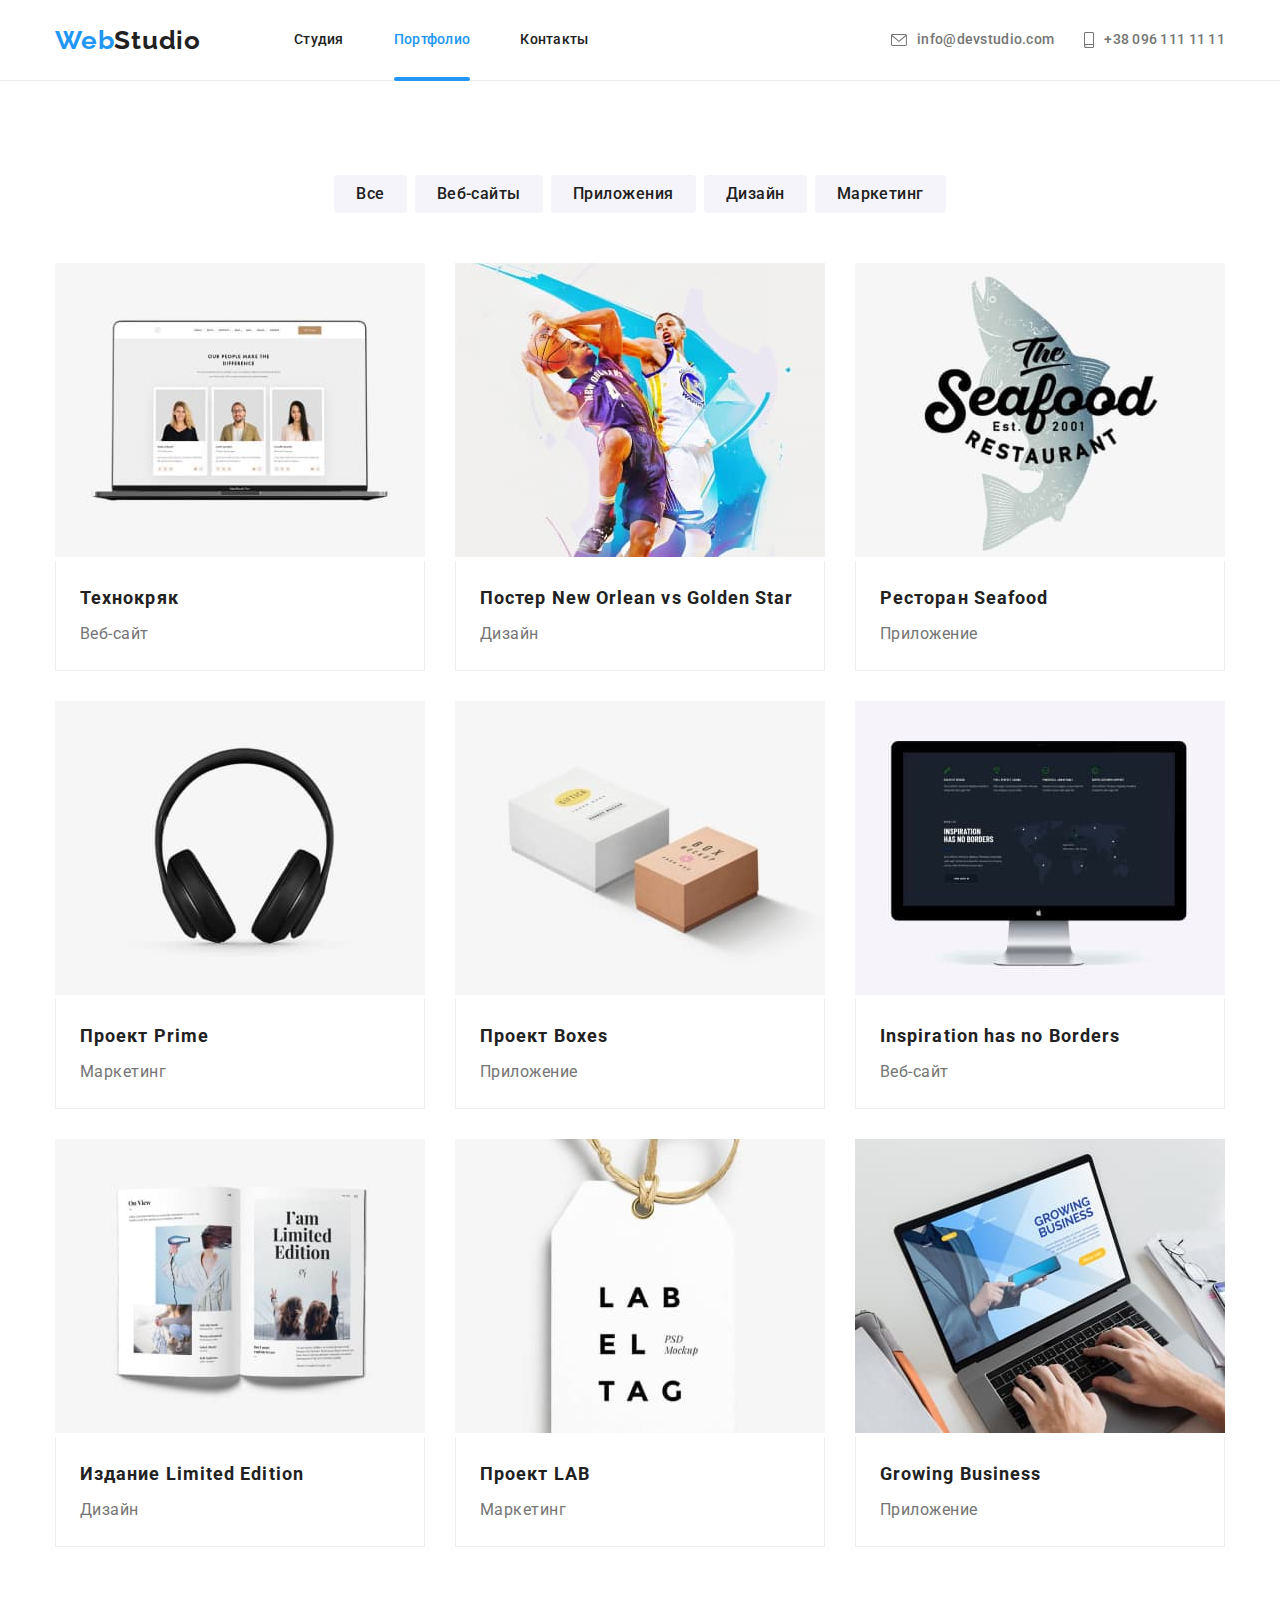
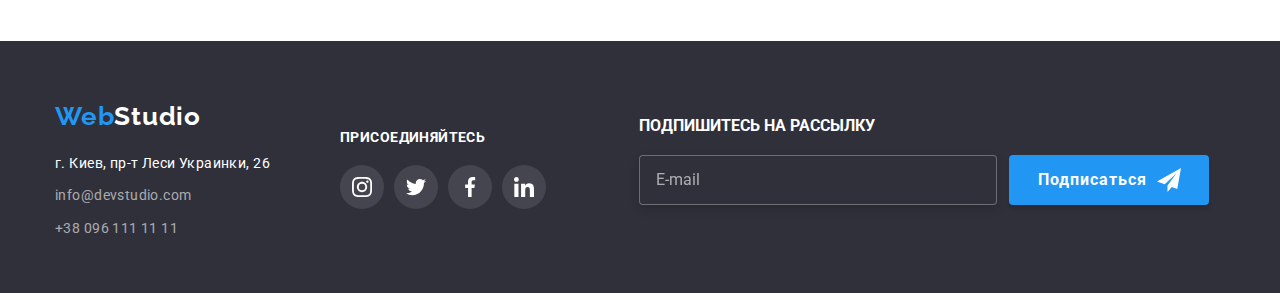
==== portfolio.html @ 185f6398 "Initial commit" ====
<!DOCTYPE html>
<html lang="ru">
<head>
    <meta charset="UTF-8">
    <meta http-equiv="X-UA-Compatible" content="IE=edge">
    <meta name="viewport" content="width=device-width, initial-scale=1.0">
    <title>Web studio_portfolio</title>
    <link href="https://fonts.googleapis.com/css2?family=Raleway:wght@700&family=Roboto:wght@400;500;700;900&display=swap"
        rel="stylesheet">
    <link rel="stylesheet" href="https://cdnjs.cloudflare.com/ajax/libs/modern-normalize/1.1.0/modern-normalize.min.css" />
    <link rel="stylesheet" href="./css/modern-nomalize.css" />
    <link rel="stylesheet" href="./css/styles.css">
</head>
<body class="body">
<header class="header">
    <div class="container header-main">
        <nav class="container-nav">
            <a href="./index.html" class="logo-header box"><span class="blue">Web</span>Studio</a>
            <ul class="list">
                <li><a href="./index.html" class="studio box">Студия</a></li>
                <li><a href="./portfolio.html" class="portfolio is-active current box">Портфолио</a></li>
                <li><a href="" class="contacts box">Контакты</a></li>
            </ul>
        </nav>
        <div class="container-div">
            <ul class="list-adress">
                <li class="adressli">
                    <a href="mailto:info@devstudio.com" class="mail box">
                        <svg class="icon-mail" width="16px" height="12px">
                            <use href="./imeges/hw/icons.svg#envelope1"></use>
                        </svg>
                        info@devstudio.com</a>
                </li>
                <li class="adressli">
                    <a href="tel:+380961111111" class="tel box">
                        <svg class="icon-tel" width="10px" height="16px">
                            <use href="./imeges/hw/icons.svg#smartphone2"></use>
                        </svg>
                        +38 096 111 11 11</a>
                </li>
            </ul>
        </div>
    </div>
</header>
 <main>
    <section class="options">
        <div class="container">
            <ul class="buttons-portfolio">
                <li class="item"><button class="button-all box" type="button">Все</button></li>
                <li class="item"><button class="button-web box" type="button">Веб-сайты</button></li>
                <li class="item"><button class="button-applications box" type="button">Приложения</button></li>
                <li class="item"><button class="button-design box" type="button">Дизайн</button></li>
                <li class="item"><button class="button-marketing box" type="button">Маркетинг</button></li>
            </ul>
            <ul class="icon">
                <li class="element box">
                    <a class="a-сard" href="">
                        <div class="surfacing">
                            <img src="./imeges/Список_з_картинками/img1.jpg" alt="img1.jpg" width="370" height="294">
                            <div class="surfacing-text">
                            <p class="surfacing-text-icon">Ресурс предлагает комплексные предложения с разным уровнем функционала и сервисов.
                                Все это позволит посетителю получить
                                исчерпывающие сведения о компании или частном лице.</p>
                            </div> 
                        </div>
                        <div class="text-icon">
                            <h3 class="techno-title">Технокряк</h3>
                            <p class="techno-text">Веб-сайт</p>
                        </div>
                    </a>
                </li>
                <li class="element box">
                    <a class="a-сard" href="">
                    <div class="surfacing">
                      <img src="./imeges/Список_з_картинками/img2.jpg" alt="img2.jpg" width="370" height="294">
                      <div class="surfacing-text">
                        <p class="surfacing-text-icon">Ресурс предлагает комплексные предложения с разным уровнем функционала и сервисов.
                            Все это позволит посетителю получить
                            исчерпывающие сведения о компании или частном лице.</p>
                      </div>
                    </div>
                    <div class="text-icon">
                        <h3 class="poster-title">Постер New Orlean vs Golden Star</h3>
                        <p class="poster-text">Дизайн</p>
                    </div>
                    </a>
                </li>
                <li class="element box">
                    <a class="a-сard" href="">
                    <div class="surfacing">
                       <img src="./imeges/Список_з_картинками/img3.jpg" alt="img3.jpg" width="370" height="294">
                       <div class="surfacing-text">
                         <p class="surfacing-text-icon">Ресурс предлагает комплексные предложения с разным уровнем функционала и сервисов.
                            Все это позволит посетителю получить
                            исчерпывающие сведения о компании или частном лице.</p>
                       </div>
                    </div>
                       <div class="text-icon">
                        <h3 class="seafood-title">Ресторан Seafood</h3>
                        <p class="seafood-text">Приложение</p>
                    </div>
                    </a>
                </li>
                <li class="element box">
                    <a class="a-сard" href="">
                    <div class="surfacing">
                       <img src="./imeges/Список_з_картинками/img4.jpg" alt="img4.jpg" width="370" height="294">
                       <div class="surfacing-text">
                          <p class="surfacing-text-icon">Ресурс предлагает комплексные предложения с разным уровнем функционала и сервисов.
                            Все это позволит посетителю получить
                            исчерпывающие сведения о компании или частном лице.</p>
                       </div>
                    </div>
                    <div class="text-icon">
                        <h3 class="prime-title">Проект Prime</h3>
                        <p class="prime-text">Маркетинг</p>
                    </div>
                    </a>
                </li>
                <li class="element box">
                    <a class="a-сard" href="">
                    <div class="surfacing">
                       <img src="./imeges/Список_з_картинками/img5.jpg" alt="img5.jpg" width="370" height="294">
                       <div class="surfacing-text">
                          <p class="surfacing-text-icon">Ресурс предлагает комплексные предложения с разным уровнем функционала и сервисов.
                            Все это позволит посетителю получить
                            исчерпывающие сведения о компании или частном лице.</p>
                       </div>
                    </div>
                    <div class="text-icon">
                        <h3 class="boxes-title">Проект Boxes</h3>
                        <p class="boxes-text">Приложение</p>
                    </div>
                    </a>
                </li>
                <li class="element box">
                    <a class="a-сard" href="">
                    <div class="surfacing">
                      <img src="./imeges/Список_з_картинками/img6.jpg" alt="img6.jpg" width="370" height="294">
                      <div class="surfacing-text">
                        <p class="surfacing-text-icon">Ресурс предлагает комплексные предложения с разным уровнем функционала и сервисов.
                            Все это позволит посетителю получить
                            исчерпывающие сведения о компании или частном лице.</p>
                      </div>
                    </div>
                    <div class="text-icon">
                        <h3 class="inspiration-title">Inspiration has no Borders</h3>
                        <p class="inspiration-text">Веб-сайт</p>
                    </div>
                    </a>
                </li>
                <li class="element box">
                    <a class="a-сard" href="">
                    <div class="surfacing">
                       <img src="./imeges/Список_з_картинками/img7.jpg" alt="img7.jpg" width="370" height="294">
                       <div class="surfacing-text">
                          <p class="surfacing-text-icon">Ресурс предлагает комплексные предложения с разным уровнем функционала и сервисов.
                            Все это позволит посетителю получить
                            исчерпывающие сведения о компании или частном лице.</p>
                       </div>
                    </div>
                    <div class="text-icon">
                        <h3 class="edition-title">Издание Limited Edition</h3>
                        <p class="edition-text">Дизайн</p>
                    </div>
                    </a>
                </li>
                <li class="element box">
                    <a class="a-сard" href="">
                    <div class="surfacing">
                       <img src="./imeges/Список_з_картинками/img8.jpg" alt="img8.jpg" width="370" height="294">
                       <div class="surfacing-text">
                        <p class="surfacing-text-icon">Ресурс предлагает комплексные предложения с разным уровнем функционала и сервисов.
                            Все это позволит посетителю получить
                            исчерпывающие сведения о компании или частном лице.</p>
                       </div>
                    </div>
                    <div class="text-icon">
                        <h3 class="lab-title">Проект LAB</h3>
                        <p class="lab-text">Маркетинг</p>
                    </div>
                    </a>
                </li>
                <li class="element box">
                    <a class="a-сard" href="">
                    <div class="surfacing">
                       <img src="./imeges/Список_з_картинками/img9.jpg" alt="img9.jpg" width="370" height="294">
                       <div class="surfacing-text">
                          <p class="surfacing-text-icon">Ресурс предлагает комплексные предложения с разным уровнем функционала и сервисов.
                            Все это позволит посетителю получить
                            исчерпывающие сведения о компании или частном лице.</p>
                       </div>
                    </div>
                    <div class="text-icon">
                        <h3 class="business-title">Growing Business</h3>
                        <p class="business-text">Приложение</p>
                    </div>
                    </a>
                </li>
            </ul>
        </div>
    </section>
 </main>
<footer class="footer">
    <div class="container end">
        <div class="fist-footer-div">
            <a href="./index.html" class="logo-footer box"><span class="blue">Web</span><span
                    class="white">Studio</span></a>
            <address class="address">
                <ul class="lists-d">
                    <li class="item"><a href="https://goo.gl/maps/WVhNWYt22gfoeqNc8" target="_blank"
                            rel="noopener nofollow noreferrer" class="liaddress box">г. Киев, пр-т Леси Украинки, 26</a>
                    </li>
                    <li class="item"><a href="mailto:info@devstudio.com" class="limail box">info@devstudio.com</a></li>
                    <li class="item"><a href="tel:+380961111111" class="litel box">+38 096 111 11 11</a></li>
                </ul>
            </address>
        </div>
    
        <div class="second-footer-div box" width="206px" height="80px">
            <h3 class="footer-title">ПРИСОЕДИНЯЙТЕСЬ</h3>
            <ul class="lists-f">
                <li class="fsocial-list">
                    <a class="fsocial-link" href="">
                        <svg class="instagram-white" width="20px" height="20px">
                            <use href="./imeges/hw/icons.svg#instagram-white"></use>
                        </svg>
                    </a>
                </li>
                <li class="fsocial-list">
                    <a class="fsocial-link" href="">
                        <svg class="twitter-white" width="20px" height="20px">
                            <use href="./imeges/hw/icons.svg#twitter-white"></use>
                        </svg>
                    </a>
                </li>
                <li class="fsocial-list">
                    <a class="fsocial-link" href="">
                        <svg class="facebook-white" width="20px" height="20px">
                            <use href="./imeges/hw/icons.svg#facebook-white"></use>
                        </svg>
                    </a>
                </li>
                <li class="fsocial-list">
                    <a class="fsocial-link" href="">
                        <svg class="linkedin-white" width="20px" height="20px">
                            <use href="./imeges/hw/icons.svg#linkedin-white"></use>
                        </svg>
                    </a>
                </li>
            </ul>
        </div>
        <!-- Підпишіться -->
        <form class="footer-form">
            <div>
                <p class="title-subscribe">Подпишитесь на рассылку</p>
                <div class="footer-form-fild">
                    <label for="footer-subscribe" class="footer-form-lable"></label>
                    <input id="footer-subscribe" type="email" name="email" class="footer-subscribe" placeholder="E-mail">
                    <button type="submit" class=" button button-footer">
                        <svg class="button-footer-icon" width="24px" height="24px">
                            <use href="./imeges/hw/icons.svg#icon-send"></use>
                        </svg>Подписаться</button>
                </div>
            </div>
        </form>
    </div>
</footer>
</body>
</html>
---- css/modern-nomalize.css ----
/*! modern-normalize v1.1.0 | MIT License | https://github.com/sindresorhus/modern-normalize */

/*
Document
========
*/

/**
Use a better box model (opinionated).
*/

*,
::before,
::after {
    box-sizing: border-box;
}

/**
1. Correct the line height in all browsers.
2. Prevent adjustments of font size after orientation changes in iOS.
3. Use a more readable tab size (opinionated).
*/

html {
    line-height: 1.15;
    /* 1 */
    -webkit-text-size-adjust: 100%;
    /* 2 */
    -moz-tab-size: 4;
    /* 3 */
    tab-size: 4;
    /* 3 */
}

/*
Sections
========
*/

/**
1. Remove the margin in all browsers.
2. Improve consistency of default fonts in all browsers. (https://github.com/sindresorhus/modern-normalize/issues/3)
*/

body {
    margin: 0;
    /* 1 */
    font-family:
        system-ui,
        -apple-system,
        /* Firefox supports this but not yet `system-ui` */
        'Segoe UI',
        Roboto,
        Helvetica,
        Arial,
        sans-serif,
        'Apple Color Emoji',
        'Segoe UI Emoji';
    /* 2 */
}

/*
Grouping content
================
*/

/**
1. Add the correct height in Firefox.
2. Correct the inheritance of border color in Firefox. (https://bugzilla.mozilla.org/show_bug.cgi?id=190655)
*/

hr {
    height: 0;
    /* 1 */
    color: inherit;
    /* 2 */
}

/*
Text-level semantics
====================
*/

/**
Add the correct text decoration in Chrome, Edge, and Safari.
*/

abbr[title] {
    text-decoration: underline dotted;
}

/**
Add the correct font weight in Edge and Safari.
*/

b,
strong {
    font-weight: bolder;
}

/**
1. Improve consistency of default fonts in all browsers. (https://github.com/sindresorhus/modern-normalize/issues/3)
2. Correct the odd 'em' font sizing in all browsers.
*/

code,
kbd,
samp,
pre {
    font-family:
        ui-monospace,
        SFMono-Regular,
        Consolas,
        'Liberation Mono',
        Menlo,
        monospace;
    /* 1 */
    font-size: 1em;
    /* 2 */
}

/**
Add the correct font size in all browsers.
*/

small {
    font-size: 80%;
}

/**
Prevent 'sub' and 'sup' elements from affecting the line height in all browsers.
*/

sub,
sup {
    font-size: 75%;
    line-height: 0;
    position: relative;
    vertical-align: baseline;
}

sub {
    bottom: -0.25em;
}

sup {
    top: -0.5em;
}

/*
Tabular data
============
*/

/**
1. Remove text indentation from table contents in Chrome and Safari. (https://bugs.chromium.org/p/chromium/issues/detail?id=999088, https://bugs.webkit.org/show_bug.cgi?id=201297)
2. Correct table border color inheritance in all Chrome and Safari. (https://bugs.chromium.org/p/chromium/issues/detail?id=935729, https://bugs.webkit.org/show_bug.cgi?id=195016)
*/

table {
    text-indent: 0;
    /* 1 */
    border-color: inherit;
    /* 2 */
}

/*
Forms
=====
*/

/**
1. Change the font styles in all browsers.
2. Remove the margin in Firefox and Safari.
*/

button,
input,
optgroup,
select,
textarea {
    font-family: inherit;
    /* 1 */
    font-size: 100%;
    /* 1 */
    line-height: 1.15;
    /* 1 */
    margin: 0;
    /* 2 */
}

/**
Remove the inheritance of text transform in Edge and Firefox.
*/

button,
select {
    text-transform: none;
}

/**
Correct the inability to style clickable types in iOS and Safari.
*/

button,
[type='button'],
[type='reset'],
[type='submit'] {
    -webkit-appearance: button;
}

/**
Remove the inner border and padding in Firefox.
*/

::-moz-focus-inner {
    border-style: none;
    padding: 0;
}

/**
Restore the focus styles unset by the previous rule.
*/

:-moz-focusring {
    outline: 1px dotted ButtonText;
}

/**
Remove the additional ':invalid' styles in Firefox.
See: https://github.com/mozilla/gecko-dev/blob/2f9eacd9d3d995c937b4251a5557d95d494c9be1/layout/style/res/forms.css#L728-L737
*/

:-moz-ui-invalid {
    box-shadow: none;
}

/**
Remove the padding so developers are not caught out when they zero out 'fieldset' elements in all browsers.
*/

legend {
    padding: 0;
}

/**
Add the correct vertical alignment in Chrome and Firefox.
*/

progress {
    vertical-align: baseline;
}

/**
Correct the cursor style of increment and decrement buttons in Safari.
*/

::-webkit-inner-spin-button,
::-webkit-outer-spin-button {
    height: auto;
}

/**
1. Correct the odd appearance in Chrome and Safari.
2. Correct the outline style in Safari.
*/

[type='search'] {
    -webkit-appearance: textfield;
    /* 1 */
    outline-offset: -2px;
    /* 2 */
}

/**
Remove the inner padding in Chrome and Safari on macOS.
*/

::-webkit-search-decoration {
    -webkit-appearance: none;
}

/**
1. Correct the inability to style clickable types in iOS and Safari.
2. Change font properties to 'inherit' in Safari.
*/

::-webkit-file-upload-button {
    -webkit-appearance: button;
    /* 1 */
    font: inherit;
    /* 2 */
}

/*
Interactive
===========
*/

/*
Add the correct display in Chrome and Safari.
*/

summary {
    display: list-item;
}
---- css/styles.css ----
/* html{
    box-sizing: border-box;
}
*,
*::before,
*::after{
    box-sizing: inherit;
} */
:root {
    --primary-text-color: #757575;
    --title-text-color: #212121;
    --accent-color1: #2196F3;
    --accent-color2: #FFFFFF;
    --background-color: #FFFFFF;
    --other-background-color: #F5F4FA;
    --background: #2F303A;
    --blue-background: #2196F3;
    --items: 3;/* кількість карток в рядку */
    --indent: 30px;/* відступи між картками */
    --color-icon: #AFB1B8;
    --primary-bg-color: #E5E5E5;
    --transform-1: 250ms cubic-bezier(0.4, 0, 0.2, 1);
}
/*основний колір фону #FFFFFF*/
/*другорядний колір фону #F5F4FA*/
/*1 колір тексту #757575*/
/*2 колір тексту #212121*/
/*3 колір тексту #2196F3*/
/*4 колір тексту #FFFFFF*/

/* WebStudio */

body{
    margin: 0px;
    background-color: #FFFFFF;
    font-family: 'Roboto', sans-serif;
    color: #757575;
}

.container{
    width: 1200px;
    margin-left: auto;
    margin-right: auto;
    padding-left: 15px;
    padding-right: 15px;
    /* outline: 2px solid cyan; */
}
.visually-hidden {
    position: absolute;
    width: 1px;
    height: 1px;
    margin: -1px;
    border: 0;
    padding: 0;

    white-space: nowrap;
    clip-path: inset(100%);
    clip: rect(0 0 0 0);
    overflow: hidden;
}
 
/* Логотип хедера */
.logo-header{
    font-weight: 700;
    font-size: 26px;
    line-height: 1.19;
    letter-spacing: 0.03em;
    color: var(--title-text-color);
    text-decoration: none;
    font-family: 'Raleway', sans-serif;
}

/* Посилання */


/* Сіра лінія в хедері */
.header{
    border-bottom: 1px solid #ECECEC
}


/* Прибирає крапки в списках */
.list,
.lists-a,
.lists-b,
.lists-c,
.lists-d,
.lists-e,
.lists-f{
    list-style: none;
    padding-left: 0;
    display: block;
    margin: 0;
}

.list-item:not(:last-child) {
    margin-bottom: 12px;
}
.list-item:not(:last-child) {
    margin-bottom: 12px;
}
.lists-a,
.lists-b,
.lists-c,
.lists-e{
    justify-content: center;
    align-items: center;
    justify-content: space-between;
    display: flex;
}

.list-adress{
    list-style: none;
    padding: 0px;
    margin: 0px;
}

.list,
.list-adress{
    display: flex;
}
ul.list{
    margin: 0px 0px 0px 93px;
    padding: 0;
}
.container-div{
    margin-left: auto;
}

.header-main,
.container-nav{
    display: flex;
    align-items: center;
}

.list li:not(:last-child){
    margin-right: 50px;
}

.list-adress li:not(:last-child){
    margin-right: 30px;
}
.container-nav .studio,
.container-nav .portfolio,
.container-nav .contacts,
.container-div .mail,
.container-div .tel{
    display: block;
    padding-top: 32px;
    padding-bottom: 32px;
}


/*посилання*/
.studio,
.portfolio,
.contacts{
    font-weight: 500;
    font-size: 14px;
    line-height: 1.1;
    letter-spacing: 0.02em;
    color: var(--title-text-color);
    text-decoration: none;
    display: inline-block;

    transition: color var(--transform-1);
}
.list .studio.current,
.list .portfolio.current{
    color: var(--accent-color1);
    
}

.blue,
.studio:focus,
.portfolio:focus,
.contacts:focus,
.mail:focus,
.tel:focus,
.studio:hover,
.portfolio:hover,
.contacts:hover{
    color: var(--accent-color1);
    
}

/* Підкреслення під поточною сторінкою */
.studio,
.portfolio{
    position: relative;
}
.studio.is-active,
.portfolio.is-active {
    color: var(--blue-background);
}

.studio.is-active::after,
.portfolio.is-active::after{
    position: absolute;
    content: "";
    bottom: -1px;
    left: 0;
    border-radius: 2px;
    width: 100%;
    height: 4px;
    background-color: var(--blue-background);
}

/*  */
.adressli{
    position:relative;
}

.adressli .mail,
.adressli .tel{
    display: flex;
    align-items: center;
    font-weight: 500;
    font-size: 14px;
    line-height: 1.1;
    letter-spacing: 0.02em;
    text-decoration: none;
    color: var(--primary-text-color);
    
    transition: color var(--transform-1);
}

.icon-mail,
.icon-tel{
    vertical-align:middle;
    fill: currentColor;
    margin-right: 10px;

    transition: color var(--transform-1);
}


.mail:hover,
.tel:hover{
    color: #2196F3;
    
}

.mail:hover .icon-mail,
.tel:hover .icon-tel{
    fill: var(--blue-background);
    
}
.mail:focus,
.tel:focus {
    color: #2196F3;
    
}

.mail:focus .icon-mail,
.tel:focus .icon-tel {
    fill: var(--blue-background);
    
}


.list-adress{
    align-items: center;
}

/*main*/
.background-hero {
    max-width: 1600px;
    height: 600px;
    margin-left: auto;
    margin-right: auto;
    background-image: linear-gradient(rgba(47, 48, 58, 0.4), rgba(47, 48, 58, 0.4)), 
    url(../imeges/hw/Img\ \(1\)\ \(2\).jpg), url(../imeges/hw/Img\ \(1\)\ \(2\).jpg);
    background-position: center;
}

.hero{
    text-align: center;
    padding-top: 200px;
    padding-bottom: 200px;
    background-image: linear-gradient();
}
.title{
    font-weight: 900;
    font-size: 44px;
    line-height: 1.4;
    letter-spacing: 0.06em;
    text-transform: uppercase;
    color: var(--accent-color2);
    display: inline-block;
    
    margin-top: 0px;
    margin-bottom: 30px;
    display: flex;
    width: 696px;
    margin-left: auto;
    margin-right: auto;
}
/*  */
.button{
    color: var(--title-text-color);
    background-color: var(--background-color);
    box-shadow: 0px 4px 4px rgba(0, 0, 0, 0.15);

    border-radius: 4px;
    border: none;
    font-weight: 700;
    font-size: 16px;
    line-height: 1.9;
    cursor: pointer;
    display: flex;
}


.button.service{
    background: var(--blue-background);
    color: var(--accent-color2);
    border-color: transparent;
    display: inline-block;
    text-transform: none;
    padding: 10px 32px;
    text-decoration: none;
    border-radius: 4px;

    transition-property: color, background-color, box-shadow;
    transition-duration: 250ms;
    transition-timing-function: cubic-bezier(0.4, 0, 0.2, 1);
}
    
.button.service:hover,
.button.service:focus {
    color: var(--accent-color2);
    background-color: var(--blue-background);
    outline: none;
    
    box-shadow: 0px 3px 1px rgba(0, 0, 0, 0.1),
                0px 1px 2px rgba(0, 0, 0, 0.08),
                0px 2px 2px rgba(0, 0, 0, 0.12);
}
    
.hero .button.service:hover,
.hero .button.service:focus {
    background-color: #188ce8;
    outline: none;
}
/*  */

.box.plate::before {
    content: '';
    display: block;
    height: 120px;
    border-radius: 4px;
    background-repeat: no-repeat;
    background-position: center;
    background-color: var(--other-background-color);
    background-image: url(../imeges/hw/original.svg/plate1.svg);
}
.box.clock::before {
    content: '';
    display: block;
    height: 120px;
    border-radius: 4px;
    background-repeat: no-repeat;
    background-position: center;
    background-color: var(--other-background-color);
    background-image: url(../imeges/hw/original.svg/clock2.svg);
}
.box.diagram::before {
    content: '';
    display: block;
    height: 120px;
    border-radius: 4px;
    background-repeat: no-repeat;
    background-position: center;
    background-color: var(--other-background-color);
    background-image: url(../imeges/hw/original.svg/diagram3.svg);
}
.box.astronaut::before{
    content: '';
    display: block;
    height: 120px;
    border-radius: 4px;
    background-repeat: no-repeat;
    background-position: center;
    background-color: var(--other-background-color);
    background-image: url(../imeges/hw/original.svg/astronaut4.svg);
}


.img1.box,
.img2.box,
.img3.box{
    display: block;
}
.div-doing{
    position: relative;
    
}
.div-doing::before{
    
    position: absolute;
    content: "";
    height: 70px;
    width: 100%;
    left: 0;
    bottom: 0;
    background: rgba(47, 48, 58, 0.8);
}

.doing .title-doing-icon{
    position: absolute;
    bottom: 0;
    left: 0;
    right: 0;
    margin: 0;
    padding-top: 27px;
    padding-bottom: 27px;
    font-weight: 700;
    font-size: 14px;
    line-height: 1.143;
    text-align: center;
    text-transform: uppercase;
    color: var(--accent-color2);
}

.description {
    padding-top: 94px;
    align-items: center;
    display: flex;
}

.title-attention,
.title-punctuality,
.title-planning,
.title-modern{
    font-weight: 700;
    font-size: 14px;
    line-height: 1.7;
    letter-spacing: 0.03em;
    text-transform: uppercase;
    color: var(--title-text-color);
    margin-bottom: 10px;
    margin-top: 30px;
    width: 270px;
}
.paragraph-ideological,
.paragraph-a-task,
.paragraph-equal,
.paragraph-significance {
    font-weight: 400;
    font-size: 14px;
    line-height: 1.7;
    letter-spacing: 0.03em;
    color: var(--primary-text-color);
    margin-top: 0px;
    margin-bottom: 0px;
    width: 270px;
}
.doing{
    padding-top: 94px;
    padding-bottom: 94px;
}

.title-doing{
    font-weight: 700;
    font-size: 36px;
    line-height: 1.2;
    text-align: center;
    letter-spacing: 0.03em;
    color: var(--title-text-color);
    margin-bottom: 50px;
    margin-top: 0;
}
/* 
.box{
    outline: 2px solid tomato;
} */

.ourteam{
    background: var(--other-background-color);
    padding-top: 94px;
    padding-bottom: 94px;
   
}

.title-team{
    font-weight: 700;
    font-size: 36px;
    line-height: 1.2;
    text-align: center;
    letter-spacing: 0.03em;
    color: var(--title-text-color);
    margin-top: 0px;
    margin-bottom: 50px;
}

.igor,
.olga,
.nicholas,
.michael{
    background: var(--background-color);
    box-shadow: 0px 1px 3px rgba(0, 0, 0, 0.12), 0px 1px 1px rgba(0, 0, 0, 0.14), 0px 2px 1px rgba(0, 0, 0, 0.2);
    border-radius: 0px 0px 4px 4px;
}
.name,
.position{
    
    font-size: 16px;
    line-height: 1.18;
    text-align: center;
    letter-spacing: 0.03em;
}
.name{
    margin-top: 0px;
    margin-bottom: 10px;
    font-weight: 500;
    
}
.position{
    margin-top: 0px;
    margin-bottom: 0px;
    font-weight: 400;
}
.employee-and-position{
    padding-top: 30px;
    padding-bottom: 30px; 
}


.igor.box,
.olga.box,
.nicholas.box,
.michael.box{
    width: 270px;
}

.igor .name,
.olga .name,
.nicholas .name,
.michael .name{
    color: var(--title-text-color);
}
.lists-c{
    margin-top: 0px;
}

.network{
    display: flex;
    padding: 0;
    margin: 0;
    list-style: none;
    align-items: center;
    justify-content: center;
    margin-top: 16px;
    
}

.network-employee{
    display: flex;  
}
.network-employee:not(:last-child) {
    margin-right: 10px;
}


.instagram,
.twitter,
.facebook,
.linkedin{
    display: inline-block;
    padding: 0;
    border: none;
    cursor: pointer;
    border-radius: 50%;
    width: 44px;
    height: 44px;
    display: flex;
    justify-content: center;
    align-items: center;

    transition: fill, background-color var(--transform-1);
}

.svg-instagram,
.svg-twitter,
.svg-facebook,
.svg-linkedin{
    fill: currentColor;
    fill: #AFB1B8;  
}

.instagram:hover,
.twitter:hover,
.facebook:hover,
.linkedin:hover{
    background-color: var(--blue-background);
    
}
.instagram:focus,
.twitter:focus,
.facebook:focus,
.linkedin:focus {
    background-color: var(--blue-background);
    
}

.instagram:hover .svg-instagram,
.twitter:hover .svg-twitter,
.facebook:hover .svg-facebook,
.linkedin:hover .svg-linkedin {
    fill: #FFFFFF;
    
}
.instagram:focus .svg-instagram,
.twitter:focus .svg-twitter,
.facebook:focus .svg-facebook,
.linkedin:focus .svg-linkedin {
    fill: #FFFFFF;
    
}

/* //////////////////////Клієнти//////////////////////////// */
.customers{
    padding-top: 94px;
    padding-bottom: 94px;
}
.title-customers{
    font-weight: 700;
    font-size: 36px;
    line-height: 1.2;
    text-align: center;
    letter-spacing: 0.03em;
    color: var(--title-text-color);
    margin-top: 0px;
    margin-bottom: 50px;
}
.group1,
.group2,
.group3,
.group4,
.group5,
.group6{
    width: 170px;
    height: 92px;
    border: 1px solid #AFB1B8;
    border-radius: 4px;
    display: flex;
    justify-content: center;
    align-items: center;
    cursor: pointer;
    padding: 0;
    fill: var(--color-icon);

    transition: fill var(--transform-1);
}

.group1:hover .svg-group1,
.group2:hover .svg-group2,
.group3:hover .svg-group3,
.group4:hover .svg-group4,
.group5:hover .svg-group5,
.group6:hover .svg-group6,
.group1:focus .svg-group1,
.group2:focus .svg-group2,
.group3:focus .svg-group3,
.group4:focus .svg-group4,
.group5:focus .svg-group5,
.group6:focus .svg-group6 {
    fill: var(--blue-background);   
}


.group1:hover,
.group2:hover,
.group3:hover,
.group4:hover,
.group5:hover,
.group6:hover,
.group1:focus,
.group2:focus,
.group3:focus,
.group4:focus,
.group5:focus,
.group6:focus {
    border: 1px solid var(--blue-background);
    
}


.lists-b{
    margin-top: 0px;
    margin-bottom: 0;
}

.footer{
    max-height: 252px;
    background: var(--background);
    margin-left: auto;
    margin-right: auto;
    padding-top: 60px;
    padding-bottom: 60px;
}

.logo-footer{
    font-weight: 700;
    font-size: 26px;
    line-height: 1.2;
    letter-spacing: 0.03em;
    text-decoration: none;
    font-family: 'Raleway', sans-serif;
    margin-bottom: 20px;
    display: flex;
    display: inline-block;
}

.lists-d{
    margin-top: 0;
    margin-bottom: 0;
    display: flex;
    flex-direction: column; 
}
.lists-d .item:not(:last-child) {
    margin-bottom: 9px;
}

.white{
    color: var(--accent-color2);
}
.liaddress{
    font-weight: 400;
    font-size: 14px;
    line-height: 1.7;
    letter-spacing: 0.03em;
    text-decoration: none;
    color: var(--accent-color2);

    transition: color var(--transform-1);
}

.liaddress:hover,
.liaddress:focus,
.limail:hover,
.limail:focus,
.litel:hover,
.litel:focus{
    color: var(--accent-color1);
    
}

.limail{
    font-weight: 400;
    font-size: 14px;
    line-height: 1.7;
    letter-spacing: 0.03em;
    text-decoration: none;
    color: rgba(255, 255, 255, 0.6);

    transition: color var(--transform-1);
}

.litel{
    font-weight: 400;
    font-size: 14px;
    line-height: 1.7;
    text-decoration: none;
    letter-spacing: 0.03em;
    color: rgba(255, 255, 255, 0.6);

    transition: color var(--transform-1);
}

.address{
    font-style: normal
}
.join{
    tab-size: 4;
    line-height: 1.15;
    margin-left: 70px;
    padding-top: 15px;
}
.lists-f{
    margin-top: 0;
    margin-bottom: 0;
    display: flex;
    flex-direction:row;
}
.fsocial-link{
    width: 44px;
    height: 44px;
}
.fsocial-list{
    transition: color var(--transform-1);
}

.fsocial-list:hover{
    fill: var(--blue-background);
    
}

.second-footer-div{
    margin-left: 70px;
    margin-right: 93px;
    padding-top: 15px;
    line-height: 18.4px;
    tab-size: 4;
    text-size-adjust: 100%
}
.container.end{
   display: flex; 
}
.footer-title{
    font-family: 'Roboto', sans-serif;
    font-weight: 700;
    font-size: 14px;
    line-height: 1.14;
    letter-spacing: 0.03em;
    text-transform: uppercase;
    color: var(--accent-color2);
    margin-bottom: 20px;
}

.fsocial-link{
    display: flex;
    justify-content: center;
    align-items: center;
    width: 44px;
    height: 44px;
    border-radius: 50%;
    background: rgba(255, 255, 255, 0.1);

    transition: background-color var(--transform-1);
}

.instagram-white,
.twitter-white,
.facebook-white,
.linkedin-white{
    fill: var(--accent-color2);
}

.fsocial-list:not(:last-child) {
    margin-right: 10px;
}

.fsocial-link:hover{
    background-color: var(--blue-background);
    
}
.fsocial-link:focus {
    background-color: var(--blue-background);
    
}

/* Підпишіться */
.footer-form {
    display: flex;
    margin-right: 0;
}

.footer-form-fild {
    display: flex;
    margin-bottom: 0px;
}

.title-subscribe {
    font-weight: 700;
    line-height: 1.14;
    text-transform: uppercase;
    color: var(--accent-color2);
    margin-bottom: 20px;
}

.footer-subscribe {
    width: 358px;
    height: 50px;
    background-color: var(--background);
    border: 1px solid rgba(255, 255, 255, 0.3);
    filter: drop-shadow(0px 4px 4px rgba(0, 0, 0, 0.15));
    border-radius: 4px;
    margin-right: 12px;
    padding-right: 5px;
    padding-left: 16px;
    color: var(--accent-color2);
    transition: border var(--transform-1);
}

.footer-subscribe:focus {
    transition: border var(--transform-1);
}

.footer-subscribe::placeholder {
    width: 47px;
    height: 20px;

    font-weight: 400;
    font-size: 16px;
    line-height: 1.25;
    align-items: center;

    color: rgba(255, 255, 255, 0.6);
}

.button-footer {
    position: relative;

    border-radius: 4px;
    border: none;
    background-color: var(--accent-color1);
    color: var(--accent-color2);
    height: 50px;

    font-weight: 700;
    font-size: 16px;
    line-height: 1.88;
    letter-spacing: 0.06em;

    padding: 10px 62px 10px 29px;
    box-shadow: 0px 4px 4px rgba(0, 0, 0, 0.15);
    cursor: pointer;
}

.button-footer-icon {
    position: absolute;
    top: 13px;
    right: 28px;
    fill: var(--background-color);
}


/*////////////////////////////////////////*/

/*Портфоліо*/

.buttons-portfolio,
.icon{
    list-style: none;
    display: flex;  
}
.icon {
    
    flex-wrap: wrap;
    margin-bottom: 0px;
    margin-top: 50px;
    padding-left: 0;
}
.icon .img {
    display: block;
}
.buttons-portfolio{
    margin: 0px;
    padding-left: 0;
    justify-content: center;
}
.buttons-portfolio .item:not(:last-child){
    margin-right: 8px;
}

.button-all.box:hover,
.button-web.box:hover,
.button-applications.box:hover,
.button-design.box:hover,
.button-marketing.box:hover,
.button-all.box:focus,
.button-web.box:focus,
.button-applications.box:focus,
.button-design.box:focus,
.button-marketing.box:focus {
    box-shadow:0px 1px 2px rgba(0, 0, 0, 0.08);
    box-shadow:0px 3px 1px rgba(0, 0, 0, 0.1);
    box-shadow:0px 4px 4px rgba(0, 0, 0, 0.25);   
}

.options{
    padding-top: 94px;
    padding-bottom: 94px;
}

.button-all,
.button-web,
.button-applications,
.button-design,
.button-marketing{
    border: none;
    background: var(--other-background-color);
    cursor: pointer;
    color: var(--title-text-color);
    font-weight: 500;
    font-size: 16px;
    line-height: 1.6;
    letter-spacing: 0.03em;
    font-family: 'Roboto', sans-serif;
    display: inline-block;
    text-transform: none;
    padding: 6px 22px;
    text-decoration: none;
    border-radius: 4px;

    transition: background-color var(--transform-1);
}

.button-all:hover,
.button-all:focus,
.button-web:hover,
.button-web:focus,
.button-applications:hover,
.button-applications:focus,
.button-design:hover,
.button-design:focus,
.button-marketing:hover,
.button-marketing:focus{
    background-color: var(--blue-background);
    border-color: transparent;
    color: var(--accent-color2);
    
}

.icon>.a-сard {
    color: inherit;
    
}

/*  */
.surfacing{
    position:relative;
    overflow: hidden;
}
.surfacing-text {
    position: absolute;
    top: 0;
    left: 0;
    transform: translateY(100%);
    padding: 63px 24px;
    background: rgba(33, 150, 243, 0.9);
    transition: transform var(--transform-1);
}

.surfacing-text-icon {
    font-weight: 400;
    font-size: 18px;
    line-height: 1.56;
    letter-spacing: 0.03em;
    color: #FFFFFF;

}

.icon .a-сard:hover .surfacing-text,
.icon .a-сard:focus .surfacing-text {
    transform: translateY(0%);
}


.techno,
.poster,
.seafood,
.prime,
.boxes,
.inspiration,
.edition,
.lab,
.business{
    background: var(--background-color);
    border: 1px solid #EEEEEE;
}

.techno-title,
.poster-title,
.seafood-title,
.prime-title,
.boxes-title,
.inspiration-title,
.edition-title,
.lab-title,
.business-title{
    font-weight: 700;
    font-size: 18px;
    line-height: 1.9;
    letter-spacing: 0.06em;
    color: var(--title-text-color);
    margin: 0px 0px 4px 0px;
    padding-left: 24px;
    padding-right: 24px;
}

.techno-text,
.poster-text,
.seafood-text,
.prime-text,
.boxes-text,
.inspiration-text,
.edition-text,
.lab-text,
.business-text{
    font-weight: 400;
    font-size: 16px;
    line-height: 1.9;
    letter-spacing: 0.03em;
    color: var(--primary-text-color);
    margin: 0px;
    padding-left: 24px;
    padding-right: 24px;
}

.text-icon{
    padding-top: 20px;
    padding-bottom: 20px;
    border-right: 1px solid #eeeeee;
    border-bottom: 1px solid #eeeeee;
    border-left: 1px solid #eeeeee;
}

/* ширина ліжок */
.element .box{
    width: 370px;
    overflow: hidden;
    position: relative;
    transition: color var(--transform-1);
}

.a-сard{
    text-decoration:none
}

.icon .element:nth-child(n + 7) {
    margin-bottom: 0px;
}

.icon .element:nth-child(3n + 1) {
    margin-left: 0px;
}

.icon .element:nth-child(3n) {
    margin-right: 0px;
}
.icon .element:nth-child(-n + 3) {
    margin-top: 0px;
}
.element {
    flex-basis: calc((100% - var(--indent) * var(--items)) / var(--items));
    margin: calc(var(--indent) / 2);
}
.element.box:hover{
    box-shadow: 0px 1px 1px rgba(0, 0, 0, 0.12),
                0px 4px 4px rgba(0, 0, 0, 0.06),
                1px 4px 6px rgba(0, 0, 0, 0.16);
}



/* Модальне вікно */
.backdrop {
    position: fixed;
    top: 0;
    left: 0;
    width: 100%;
    height: 100%;
    background-color: rgba(0, 0, 0, 0.2);
    transition: opacity 250ms cubic-bezier(0.44, 1.09, 1, 0.33),
        visibility 250ms cubic-bezier(0.44, 1.09, 1, 0.33);

    opacity: 1;
    visibility: visible;
    pointer-events: initial;
}

.backdrop.is-hidden {
    opacity: 0;
    pointer-events: none;
    visibility: hidden;
}

.modal {
    position: absolute;
    top: 50%;
    left: 50%;
    transform: translate(-50%, -50%);

    min-width: 528px;
    min-height: 581px;
    padding: 40px;
    background-color: var(--background-color);
    box-shadow: 0px 1px 3px rgba(0, 0, 0, 0.12), 0px 1px 1px rgba(0, 0, 0, 0.14),
        0px 2px 1px rgba(0, 0, 0, 0.2);
    border-radius: 4px;
}

.close {
    position: absolute;
    display: flex;
    align-items: center;
    justify-content: center;
    top: 8px;
    right: 8px;
    width: 30px;
    height: 30px;
    border-radius: 50%;
    background-color: transparent;

    fill: rgba(0, 0, 0, 1);
    border: 1px solid rgba(0, 0, 0, 0.1);
    cursor: pointer;
    transition: fill var(--transform-1);
}

.close:hover,
.close:focus {
    fill: var(--accent-color1);
}

.modal-form {
    display: block;
}

.title-modal {
    font-size: 20px;
    text-align: center;
    color: var(--title-text-color);
    margin-bottom: 12px;
}

.label-title {
    display: block;
    font-size: 12px;
    line-height: 1.16;
    letter-spacing: 0.01em;
    color: var(--primary-text-color);
}

.form-lable {
    display: block;
    margin-bottom: 4px;
    font-size: 12px;
    line-height: 1.16;
    letter-spacing: 0.01em;
    color: var(--primary-text-color);
}

.form-fild {
    margin-bottom: 10px;
}

.modal-position-icon {
    position: relative;
}

.modal-icon {
    position: absolute;
    top: 50%;
    left: 15px;
    transform: translateY(-50%);
    transition: fill var(--transform-1);
}

.form-input {
    display: block;
    width: 100%;
    height: 40px;
    padding-left: 42px;
    border: 1px solid #21212133;
    border-radius: 4px;
    transition: border var(--transform-1);
    cursor: pointer;
}

.form-input:focus-within,
.comment:focus-within {
    outline: none;
    border: 1px solid var(--accent-color1);
    border-radius: 4px;
}

.form-input:focus-within+.modal-icon {
    fill: var(--accent-color1);

    cursor: pointer;
}

textarea {
    display: block;
    resize: none;
    width: 100%;
    height: 120px;
    padding: 12px 16px;
    cursor: pointer;
}

textarea::placeholder {
    color: #75757580;
}

.label-title-comment {
    display: block;
    font-size: 12px;
    line-height: 1.17;
    letter-spacing: 0.01em;
    color: var(--primary-text-color);
    margin-bottom: 4px;
}

.label-comment {
    display: block;
    margin-bottom: 20px;
}

.comment {
    border: 1px solid #21212133;
    border-radius: 4px;
    transition: border var(--transform-1);
}

.form-checkbox {
    display: flex;
    align-items: center;
    justify-content: center;
    margin-bottom: 30px;
}

.checkbox-title {
    font-weight: 400;
    font-size: 14px;
    line-height: 1.71;
    color: var(--primary-text-color);
}

.checkbox-icon {
    display: inline-flex;
    align-items: center;
    justify-content: center;
    width: 16px;
    height: 15px;
    outline: 2px solid #212121;
    outline-offset: -2px;
    border-radius: 2px;
    margin-right: 4px;

    transition: background-color var(--transform-1), 
    outline var(--transform-1);
}

.form-accept:checked+.checkbox-icon {
    background-color: var(--accent-color1);
    outline: 2px solid var(--accent-color1);
    outline-offset: -2px;
}

.modal-form-button {
    display: block;
    margin-left: auto;
    margin-right: auto;
    padding: 10px 56px 10px 55px;

    font-weight: 700;

    line-height: 1.88;
    align-items: center;
    text-align: center;
    letter-spacing: 0.06em;

    color: var(--accent-color2);

    background: #188ce8;
    box-shadow: 0px 4px 4px rgba(0, 0, 0, 0.15);
}

.contract {
    color: var(--accent-color1);
}
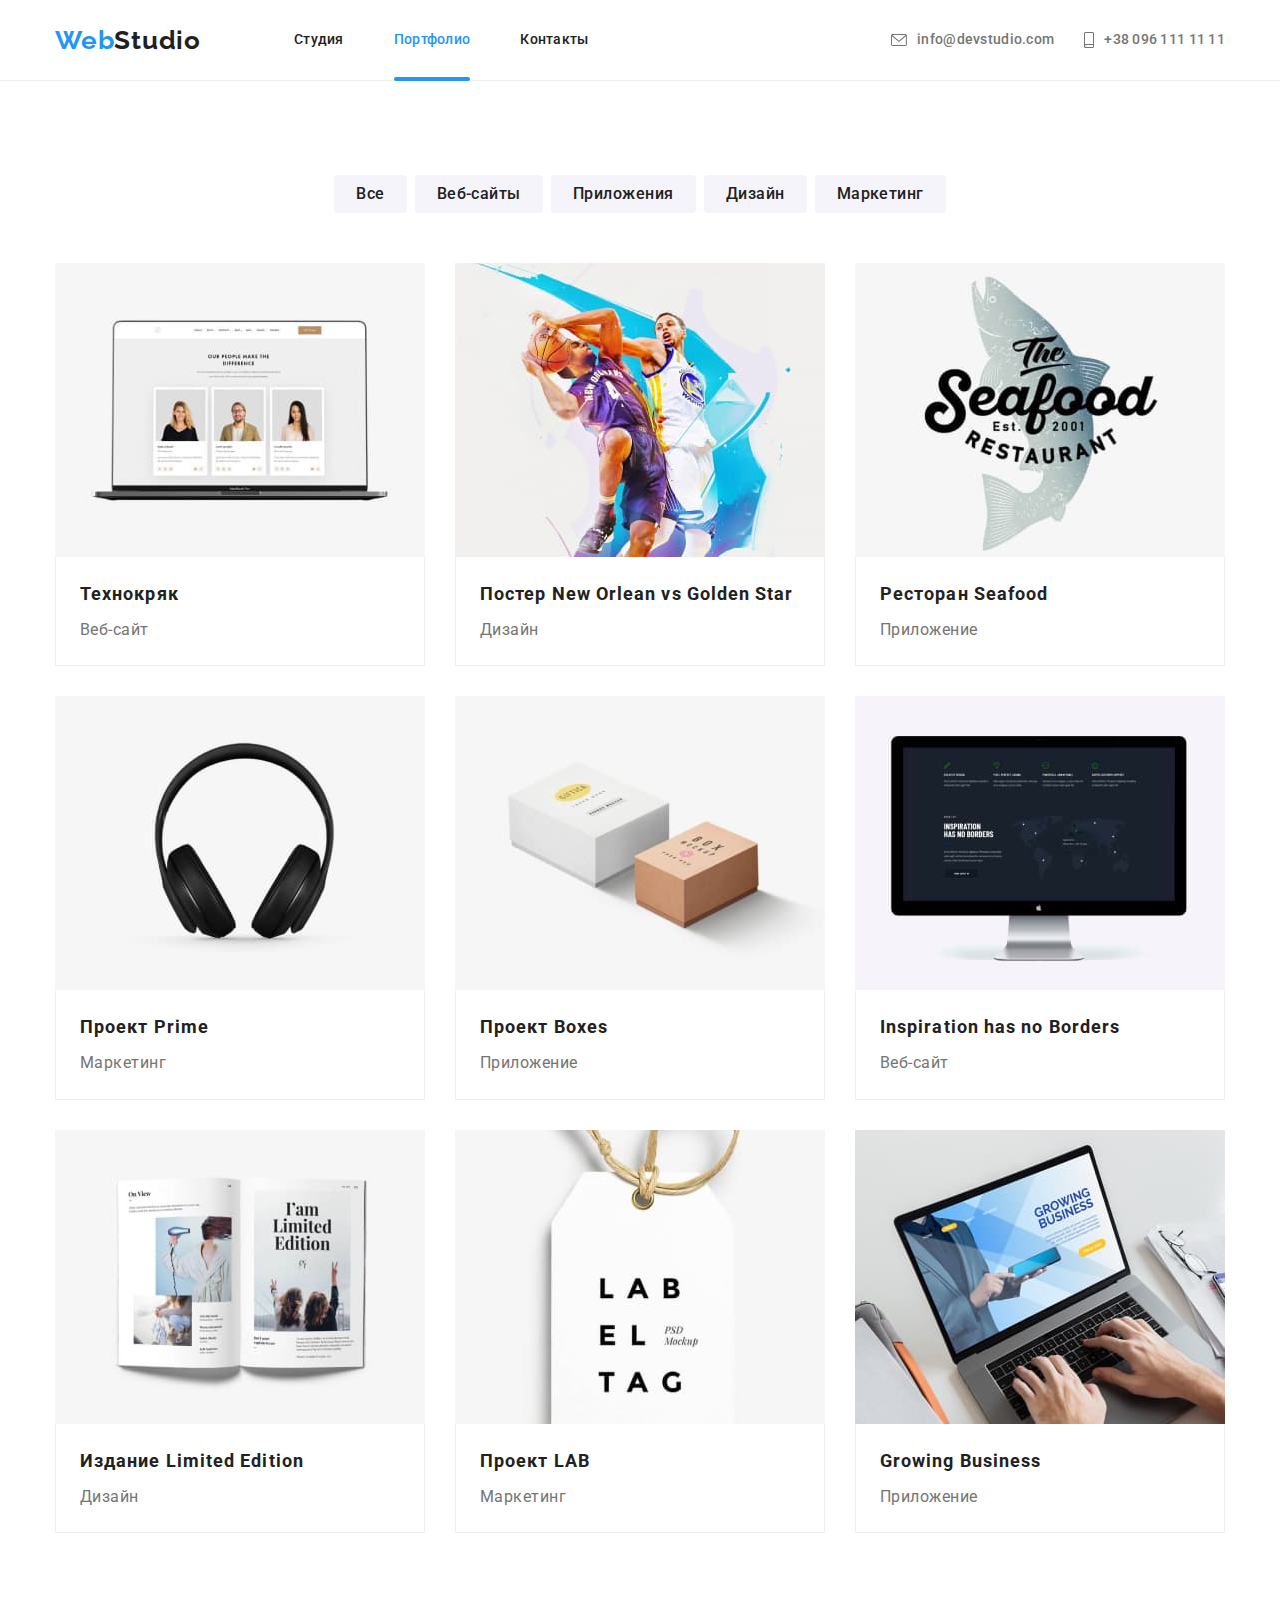
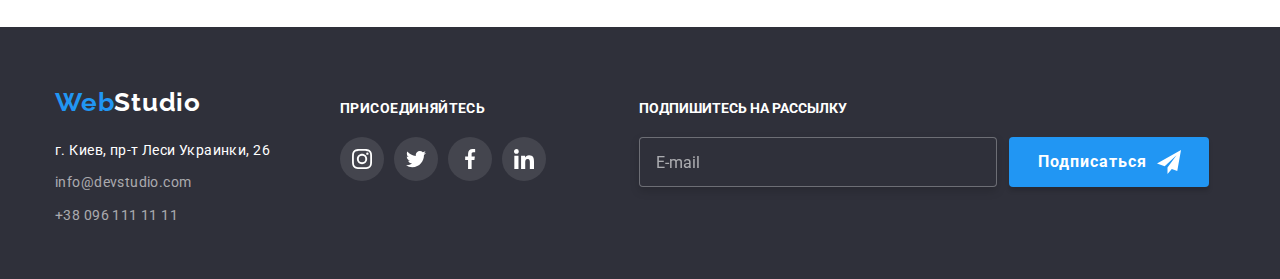
==== commit 27f923d2: "30.07-hw-07" ====
--- a/portfolio.html
+++ b/portfolio.html
@@ -9,31 +9,33 @@
         rel="stylesheet">
     <link rel="stylesheet" href="https://cdnjs.cloudflare.com/ajax/libs/modern-normalize/1.1.0/modern-normalize.min.css" />
     <link rel="stylesheet" href="./css/modern-nomalize.css" />
+    <link rel="stylesheet" href="./css/main.min.css">
     <link rel="stylesheet" href="./css/styles.css">
+
 </head>
 <body class="body">
 <header class="header">
-    <div class="container header-main">
-        <nav class="container-nav">
+    <div class="container header__container">
+        <nav class="navigation">
             <a href="./index.html" class="logo-header box"><span class="blue">Web</span>Studio</a>
-            <ul class="list">
-                <li><a href="./index.html" class="studio box">Студия</a></li>
-                <li><a href="./portfolio.html" class="portfolio is-active current box">Портфолио</a></li>
-                <li><a href="" class="contacts box">Контакты</a></li>
+            <ul class="menu list">
+                <li><a href="./index.html" class="menu__studio box">Студия</a></li>
+                <li><a href="./portfolio.html" class="menu__portfolio menu__portfolio--is-active menu__portfolio--current box">Портфолио</a></li>
+                <li><a href="" class="menu__contacts box">Контакты</a></li>
             </ul>
         </nav>
-        <div class="container-div">
-            <ul class="list-adress">
+        <div class="list-adress">
+            <ul class="contact">
+                <li class="contact__adress">
+                    <a href="mailto:info@devstudio.com" class="contact__mail box">
+                        <svg class="contact__icon" width="16px" height="12px">
+                            <use href="./imeges/hw/icons.svg#envelope1"></use>
+                        </svg>
+                        info@devstudio.com</a>
+                </li>
                 <li class="adressli">
-                    <a href="mailto:info@devstudio.com" class="mail box">
-                        <svg class="icon-mail" width="16px" height="12px">
-                            <use href="./imeges/hw/icons.svg#envelope1"></use>
-                        </svg>
-                        info@devstudio.com</a>
-                </li>
-                <li class="adressli">
-                    <a href="tel:+380961111111" class="tel box">
-                        <svg class="icon-tel" width="10px" height="16px">
+                    <a href="tel:+380961111111" class="contact__tel box">
+                        <svg class="contact__icon" width="10px" height="16px">
                             <use href="./imeges/hw/icons.svg#smartphone2"></use>
                         </svg>
                         +38 096 111 11 11</a>
@@ -46,154 +48,154 @@
     <section class="options">
         <div class="container">
             <ul class="buttons-portfolio">
-                <li class="item"><button class="button-all box" type="button">Все</button></li>
-                <li class="item"><button class="button-web box" type="button">Веб-сайты</button></li>
-                <li class="item"><button class="button-applications box" type="button">Приложения</button></li>
-                <li class="item"><button class="button-design box" type="button">Дизайн</button></li>
-                <li class="item"><button class="button-marketing box" type="button">Маркетинг</button></li>
+                <li class="item"><button class="buttons-portfolio__all box" type="button">Все</button></li>
+                <li class="item"><button class="buttons-portfolio__web box" type="button">Веб-сайты</button></li>
+                <li class="item"><button class="buttons-portfolio__applications box" type="button">Приложения</button></li>
+                <li class="item"><button class="buttons-portfolio__design box" type="button">Дизайн</button></li>
+                <li class="item"><button class="buttons-portfolio__marketing box" type="button">Маркетинг</button></li>
             </ul>
             <ul class="icon">
-                <li class="element box">
-                    <a class="a-сard" href="">
+                <li class="icon__element box">
+                    <a class="icon__a-сard" href="">
                         <div class="surfacing">
-                            <img src="./imeges/Список_з_картинками/img1.jpg" alt="img1.jpg" width="370" height="294">
-                            <div class="surfacing-text">
-                            <p class="surfacing-text-icon">Ресурс предлагает комплексные предложения с разным уровнем функционала и сервисов.
+                            <img src="./imeges/Список_з_картинками/img1.jpg" class="surfacing__img" alt="img1.jpg" width="370" height="294">
+                            <div class="surfacing__div">
+                            <p class="surfacing__text">Ресурс предлагает комплексные предложения с разным уровнем функционала и сервисов.
                                 Все это позволит посетителю получить
                                 исчерпывающие сведения о компании или частном лице.</p>
                             </div> 
                         </div>
-                        <div class="text-icon">
-                            <h3 class="techno-title">Технокряк</h3>
-                            <p class="techno-text">Веб-сайт</p>
+                        <div class="about-card">
+                            <h3 class="about-card__title">Технокряк</h3>
+                            <p class="about-card__text">Веб-сайт</p>
                         </div>
                     </a>
                 </li>
-                <li class="element box">
-                    <a class="a-сard" href="">
-                    <div class="surfacing">
-                      <img src="./imeges/Список_з_картинками/img2.jpg" alt="img2.jpg" width="370" height="294">
-                      <div class="surfacing-text">
-                        <p class="surfacing-text-icon">Ресурс предлагает комплексные предложения с разным уровнем функционала и сервисов.
+                <li class="icon__element box">
+                    <a class="icon__a-сard" href="">
+                    <div class="surfacing">
+                      <img src="./imeges/Список_з_картинками/img2.jpg" class="surfacing__img" alt="img2.jpg" width="370" height="294">
+                      <div class="surfacing__div">
+                        <p class="surfacing__text">Ресурс предлагает комплексные предложения с разным уровнем функционала и сервисов.
                             Все это позволит посетителю получить
                             исчерпывающие сведения о компании или частном лице.</p>
                       </div>
                     </div>
-                    <div class="text-icon">
-                        <h3 class="poster-title">Постер New Orlean vs Golden Star</h3>
-                        <p class="poster-text">Дизайн</p>
-                    </div>
-                    </a>
-                </li>
-                <li class="element box">
-                    <a class="a-сard" href="">
-                    <div class="surfacing">
-                       <img src="./imeges/Список_з_картинками/img3.jpg" alt="img3.jpg" width="370" height="294">
-                       <div class="surfacing-text">
-                         <p class="surfacing-text-icon">Ресурс предлагает комплексные предложения с разным уровнем функционала и сервисов.
-                            Все это позволит посетителю получить
-                            исчерпывающие сведения о компании или частном лице.</p>
-                       </div>
-                    </div>
-                       <div class="text-icon">
-                        <h3 class="seafood-title">Ресторан Seafood</h3>
-                        <p class="seafood-text">Приложение</p>
-                    </div>
-                    </a>
-                </li>
-                <li class="element box">
-                    <a class="a-сard" href="">
-                    <div class="surfacing">
-                       <img src="./imeges/Список_з_картинками/img4.jpg" alt="img4.jpg" width="370" height="294">
-                       <div class="surfacing-text">
-                          <p class="surfacing-text-icon">Ресурс предлагает комплексные предложения с разным уровнем функционала и сервисов.
-                            Все это позволит посетителю получить
-                            исчерпывающие сведения о компании или частном лице.</p>
-                       </div>
-                    </div>
-                    <div class="text-icon">
-                        <h3 class="prime-title">Проект Prime</h3>
-                        <p class="prime-text">Маркетинг</p>
-                    </div>
-                    </a>
-                </li>
-                <li class="element box">
-                    <a class="a-сard" href="">
-                    <div class="surfacing">
-                       <img src="./imeges/Список_з_картинками/img5.jpg" alt="img5.jpg" width="370" height="294">
-                       <div class="surfacing-text">
-                          <p class="surfacing-text-icon">Ресурс предлагает комплексные предложения с разным уровнем функционала и сервисов.
-                            Все это позволит посетителю получить
-                            исчерпывающие сведения о компании или частном лице.</p>
-                       </div>
-                    </div>
-                    <div class="text-icon">
-                        <h3 class="boxes-title">Проект Boxes</h3>
-                        <p class="boxes-text">Приложение</p>
-                    </div>
-                    </a>
-                </li>
-                <li class="element box">
-                    <a class="a-сard" href="">
-                    <div class="surfacing">
-                      <img src="./imeges/Список_з_картинками/img6.jpg" alt="img6.jpg" width="370" height="294">
-                      <div class="surfacing-text">
-                        <p class="surfacing-text-icon">Ресурс предлагает комплексные предложения с разным уровнем функционала и сервисов.
+                    <div class="about-card">
+                        <h3 class="about-card__title">Постер New Orlean vs Golden Star</h3>
+                        <p class="about-card__text">Дизайн</p>
+                    </div>
+                    </a>
+                </li>
+                <li class="icon__element box">
+                    <a class="icon__a-сard" href="">
+                    <div class="surfacing">
+                       <img src="./imeges/Список_з_картинками/img3.jpg" class="surfacing__img" alt="img3.jpg" width="370" height="294">
+                       <div class="surfacing__div">
+                         <p class="surfacing__text">Ресурс предлагает комплексные предложения с разным уровнем функционала и сервисов.
+                            Все это позволит посетителю получить
+                            исчерпывающие сведения о компании или частном лице.</p>
+                       </div>
+                    </div>
+                       <div class="about-card">
+                        <h3 class="about-card__title">Ресторан Seafood</h3>
+                        <p class="about-card__text">Приложение</p>
+                    </div>
+                    </a>
+                </li>
+                <li class="icon__element box">
+                    <a class="icon__a-сard" href="">
+                    <div class="surfacing">
+                       <img src="./imeges/Список_з_картинками/img4.jpg" class="surfacing__img" alt="img4.jpg" width="370" height="294">
+                       <div class="surfacing__div">
+                          <p class="surfacing__text">Ресурс предлагает комплексные предложения с разным уровнем функционала и сервисов.
+                            Все это позволит посетителю получить
+                            исчерпывающие сведения о компании или частном лице.</p>
+                       </div>
+                    </div>
+                    <div class="about-card">
+                        <h3 class="about-card__title">Проект Prime</h3>
+                        <p class="about-card__text">Маркетинг</p>
+                    </div>
+                    </a>
+                </li>
+                <li class="icon__element box">
+                    <a class="icon__a-сard" href="">
+                    <div class="surfacing">
+                       <img src="./imeges/Список_з_картинками/img5.jpg" class="surfacing__img" alt="img5.jpg" width="370" height="294">
+                       <div class="surfacing__div">
+                          <p class="surfacing__text">Ресурс предлагает комплексные предложения с разным уровнем функционала и сервисов.
+                            Все это позволит посетителю получить
+                            исчерпывающие сведения о компании или частном лице.</p>
+                       </div>
+                    </div>
+                    <div class="about-card">
+                        <h3 class="about-card__title">Проект Boxes</h3>
+                        <p class="about-card__text">Приложение</p>
+                    </div>
+                    </a>
+                </li>
+                <li class="icon__element box">
+                    <a class="icon__a-сard" href="">
+                    <div class="surfacing">
+                      <img src="./imeges/Список_з_картинками/img6.jpg" class="surfacing__img" alt="img6.jpg" width="370" height="294">
+                      <div class="surfacing__div">
+                        <p class="surfacing__text">Ресурс предлагает комплексные предложения с разным уровнем функционала и сервисов.
                             Все это позволит посетителю получить
                             исчерпывающие сведения о компании или частном лице.</p>
                       </div>
                     </div>
-                    <div class="text-icon">
-                        <h3 class="inspiration-title">Inspiration has no Borders</h3>
-                        <p class="inspiration-text">Веб-сайт</p>
-                    </div>
-                    </a>
-                </li>
-                <li class="element box">
-                    <a class="a-сard" href="">
-                    <div class="surfacing">
-                       <img src="./imeges/Список_з_картинками/img7.jpg" alt="img7.jpg" width="370" height="294">
-                       <div class="surfacing-text">
-                          <p class="surfacing-text-icon">Ресурс предлагает комплексные предложения с разным уровнем функционала и сервисов.
-                            Все это позволит посетителю получить
-                            исчерпывающие сведения о компании или частном лице.</p>
-                       </div>
-                    </div>
-                    <div class="text-icon">
-                        <h3 class="edition-title">Издание Limited Edition</h3>
-                        <p class="edition-text">Дизайн</p>
-                    </div>
-                    </a>
-                </li>
-                <li class="element box">
-                    <a class="a-сard" href="">
-                    <div class="surfacing">
-                       <img src="./imeges/Список_з_картинками/img8.jpg" alt="img8.jpg" width="370" height="294">
-                       <div class="surfacing-text">
-                        <p class="surfacing-text-icon">Ресурс предлагает комплексные предложения с разным уровнем функционала и сервисов.
-                            Все это позволит посетителю получить
-                            исчерпывающие сведения о компании или частном лице.</p>
-                       </div>
-                    </div>
-                    <div class="text-icon">
-                        <h3 class="lab-title">Проект LAB</h3>
-                        <p class="lab-text">Маркетинг</p>
-                    </div>
-                    </a>
-                </li>
-                <li class="element box">
-                    <a class="a-сard" href="">
-                    <div class="surfacing">
-                       <img src="./imeges/Список_з_картинками/img9.jpg" alt="img9.jpg" width="370" height="294">
-                       <div class="surfacing-text">
-                          <p class="surfacing-text-icon">Ресурс предлагает комплексные предложения с разным уровнем функционала и сервисов.
-                            Все это позволит посетителю получить
-                            исчерпывающие сведения о компании или частном лице.</p>
-                       </div>
-                    </div>
-                    <div class="text-icon">
-                        <h3 class="business-title">Growing Business</h3>
-                        <p class="business-text">Приложение</p>
+                    <div class="about-card">
+                        <h3 class="about-card__title">Inspiration has no Borders</h3>
+                        <p class="about-card__text">Веб-сайт</p>
+                    </div>
+                    </a>
+                </li>
+                <li class="icon__element box">
+                    <a class="icon__a-сard" href="">
+                    <div class="surfacing">
+                       <img src="./imeges/Список_з_картинками/img7.jpg" class="surfacing__img" alt="img7.jpg" width="370" height="294">
+                       <div class="surfacing__div">
+                          <p class="surfacing__text">Ресурс предлагает комплексные предложения с разным уровнем функционала и сервисов.
+                            Все это позволит посетителю получить
+                            исчерпывающие сведения о компании или частном лице.</p>
+                       </div>
+                    </div>
+                    <div class="about-card">
+                        <h3 class="about-card__title">Издание Limited Edition</h3>
+                        <p class="about-card__text">Дизайн</p>
+                    </div>
+                    </a>
+                </li>
+                <li class="icon__element box">
+                    <a class="icon__a-сard" href="">
+                    <div class="surfacing">
+                       <img src="./imeges/Список_з_картинками/img8.jpg" class="surfacing__img" alt="img8.jpg" width="370" height="294">
+                       <div class="surfacing__div">
+                        <p class="surfacing__text">Ресурс предлагает комплексные предложения с разным уровнем функционала и сервисов.
+                            Все это позволит посетителю получить
+                            исчерпывающие сведения о компании или частном лице.</p>
+                       </div>
+                    </div>
+                    <div class="about-card">
+                        <h3 class="about-card__title">Проект LAB</h3>
+                        <p class="about-card__text">Маркетинг</p>
+                    </div>
+                    </a>
+                </li>
+                <li class="icon__element box">
+                    <a class="icon__a-сard" href="">
+                    <div class="surfacing">
+                       <img src="./imeges/Список_з_картинками/img9.jpg" class="surfacing__img" alt="img9.jpg" width="370" height="294">
+                       <div class="surfacing__div">
+                          <p class="surfacing__text">Ресурс предлагает комплексные предложения с разным уровнем функционала и сервисов.
+                            Все это позволит посетителю получить
+                            исчерпывающие сведения о компании или частном лице.</p>
+                       </div>
+                    </div>
+                    <div class="about-card">
+                        <h3 class="about-card__title">Growing Business</h3>
+                        <p class="about-card__text">Приложение</p>
                     </div>
                     </a>
                 </li>
@@ -208,42 +210,42 @@
                     class="white">Studio</span></a>
             <address class="address">
                 <ul class="lists-d">
-                    <li class="item"><a href="https://goo.gl/maps/WVhNWYt22gfoeqNc8" target="_blank"
-                            rel="noopener nofollow noreferrer" class="liaddress box">г. Киев, пр-т Леси Украинки, 26</a>
+                    <li class="lists-d__item"><a href="https://goo.gl/maps/WVhNWYt22gfoeqNc8" target="_blank"
+                            rel="noopener nofollow noreferrer" class="lists-d__address box">г. Киев, пр-т Леси Украинки, 26</a>
                     </li>
-                    <li class="item"><a href="mailto:info@devstudio.com" class="limail box">info@devstudio.com</a></li>
-                    <li class="item"><a href="tel:+380961111111" class="litel box">+38 096 111 11 11</a></li>
+                    <li class="lists-d__item"><a href="mailto:info@devstudio.com" class="lists-d__mail box">info@devstudio.com</a></li>
+                    <li class="lists-d__item"><a href="tel:+380961111111" class="lists-d__tel box">+38 096 111 11 11</a></li>
                 </ul>
             </address>
         </div>
     
         <div class="second-footer-div box" width="206px" height="80px">
-            <h3 class="footer-title">ПРИСОЕДИНЯЙТЕСЬ</h3>
+            <h3 class="second-footer-div__title">ПРИСОЕДИНЯЙТЕСЬ</h3>
             <ul class="lists-f">
-                <li class="fsocial-list">
-                    <a class="fsocial-link" href="">
-                        <svg class="instagram-white" width="20px" height="20px">
+                <li class="lists-f__list">
+                    <a class="lists-f__link" href="">
+                        <svg class="lists-f__instagram-white" width="20px" height="20px">
                             <use href="./imeges/hw/icons.svg#instagram-white"></use>
                         </svg>
                     </a>
                 </li>
-                <li class="fsocial-list">
-                    <a class="fsocial-link" href="">
-                        <svg class="twitter-white" width="20px" height="20px">
+                <li class="lists-f__list">
+                    <a class="lists-f__link" href="">
+                        <svg class="lists-f__twitter-white" width="20px" height="20px">
                             <use href="./imeges/hw/icons.svg#twitter-white"></use>
                         </svg>
                     </a>
                 </li>
-                <li class="fsocial-list">
-                    <a class="fsocial-link" href="">
-                        <svg class="facebook-white" width="20px" height="20px">
+                <li class="lists-f__list">
+                    <a class="lists-f__link" href="">
+                        <svg class="lists-f__facebook-white" width="20px" height="20px">
                             <use href="./imeges/hw/icons.svg#facebook-white"></use>
                         </svg>
                     </a>
                 </li>
-                <li class="fsocial-list">
-                    <a class="fsocial-link" href="">
-                        <svg class="linkedin-white" width="20px" height="20px">
+                <li class="lists-f__list">
+                    <a class="lists-f__link" href="">
+                        <svg class="lists-f__linkedin-white" width="20px" height="20px">
                             <use href="./imeges/hw/icons.svg#linkedin-white"></use>
                         </svg>
                     </a>
@@ -253,12 +255,12 @@
         <!-- Підпишіться -->
         <form class="footer-form">
             <div>
-                <p class="title-subscribe">Подпишитесь на рассылку</p>
-                <div class="footer-form-fild">
-                    <label for="footer-subscribe" class="footer-form-lable"></label>
-                    <input id="footer-subscribe" type="email" name="email" class="footer-subscribe" placeholder="E-mail">
-                    <button type="submit" class=" button button-footer">
-                        <svg class="button-footer-icon" width="24px" height="24px">
+                <p class="footer-form__title">Подпишитесь на рассылку</p>
+                <div class="footer-form__fild">
+                    <label for="footer-subscribe"></label>
+                    <input id="footer-subscribe" type="email" name="email" class="footer-form__subscribe" placeholder="E-mail">
+                    <button type="submit" class=" button footer-form__button">
+                        <svg class="footer-form__icon" width="24px" height="24px">
                             <use href="./imeges/hw/icons.svg#icon-send"></use>
                         </svg>Подписаться</button>
                 </div>
--- a/css/main.min.css
+++ b/css/main.min.css
@@ -0,0 +1 @@
+:root{--primary-text-color: #757575;--title-text-color: #212121;--accent-color1: #2196F3;--accent-color2: #FFFFFF;--background-color: #FFFFFF;--other-background-color: #F5F4FA;--background: #2F303A;--blue-background: #2196F3;--items: 3;--indent: 30px;--color-icon: #AFB1B8;--primary-bg-color: #E5E5E5;--transform-1: 250ms cubic-bezier(0.4, 0, 0.2, 1)}body{margin:0px;background-color:#fff;font-family:"Roboto",sans-serif;color:#757575}.container{width:1200px;margin-left:auto;margin-right:auto;padding-left:15px;padding-right:15px}.list,.lists-a,.lists-b,.lists-c,.lists-d,.lists-e,.lists-f{list-style:none;padding-left:0;display:block;margin:0}.lists-a,.lists-b,.lists-c,.lists-e{-webkit-box-pack:center;-ms-flex-pack:center;justify-content:center;-webkit-box-align:center;-ms-flex-align:center;align-items:center;-webkit-box-pack:justify;-ms-flex-pack:justify;justify-content:space-between;display:-webkit-box;display:-ms-flexbox;display:flex}.visually-hidden{position:absolute;width:1px;height:1px;margin:-1px;border:0;padding:0;white-space:nowrap;-webkit-clip-path:inset(100%);clip-path:inset(100%);clip:rect(0 0 0 0);overflow:hidden}.lists-a__plate::before,.lists-a__clock::before,.lists-a__diagram::before,.lists-a__astronaut::before{content:"";display:block;height:120px;border-radius:4px;background-repeat:no-repeat;background-position:center;background-color:var(--other-background-color)}.lists-a__plate::before{background-image:url(../imeges/hw/original.svg/plate1.svg)}.lists-a__clock::before{background-image:url(../imeges/hw/original.svg/clock2.svg)}.lists-a__diagram::before{background-image:url(../imeges/hw/original.svg/diagram3.svg)}.lists-a__astronaut::before{background-image:url(../imeges/hw/original.svg/astronaut4.svg)}.lists-a__title{font-weight:700;font-size:14px;line-height:1.7;letter-spacing:.03em;text-transform:uppercase;color:var(--title-text-color);margin-bottom:10px;margin-top:30px;width:270px}.lists-a__paragraph{font-weight:400;font-size:14px;line-height:1.7;letter-spacing:.03em;color:var(--primary-text-color);margin-top:0px;margin-bottom:0px;width:270px}.description{padding-top:94px;-webkit-box-align:center;-ms-flex-align:center;align-items:center;display:-webkit-box;display:-ms-flexbox;display:flex}.icon{list-style:none;display:-webkit-box;display:-ms-flexbox;display:flex;-ms-flex-wrap:wrap;flex-wrap:wrap;margin-bottom:0px;margin-top:50px;padding-left:0}.surfacing{position:relative;overflow:hidden}.surfacing__img{display:block}.icon__a-сard{color:inherit}.icon__element{position:relative;-webkit-transition:color var(--transform-1);transition:color var(--transform-1);-ms-flex-preferred-size:calc((100% - var(--indent)*var(--items))/var(--items));flex-basis:calc((100% - var(--indent)*var(--items))/var(--items));margin:calc(var(--indent)/2)}.icon__a-сard{text-decoration:none}.icon__element:nth-child(n+7){margin-bottom:0px}.icon__element:nth-child(3n+1){margin-left:0px}.icon__element:nth-child(3n){margin-right:0px}.icon__element:nth-child(-n+3){margin-top:0px}.icon__element:hover{-webkit-box-shadow:0px 1px 1px rgba(0,0,0,.12),0px 4px 4px rgba(0,0,0,.06),1px 4px 6px rgba(0,0,0,.16);box-shadow:0px 1px 1px rgba(0,0,0,.12),0px 4px 4px rgba(0,0,0,.06),1px 4px 6px rgba(0,0,0,.16)}.surfacing__div{position:absolute;top:0;left:0;-webkit-transform:translateY(100%);transform:translateY(100%);padding:63px 24px;background:rgba(33,150,243,.9);-webkit-transition:-webkit-transform var(--transform-1);transition:-webkit-transform var(--transform-1);transition:transform var(--transform-1);transition:transform var(--transform-1), -webkit-transform var(--transform-1)}.surfacing__text{font-weight:400;font-size:18px;line-height:1.56;letter-spacing:.03em;color:#fff}.icon__a-сard:hover .surfacing__div,.icon__a-сard:focus .surfacing__div{-webkit-transform:translateY(0%);transform:translateY(0%)}.about-card__title{font-weight:700;font-size:18px;line-height:1.9;letter-spacing:.06em;color:var(--title-text-color);margin:0px 0px 4px 0px;padding-left:24px;padding-right:24px}.about-card__text{font-weight:400;font-size:16px;line-height:1.9;letter-spacing:.03em;color:var(--primary-text-color);margin:0px;padding-left:24px;padding-right:24px}.about-card{padding-top:20px;padding-bottom:20px;border-right:1px solid #eee;border-bottom:1px solid #eee;border-left:1px solid #eee}.doing{padding-top:94px;padding-bottom:94px}.lists-b{margin-top:0px;margin-bottom:0px}.doing__title{font-weight:700;font-size:36px;line-height:1.2;text-align:center;letter-spacing:.03em;color:var(--title-text-color);margin-bottom:50px;margin-top:0}.list-pictures__img1,.list-pictures__img2,.list-pictures__img3{display:block}.list-pictures{position:relative}.list-pictures::before{position:absolute;content:"";height:70px;width:100%;left:0;bottom:0;background:rgba(47,48,58,.8)}.list-pictures__paragraph{position:absolute;bottom:0;left:0;right:0;margin:0;padding-top:27px;padding-bottom:27px;font-weight:700;font-size:14px;line-height:1.143;text-align:center;text-transform:uppercase;color:var(--accent-color2)}.ourteam{background:var(--other-background-color);padding-top:94px;padding-bottom:94px}.ourteam__title{font-weight:700;font-size:36px;line-height:1.2;text-align:center;letter-spacing:.03em;color:var(--title-text-color);margin-top:0px;margin-bottom:50px}.lists-c__igor,.lists-c__olga,.lists-c__nicholas,.lists-c__michael{width:270px;background:var(--background-color);-webkit-box-shadow:0px 1px 3px rgba(0,0,0,.12),0px 1px 1px rgba(0,0,0,.14),0px 2px 1px rgba(0,0,0,.2);box-shadow:0px 1px 3px rgba(0,0,0,.12),0px 1px 1px rgba(0,0,0,.14),0px 2px 1px rgba(0,0,0,.2);border-radius:0px 0px 4px 4px}.employee-and-position__name,.employee-and-position__position{font-size:16px;line-height:1.19;text-align:center;letter-spacing:.03em}.employee-and-position__name{margin-top:0px;margin-bottom:10px;font-weight:500;color:var(--title-text-color)}.employee-and-position__position{margin-top:0px;margin-bottom:0px;font-weight:400}.employee-and-position{padding-top:30px;padding-bottom:30px}.lists-c{margin-top:0px}.network{display:-webkit-box;display:-ms-flexbox;display:flex;padding:0;margin:0;list-style:none;-webkit-box-align:center;-ms-flex-align:center;align-items:center;-webkit-box-pack:center;-ms-flex-pack:center;justify-content:center;margin-top:16px}.network-employee{display:-webkit-box;display:-ms-flexbox;display:flex}.network-employee:not(:last-child){margin-right:10px}.customers{padding-top:94px;padding-bottom:94px}.customers__title{font-weight:700;font-size:36px;line-height:1.2;text-align:center;letter-spacing:.03em;color:var(--title-text-color);margin-top:0px;margin-bottom:50px}.customers__group1,.customers__group2,.customers__group3,.customers__group4,.customers__group5,.customers__group6{width:170px;height:92px;border:1px solid #afb1b8;border-radius:4px;display:-webkit-box;display:-ms-flexbox;display:flex;-webkit-box-pack:center;-ms-flex-pack:center;justify-content:center;-webkit-box-align:center;-ms-flex-align:center;align-items:center;cursor:pointer;padding:0;fill:var(--color-icon);-webkit-transition:fill var(--transform-1);transition:fill var(--transform-1)}.customers__group1:hover .svg-group1,.customers__group2:hover .svg-group2,.customers__group3:hover .svg-group3,.customers__group4:hover .svg-group4,.customers__group5:hover .svg-group5,.customers__group6:hover .svg-group6,.customers__group1:focus .svg-group1,.customers__group2:focus .svg-group2,.customers__group3:focus .svg-group3,.customers__group4:focus .svg-group4,.customers__group5:focus .svg-group5,.customers__group6:focus .svg-group6{fill:var(--blue-background)}.customers__group1:hover,.customers__group2:hover,.customers__group3:hover,.customers__group4:hover,.customers__group5:hover,.customers__group6:hover,.customers__group1:focus,.customers__group2:focus,.customers__group3:focus,.customers__group4:focus,.customers__group5:focus,.customers__group6:focus{border:1px solid var(--blue-background)}.join{-moz-tab-size:4;-o-tab-size:4;tab-size:4;line-height:1.15;margin-left:70px;padding-top:15px}.second-footer-div{margin-left:70px;margin-right:93px}.end{display:-webkit-box;display:-ms-flexbox;display:flex}.second-footer-div__title{font-family:"Roboto",sans-serif;font-weight:700;font-size:14px;line-height:1.14;letter-spacing:.03em;text-transform:uppercase;color:var(--accent-color2);margin-bottom:20px}.button{color:var(--title-text-color);background-color:var(--background-color);-webkit-box-shadow:0px 4px 4px rgba(0,0,0,.15);box-shadow:0px 4px 4px rgba(0,0,0,.15);border-radius:4px;border:none;font-weight:700;font-size:16px;line-height:1.9;cursor:pointer;display:-webkit-box;display:-ms-flexbox;display:flex}.hero__button{background:var(--blue-background);color:var(--accent-color2);border-color:rgba(0,0,0,0);display:inline-block;text-transform:none;padding:10px 32px;text-decoration:none;border-radius:4px;-webkit-transition-property:color,background-color,-webkit-box-shadow;transition-property:color,background-color,-webkit-box-shadow;transition-property:color,background-color,box-shadow;transition-property:color,background-color,box-shadow,-webkit-box-shadow;-webkit-transition-duration:250ms;transition-duration:250ms;-webkit-transition-timing-function:cubic-bezier(0.4, 0, 0.2, 1);transition-timing-function:cubic-bezier(0.4, 0, 0.2, 1)}.hero__button:hover,.hero__button:focus{color:var(--accent-color2);background-color:var(--blue-background);outline:none;-webkit-box-shadow:0px 3px 1px rgba(0,0,0,.1),0px 1px 2px rgba(0,0,0,.08),0px 2px 2px rgba(0,0,0,.12);box-shadow:0px 3px 1px rgba(0,0,0,.1),0px 1px 2px rgba(0,0,0,.08),0px 2px 2px rgba(0,0,0,.12)}.menu__studio,.menu__portfolio,.menu__contacts{font-weight:500;font-size:14px;line-height:1.1;letter-spacing:.02em;color:var(--title-text-color);text-decoration:none;display:inline-block;-webkit-transition:color var(--transform-1);transition:color var(--transform-1)}.menu__studio--current,.menu__portfolio--current{color:var(--accent-color1)}.blue,.menu__studio:focus,.menu__portfolio:focus,.menu__contacts:focus,.contact__mail:focus,.contact__tel:focus,.menu__studio:hover,.menu__portfolio:hover,.menu__contacts:hover{color:var(--accent-color1)}.menu__studio,.menu__portfolio,.menu__contacts,.contact__mail,.contact__tel{display:block;padding-top:32px;padding-bottom:32px}.menu__studio,.menu__portfolio{position:relative}.menu__studio--is-active,.menu__portfolio--is-active{color:var(--blue-background)}.menu__studio--is-active::after,.menu__portfolio--is-active::after{position:absolute;content:"";bottom:-1px;left:0;border-radius:2px;width:100%;height:4px;background-color:var(--blue-background)}.list li:not(:last-child){margin-right:50px}.contact li:not(:last-child){margin-right:30px}.list{display:-webkit-box;display:-ms-flexbox;display:flex;margin:0px 0px 0px 93px;padding:0}.contact{display:-webkit-box;display:-ms-flexbox;display:flex;margin-left:auto;list-style:none;padding:0px;margin:0px}.header__container,.navigation,.contact{display:-webkit-box;display:-ms-flexbox;display:flex;-webkit-box-align:center;-ms-flex-align:center;align-items:center;-webkit-box-pack:justify;-ms-flex-pack:justify;justify-content:space-between}.adressli{position:relative}.contact__mail,.contact__tel{display:-webkit-box;display:-ms-flexbox;display:flex;-webkit-box-align:center;-ms-flex-align:center;align-items:center;font-weight:500;font-size:14px;line-height:1.1;letter-spacing:.02em;text-decoration:none;color:var(--primary-text-color);-webkit-transition:color var(--transform-1);transition:color var(--transform-1)}.contact__icon{vertical-align:middle;fill:currentColor;margin-right:10px;-webkit-transition:color var(--transform-1);transition:color var(--transform-1)}.contact__mail:hover,.contact__tel:hover{color:#2196f3}.contact__mail:hover .icon-mail,.contact__tel:hover .contact__icon{fill:var(--blue-background)}.contact__mail:focus,.contact__tel:focus{color:#2196f3}.contact__mail:focus .icon-mail,.contact__tel:focus .contact__icon{fill:var(--blue-background)}.list-adress{-webkit-box-align:center;-ms-flex-align:center;align-items:center}.instagram,.twitter,.facebook,.linkedin{display:inline-block;padding:0;border:none;cursor:pointer;border-radius:50%;width:44px;height:44px;display:-webkit-box;display:-ms-flexbox;display:flex;-webkit-box-pack:center;-ms-flex-pack:center;justify-content:center;-webkit-box-align:center;-ms-flex-align:center;align-items:center;-webkit-transition:fill,background-color var(--transform-1);transition:fill,background-color var(--transform-1)}.svg-instagram,.svg-twitter,.svg-facebook,.svg-linkedin{fill:currentColor;fill:#afb1b8}.instagram:hover,.twitter:hover,.facebook:hover,.linkedin:hover{background-color:var(--blue-background)}.instagram:focus,.twitter:focus,.facebook:focus,.linkedin:focus{background-color:var(--blue-background)}.instagram:hover .svg-instagram,.twitter:hover .svg-twitter,.facebook:hover .svg-facebook,.linkedin:hover .svg-linkedin{fill:#fff}.instagram:focus .svg-instagram,.twitter:focus .svg-twitter,.facebook:focus .svg-facebook,.linkedin:focus .svg-linkedin{fill:#fff}.lists-f{display:-webkit-box;display:-ms-flexbox;display:flex;-webkit-box-orient:horizontal;-webkit-box-direction:normal;-ms-flex-direction:row;flex-direction:row;margin-top:0;margin-bottom:0}.lists-f__list{-webkit-transition:color var(--transform-1);transition:color var(--transform-1)}.lists-f__list:hover{fill:var(--blue-background)}.lists-f__link{display:-webkit-box;display:-ms-flexbox;display:flex;-webkit-box-pack:center;-ms-flex-pack:center;justify-content:center;-webkit-box-align:center;-ms-flex-align:center;align-items:center;width:44px;height:44px;border-radius:50%;background:rgba(255,255,255,.1);-webkit-transition:background-color var(--transform-1);transition:background-color var(--transform-1)}.lists-f__instagram-white,.lists-f__twitter-white,.lists-f__facebook-white,.lists-f__linkedin-white{fill:var(--accent-color2)}.lists-f__list:not(:last-child){margin-right:10px}.lists-f__link:hover{background-color:var(--blue-background)}.lists-f__link:focus{background-color:var(--blue-background)}.footer-form__button{position:relative;border-radius:4px;border:none;background-color:var(--accent-color1);color:var(--accent-color2);height:50px;font-weight:700;font-size:16px;line-height:1.88;letter-spacing:.06em;padding:10px 62px 10px 29px;-webkit-box-shadow:0px 4px 4px rgba(0,0,0,.15);box-shadow:0px 4px 4px rgba(0,0,0,.15);cursor:pointer}.footer-form__icon{position:absolute;top:13px;right:28px;fill:var(--background-color)}.buttons-portfolio{list-style:none;display:-webkit-box;display:-ms-flexbox;display:flex}.buttons-portfolio{margin:0px;padding-left:0;-webkit-box-pack:center;-ms-flex-pack:center;justify-content:center}.buttons-portfolio .item:not(:last-child){margin-right:8px}.options{padding-top:94px;padding-bottom:94px}.buttons-portfolio__all,.buttons-portfolio__web,.buttons-portfolio__applications,.buttons-portfolio__design,.buttons-portfolio__marketing{border:none;background:var(--other-background-color);cursor:pointer;color:var(--title-text-color);font-weight:500;font-size:16px;line-height:1.6;letter-spacing:.03em;font-family:"Roboto",sans-serif;display:inline-block;text-transform:none;padding:6px 22px;text-decoration:none;border-radius:4px;-webkit-transition:background-color var(--transform-1);transition:background-color var(--transform-1);-webkit-transition:color var(--transform-1);transition:color var(--transform-1)}.buttons-portfolio__all:hover,.buttons-portfolio__all:focus,.buttons-portfolio__web:hover,.buttons-portfolio__web:focus,.buttons-portfolio__applications:hover,.buttons-portfolio__applications:focus,.buttons-portfolio__design:hover,.buttons-portfolio__design:focus,.buttons-portfolio__marketing:hover,.buttons-portfolio__marketing:focus{background-color:var(--blue-background);border-color:rgba(0,0,0,0);color:var(--accent-color2);-webkit-box-shadow:0px 1px 2px rgba(0,0,0,.08);box-shadow:0px 1px 2px rgba(0,0,0,.08);-webkit-box-shadow:0px 3px 1px rgba(0,0,0,.1);box-shadow:0px 3px 1px rgba(0,0,0,.1);-webkit-box-shadow:0px 4px 4px rgba(0,0,0,.25);box-shadow:0px 4px 4px rgba(0,0,0,.25)}.header{border-bottom:1px solid #ececec}.logo-header{font-weight:700;font-size:26px;line-height:1.19;letter-spacing:.03em;color:var(--title-text-color);text-decoration:none;font-family:"Raleway",sans-serif}.background-hero{max-width:1600px;height:600px;margin-left:auto;margin-right:auto;background-image:-webkit-gradient(linear, left top, left bottom, from(rgba(47, 48, 58, 0.4)), to(rgba(47, 48, 58, 0.4))),url(../imeges/hw/Img\ \(1\)\ \(2\).jpg),url(../imeges/hw/Img\ \(1\)\ \(2\).jpg);background-image:linear-gradient(rgba(47, 48, 58, 0.4), rgba(47, 48, 58, 0.4)),url(../imeges/hw/Img\ \(1\)\ \(2\).jpg),url(../imeges/hw/Img\ \(1\)\ \(2\).jpg);background-position:center}.hero{text-align:center;padding-top:200px;padding-bottom:200px}.hero__title{font-weight:900;font-size:44px;line-height:1.4;letter-spacing:.06em;text-transform:uppercase;color:var(--accent-color2);display:inline-block;margin-top:0px;margin-bottom:30px;display:-webkit-box;display:-ms-flexbox;display:flex;width:696px;margin-left:auto;margin-right:auto}.footer{max-height:252px;background:var(--background);margin-left:auto;margin-right:auto;padding-top:60px;padding-bottom:60px}.logo-footer{font-weight:700;font-size:26px;line-height:1.2;letter-spacing:.03em;text-decoration:none;font-family:"Raleway",sans-serif;margin-bottom:20px;display:-webkit-box;display:-ms-flexbox;display:flex;display:inline-block}.lists-d{margin-top:0;margin-bottom:0;display:-webkit-box;display:-ms-flexbox;display:flex;-webkit-box-orient:vertical;-webkit-box-direction:normal;-ms-flex-direction:column;flex-direction:column}.lists-d__item:not(:last-child){margin-bottom:9px}.white{color:var(--accent-color2)}.lists-d__address{font-weight:400;font-size:14px;line-height:1.7;letter-spacing:.03em;text-decoration:none;color:var(--accent-color2);-webkit-transition:color var(--transform-1);transition:color var(--transform-1)}.lists-d__address:hover,.lists-d__address:focus,.lists-d__mail:hover,.lists-d__mail:focus,.lists-d__tel:hover,.lists-d__tel:focus{color:var(--accent-color1)}.lists-d__mail,.lists-d__tel{font-weight:400;font-size:14px;line-height:1.7;letter-spacing:.03em;text-decoration:none;color:rgba(255,255,255,.6);-webkit-transition:color var(--transform-1);transition:color var(--transform-1)}.address{font-style:normal}.footer-form{display:-webkit-box;display:-ms-flexbox;display:flex;margin-right:0}.footer-form__fild{display:-webkit-box;display:-ms-flexbox;display:flex;margin-bottom:0px}.footer-form__title{font-weight:700;font-size:14px;line-height:1.14;text-transform:uppercase;color:var(--accent-color2);margin-bottom:20px}.footer-form__subscribe{width:358px;height:50px;background-color:var(--background);border:1px solid rgba(255,255,255,.3);-webkit-filter:drop-shadow(0px 4px 4px rgba(0, 0, 0, 0.15));filter:drop-shadow(0px 4px 4px rgba(0, 0, 0, 0.15));border-radius:4px;margin-right:12px;padding-right:5px;padding-left:16px;color:var(--accent-color2);-webkit-transition:border var(--transform-1);transition:border var(--transform-1)}.footer-form__subscribe:focus{-webkit-transition:border var(--transform-1);transition:border var(--transform-1)}.footer-form__subscribe::-webkit-input-placeholder{width:47px;height:20px;font-weight:400;font-size:16px;line-height:1.25;-webkit-box-align:center;align-items:center;color:rgba(255,255,255,.6)}.footer-form__subscribe::-moz-placeholder{width:47px;height:20px;font-weight:400;font-size:16px;line-height:1.25;align-items:center;color:rgba(255,255,255,.6)}.footer-form__subscribe:-ms-input-placeholder{width:47px;height:20px;font-weight:400;font-size:16px;line-height:1.25;-ms-flex-align:center;align-items:center;color:rgba(255,255,255,.6)}.footer-form__subscribe::-ms-input-placeholder{width:47px;height:20px;font-weight:400;font-size:16px;line-height:1.25;-ms-flex-align:center;align-items:center;color:rgba(255,255,255,.6)}.footer-form__subscribe::placeholder{width:47px;height:20px;font-weight:400;font-size:16px;line-height:1.25;-webkit-box-align:center;-ms-flex-align:center;align-items:center;color:rgba(255,255,255,.6)}.backdrop{position:fixed;top:0;left:0;width:100%;height:100%;background-color:rgba(0,0,0,.2);-webkit-transition:opacity 250ms cubic-bezier(0.44, 1.09, 1, 0.33),visibility 250ms cubic-bezier(0.44, 1.09, 1, 0.33);transition:opacity 250ms cubic-bezier(0.44, 1.09, 1, 0.33),visibility 250ms cubic-bezier(0.44, 1.09, 1, 0.33);opacity:1;visibility:visible;pointer-events:initial}.backdrop.is-hidden{opacity:0;pointer-events:none;visibility:hidden}.modal{position:absolute;top:50%;left:50%;-webkit-transform:translate(-50%, -50%);transform:translate(-50%, -50%);min-width:528px;min-height:581px;padding:40px;background-color:var(--background-color);-webkit-box-shadow:0px 1px 3px rgba(0,0,0,.12),0px 1px 1px rgba(0,0,0,.14),0px 2px 1px rgba(0,0,0,.2);box-shadow:0px 1px 3px rgba(0,0,0,.12),0px 1px 1px rgba(0,0,0,.14),0px 2px 1px rgba(0,0,0,.2);border-radius:4px}.close{position:absolute;display:-webkit-box;display:-ms-flexbox;display:flex;-webkit-box-align:center;-ms-flex-align:center;align-items:center;-webkit-box-pack:center;-ms-flex-pack:center;justify-content:center;top:8px;right:8px;width:30px;height:30px;border-radius:50%;background-color:rgba(0,0,0,0);fill:#000;border:1px solid rgba(0,0,0,.1);cursor:pointer;-webkit-transition:fill var(--transform-1);transition:fill var(--transform-1)}.close:hover,.close:focus{fill:var(--accent-color1)}.modal-form{display:block}.title-modal{font-size:20px;text-align:center;color:var(--title-text-color);margin-bottom:12px}.label-title{display:block;font-size:12px;line-height:1.16;letter-spacing:.01em;color:var(--primary-text-color)}.form-lable{display:block;margin-bottom:4px;font-size:12px;line-height:1.16;letter-spacing:.01em;color:var(--primary-text-color)}.form-fild{margin-bottom:10px}.modal-position-icon{position:relative}.modal-icon{position:absolute;top:50%;left:15px;-webkit-transform:translateY(-50%);transform:translateY(-50%);-webkit-transition:fill var(--transform-1);transition:fill var(--transform-1)}.form-input{display:block;width:100%;height:40px;padding-left:42px;border:1px solid rgba(33,33,33,.2);border-radius:4px;-webkit-transition:border var(--transform-1);transition:border var(--transform-1);cursor:pointer}.form-input:focus-within,.comment:focus-within{outline:none;border:1px solid var(--accent-color1);border-radius:4px}.form-input:focus-within+.modal-icon{fill:var(--accent-color1);cursor:pointer}textarea{display:block;resize:none;width:100%;height:120px;padding:12px 16px;cursor:pointer}textarea::-webkit-input-placeholder{color:rgba(117,117,117,.5019607843)}textarea::-moz-placeholder{color:rgba(117,117,117,.5019607843)}textarea:-ms-input-placeholder{color:rgba(117,117,117,.5019607843)}textarea::-ms-input-placeholder{color:rgba(117,117,117,.5019607843)}textarea::placeholder{color:rgba(117,117,117,.5019607843)}.label-title-comment{display:block;font-size:12px;line-height:1.17;letter-spacing:.01em;color:var(--primary-text-color);margin-bottom:4px}.label-comment{display:block;margin-bottom:20px}.comment{border:1px solid rgba(33,33,33,.2);border-radius:4px;-webkit-transition:border var(--transform-1);transition:border var(--transform-1)}.form-checkbox{display:-webkit-box;display:-ms-flexbox;display:flex;-webkit-box-align:center;-ms-flex-align:center;align-items:center;-webkit-box-pack:center;-ms-flex-pack:center;justify-content:center;margin-bottom:30px}.checkbox-title{font-weight:400;font-size:14px;line-height:1.71;color:var(--primary-text-color)}.checkbox-icon{display:-webkit-inline-box;display:-ms-inline-flexbox;display:inline-flex;-webkit-box-align:center;-ms-flex-align:center;align-items:center;-webkit-box-pack:center;-ms-flex-pack:center;justify-content:center;width:16px;height:15px;outline:2px solid #212121;outline-offset:-2px;border-radius:2px;margin-right:4px;-webkit-transition:background-color var(--transform-1),outline var(--transform-1);transition:background-color var(--transform-1),outline var(--transform-1)}.form-accept:checked+.checkbox-icon{background-color:var(--accent-color1);outline:2px solid var(--accent-color1);outline-offset:-2px}.modal-form-button{display:block;margin-left:auto;margin-right:auto;padding:10px 56px 10px 55px;font-weight:700;line-height:1.88;-webkit-box-align:center;-ms-flex-align:center;align-items:center;text-align:center;letter-spacing:.06em;color:var(--accent-color2);background:#188ce8;-webkit-box-shadow:0px 4px 4px rgba(0,0,0,.15);box-shadow:0px 4px 4px rgba(0,0,0,.15)}.contract{color:var(--accent-color1)}/*# sourceMappingURL=main.min.css.map */--- a/css/styles.css
+++ b/css/styles.css
@@ -45,19 +45,7 @@
     padding-right: 15px;
     /* outline: 2px solid cyan; */
 }
-.visually-hidden {
-    position: absolute;
-    width: 1px;
-    height: 1px;
-    margin: -1px;
-    border: 0;
-    padding: 0;
-
-    white-space: nowrap;
-    clip-path: inset(100%);
-    clip: rect(0 0 0 0);
-    overflow: hidden;
-}
+
  
 /* Логотип хедера */
 .logo-header{
@@ -70,14 +58,11 @@
     font-family: 'Raleway', sans-serif;
 }
 
-/* Посилання */
-
 
 /* Сіра лінія в хедері */
 .header{
     border-bottom: 1px solid #ECECEC
 }
-
 
 /* Прибирає крапки в списках */
 .list,
@@ -93,12 +78,12 @@
     margin: 0;
 }
 
+/* .list-item:not(:last-child) {
+    margin-bottom: 12px;
+}
 .list-item:not(:last-child) {
     margin-bottom: 12px;
-}
-.list-item:not(:last-child) {
-    margin-bottom: 12px;
-}
+} */
 .lists-a,
 .lists-b,
 .lists-c,
@@ -109,42 +94,46 @@
     display: flex;
 }
 
-.list-adress{
+.contact{
+    display: flex;
+    margin-left: auto;
     list-style: none;
     padding: 0px;
     margin: 0px;
 }
 
-.list,
-.list-adress{
-    display: flex;
-}
-ul.list{
+/* .list,
+.contact{
+    display: flex;
+} */
+.list{
+    display: flex;
     margin: 0px 0px 0px 93px;
     padding: 0;
 }
-.container-div{
-    margin-left: auto;
-}
-
-.header-main,
-.container-nav{
-    display: flex;
-    align-items: center;
+
+
+.header__container,
+.navigation,
+.contact{
+    display: flex;
+    align-items: center;
+    justify-content: space-between;
 }
 
 .list li:not(:last-child){
     margin-right: 50px;
 }
 
-.list-adress li:not(:last-child){
+.contact li:not(:last-child){
     margin-right: 30px;
 }
-.container-nav .studio,
-.container-nav .portfolio,
-.container-nav .contacts,
-.container-div .mail,
-.container-div .tel{
+
+.menu__studio,
+.menu__portfolio,
+.menu__contacts,
+.contact__mail,
+.contact__tel{
     display: block;
     padding-top: 32px;
     padding-bottom: 32px;
@@ -152,9 +141,9 @@
 
 
 /*посилання*/
-.studio,
-.portfolio,
-.contacts{
+.menu__studio,
+.menu__portfolio,
+.menu__contacts{
     font-weight: 500;
     font-size: 14px;
     line-height: 1.1;
@@ -165,37 +154,38 @@
 
     transition: color var(--transform-1);
 }
-.list .studio.current,
-.list .portfolio.current{
+.menu__studio--current,
+.menu__portfolio--current{
     color: var(--accent-color1);
     
 }
 
 .blue,
-.studio:focus,
-.portfolio:focus,
-.contacts:focus,
-.mail:focus,
-.tel:focus,
-.studio:hover,
-.portfolio:hover,
-.contacts:hover{
+.menu__studio:focus,
+.menu__portfolio:focus,
+.menu__contacts:focus,
+.contact__mail:focus,
+.contact__tel:focus,
+.menu__studio:hover,
+.menu__portfolio:hover,
+.menu__contacts:hover{
     color: var(--accent-color1);
     
 }
 
 /* Підкреслення під поточною сторінкою */
-.studio,
-.portfolio{
+.menu__studio,
+.menu__portfolio{
     position: relative;
 }
-.studio.is-active,
-.portfolio.is-active {
+
+.menu__studio--is-active,
+.menu__portfolio--is-active {
     color: var(--blue-background);
 }
 
-.studio.is-active::after,
-.portfolio.is-active::after{
+.menu__studio--is-active::after,
+.menu__portfolio--is-active::after{
     position: absolute;
     content: "";
     bottom: -1px;
@@ -211,8 +201,8 @@
     position:relative;
 }
 
-.adressli .mail,
-.adressli .tel{
+.contact__mail,
+.contact__tel{
     display: flex;
     align-items: center;
     font-weight: 500;
@@ -225,8 +215,7 @@
     transition: color var(--transform-1);
 }
 
-.icon-mail,
-.icon-tel{
+.contact__icon{
     vertical-align:middle;
     fill: currentColor;
     margin-right: 10px;
@@ -235,25 +224,25 @@
 }
 
 
-.mail:hover,
-.tel:hover{
+.contact__mail:hover,
+.contact__tel:hover{
     color: #2196F3;
     
 }
 
-.mail:hover .icon-mail,
-.tel:hover .icon-tel{
+.contact__mail:hover .icon-mail,
+.contact__tel:hover .contact__icon{
     fill: var(--blue-background);
     
 }
-.mail:focus,
-.tel:focus {
+.contact__mail:focus,
+.contact__tel:focus {
     color: #2196F3;
     
 }
 
-.mail:focus .icon-mail,
-.tel:focus .icon-tel {
+.contact__mail:focus .icon-mail,
+.contact__tel:focus .contact__icon{
     fill: var(--blue-background);
     
 }
@@ -280,7 +269,7 @@
     padding-bottom: 200px;
     background-image: linear-gradient();
 }
-.title{
+.hero__title{
     font-weight: 900;
     font-size: 44px;
     line-height: 1.4;
@@ -312,7 +301,7 @@
 }
 
 
-.button.service{
+.hero__button{
     background: var(--blue-background);
     color: var(--accent-color2);
     border-color: transparent;
@@ -327,8 +316,8 @@
     transition-timing-function: cubic-bezier(0.4, 0, 0.2, 1);
 }
     
-.button.service:hover,
-.button.service:focus {
+.hero__button:hover,
+.hero__button:focus {
     color: var(--accent-color2);
     background-color: var(--blue-background);
     outline: none;
@@ -338,14 +327,13 @@
                 0px 2px 2px rgba(0, 0, 0, 0.12);
 }
     
-.hero .button.service:hover,
-.hero .button.service:focus {
-    background-color: #188ce8;
-    outline: none;
-}
+
 /*  */
 
-.box.plate::before {
+.lists-a__plate::before,
+.lists-a__clock::before,
+.lists-a__diagram::before,
+.lists-a__astronaut::before {
     content: '';
     display: block;
     height: 120px;
@@ -353,50 +341,31 @@
     background-repeat: no-repeat;
     background-position: center;
     background-color: var(--other-background-color);
+}
+.lists-a__plate::before{
     background-image: url(../imeges/hw/original.svg/plate1.svg);
 }
-.box.clock::before {
-    content: '';
+.lists-a__clock::before{
+    background-image: url(../imeges/hw/original.svg/clock2.svg);
+}
+.lists-a__diagram::before{
+    background-image: url(../imeges/hw/original.svg/diagram3.svg);
+}
+.lists-a__astronaut::before{
+    background-image: url(../imeges/hw/original.svg/astronaut4.svg);
+}
+
+
+.list-pictures__img1,
+.list-pictures__img2,
+.list-pictures__img3{
     display: block;
-    height: 120px;
-    border-radius: 4px;
-    background-repeat: no-repeat;
-    background-position: center;
-    background-color: var(--other-background-color);
-    background-image: url(../imeges/hw/original.svg/clock2.svg);
-}
-.box.diagram::before {
-    content: '';
-    display: block;
-    height: 120px;
-    border-radius: 4px;
-    background-repeat: no-repeat;
-    background-position: center;
-    background-color: var(--other-background-color);
-    background-image: url(../imeges/hw/original.svg/diagram3.svg);
-}
-.box.astronaut::before{
-    content: '';
-    display: block;
-    height: 120px;
-    border-radius: 4px;
-    background-repeat: no-repeat;
-    background-position: center;
-    background-color: var(--other-background-color);
-    background-image: url(../imeges/hw/original.svg/astronaut4.svg);
-}
-
-
-.img1.box,
-.img2.box,
-.img3.box{
-    display: block;
-}
-.div-doing{
+}
+.list-pictures{
     position: relative;
     
 }
-.div-doing::before{
+.list-pictures::before{
     
     position: absolute;
     content: "";
@@ -407,7 +376,7 @@
     background: rgba(47, 48, 58, 0.8);
 }
 
-.doing .title-doing-icon{
+.list-pictures__paragraph{
     position: absolute;
     bottom: 0;
     left: 0;
@@ -429,10 +398,7 @@
     display: flex;
 }
 
-.title-attention,
-.title-punctuality,
-.title-planning,
-.title-modern{
+.lists-a__title{
     font-weight: 700;
     font-size: 14px;
     line-height: 1.7;
@@ -443,10 +409,7 @@
     margin-top: 30px;
     width: 270px;
 }
-.paragraph-ideological,
-.paragraph-a-task,
-.paragraph-equal,
-.paragraph-significance {
+.lists-a__paragraph{
     font-weight: 400;
     font-size: 14px;
     line-height: 1.7;
@@ -461,7 +424,7 @@
     padding-bottom: 94px;
 }
 
-.title-doing{
+.doing__title{
     font-weight: 700;
     font-size: 36px;
     line-height: 1.2;
@@ -483,7 +446,7 @@
    
 }
 
-.title-team{
+.ourteam__title{
     font-weight: 700;
     font-size: 36px;
     line-height: 1.2;
@@ -494,29 +457,30 @@
     margin-bottom: 50px;
 }
 
-.igor,
-.olga,
-.nicholas,
-.michael{
+.lists-c__igor,
+.lists-c__olga,
+.lists-c__nicholas,
+.lists-c__michael{
+    width: 270px;
     background: var(--background-color);
     box-shadow: 0px 1px 3px rgba(0, 0, 0, 0.12), 0px 1px 1px rgba(0, 0, 0, 0.14), 0px 2px 1px rgba(0, 0, 0, 0.2);
     border-radius: 0px 0px 4px 4px;
-}
-.name,
-.position{
-    
+
+}
+.employee-and-position__name,
+.employee-and-position__position{
     font-size: 16px;
-    line-height: 1.18;
+    line-height: 1.19;
     text-align: center;
     letter-spacing: 0.03em;
 }
-.name{
+.employee-and-position__name{
     margin-top: 0px;
     margin-bottom: 10px;
     font-weight: 500;
-    
-}
-.position{
+    color: var(--title-text-color);
+}
+.employee-and-position__position{
     margin-top: 0px;
     margin-bottom: 0px;
     font-weight: 400;
@@ -527,19 +491,6 @@
 }
 
 
-.igor.box,
-.olga.box,
-.nicholas.box,
-.michael.box{
-    width: 270px;
-}
-
-.igor .name,
-.olga .name,
-.nicholas .name,
-.michael .name{
-    color: var(--title-text-color);
-}
 .lists-c{
     margin-top: 0px;
 }
@@ -624,7 +575,7 @@
     padding-top: 94px;
     padding-bottom: 94px;
 }
-.title-customers{
+.customers__title{
     font-weight: 700;
     font-size: 36px;
     line-height: 1.2;
@@ -634,12 +585,12 @@
     margin-top: 0px;
     margin-bottom: 50px;
 }
-.group1,
-.group2,
-.group3,
-.group4,
-.group5,
-.group6{
+.customers__group1,
+.customers__group2,
+.customers__group3,
+.customers__group4,
+.customers__group5,
+.customers__group6{
     width: 170px;
     height: 92px;
     border: 1px solid #AFB1B8;
@@ -654,34 +605,34 @@
     transition: fill var(--transform-1);
 }
 
-.group1:hover .svg-group1,
-.group2:hover .svg-group2,
-.group3:hover .svg-group3,
-.group4:hover .svg-group4,
-.group5:hover .svg-group5,
-.group6:hover .svg-group6,
-.group1:focus .svg-group1,
-.group2:focus .svg-group2,
-.group3:focus .svg-group3,
-.group4:focus .svg-group4,
-.group5:focus .svg-group5,
-.group6:focus .svg-group6 {
+.customers__group1:hover .svg-group1,
+.customers__group2:hover .svg-group2,
+.customers__group3:hover .svg-group3,
+.customers__group4:hover .svg-group4,
+.customers__group5:hover .svg-group5,
+.customers__group6:hover .svg-group6,
+.customers__group1:focus .svg-group1,
+.customers__group2:focus .svg-group2,
+.customers__group3:focus .svg-group3,
+.customers__group4:focus .svg-group4,
+.customers__group5:focus .svg-group5,
+.customers__group6:focus .svg-group6 {
     fill: var(--blue-background);   
 }
 
 
-.group1:hover,
-.group2:hover,
-.group3:hover,
-.group4:hover,
-.group5:hover,
-.group6:hover,
-.group1:focus,
-.group2:focus,
-.group3:focus,
-.group4:focus,
-.group5:focus,
-.group6:focus {
+.customers__group1:hover,
+.customers__group2:hover,
+.customers__group3:hover,
+.customers__group4:hover,
+.customers__group5:hover,
+.customers__group6:hover,
+.customers__group1:focus,
+.customers__group2:focus,
+.customers__group3:focus,
+.customers__group4:focus,
+.customers__group5:focus,
+.customers__group6:focus {
     border: 1px solid var(--blue-background);
     
 }
@@ -719,14 +670,14 @@
     display: flex;
     flex-direction: column; 
 }
-.lists-d .item:not(:last-child) {
+.lists-d__item:not(:last-child) {
     margin-bottom: 9px;
 }
 
 .white{
     color: var(--accent-color2);
 }
-.liaddress{
+.lists-d__address{
     font-weight: 400;
     font-size: 14px;
     line-height: 1.7;
@@ -737,17 +688,18 @@
     transition: color var(--transform-1);
 }
 
-.liaddress:hover,
-.liaddress:focus,
-.limail:hover,
-.limail:focus,
-.litel:hover,
-.litel:focus{
+.lists-d__address:hover,
+.lists-d__address:focus,
+.lists-d__mail:hover,
+.lists-d__mail:focus,
+.lists-d__tel:hover,
+.lists-d__tel:focus{
     color: var(--accent-color1);
     
 }
 
-.limail{
+.lists-d__mail,
+.lists-d__tel{
     font-weight: 400;
     font-size: 14px;
     line-height: 1.7;
@@ -758,16 +710,7 @@
     transition: color var(--transform-1);
 }
 
-.litel{
-    font-weight: 400;
-    font-size: 14px;
-    line-height: 1.7;
-    text-decoration: none;
-    letter-spacing: 0.03em;
-    color: rgba(255, 255, 255, 0.6);
-
-    transition: color var(--transform-1);
-}
+
 
 .address{
     font-style: normal
@@ -784,15 +727,12 @@
     display: flex;
     flex-direction:row;
 }
-.fsocial-link{
-    width: 44px;
-    height: 44px;
-}
-.fsocial-list{
+
+.lists-f__list{
     transition: color var(--transform-1);
 }
 
-.fsocial-list:hover{
+.lists-f__list:hover{
     fill: var(--blue-background);
     
 }
@@ -800,15 +740,15 @@
 .second-footer-div{
     margin-left: 70px;
     margin-right: 93px;
-    padding-top: 15px;
+    /* padding-top: 15px;
     line-height: 18.4px;
     tab-size: 4;
-    text-size-adjust: 100%
-}
-.container.end{
+    text-size-adjust: 100% */
+}
+.end{
    display: flex; 
 }
-.footer-title{
+.second-footer-div__title{
     font-family: 'Roboto', sans-serif;
     font-weight: 700;
     font-size: 14px;
@@ -819,7 +759,7 @@
     margin-bottom: 20px;
 }
 
-.fsocial-link{
+.lists-f__link{
     display: flex;
     justify-content: center;
     align-items: center;
@@ -831,22 +771,22 @@
     transition: background-color var(--transform-1);
 }
 
-.instagram-white,
-.twitter-white,
-.facebook-white,
-.linkedin-white{
+.lists-f__instagram-white,
+.lists-f__twitter-white,
+.lists-f__facebook-white,
+.lists-f__linkedin-white{
     fill: var(--accent-color2);
 }
 
-.fsocial-list:not(:last-child) {
+.lists-f__list:not(:last-child) {
     margin-right: 10px;
 }
 
-.fsocial-link:hover{
+.lists-f__link:hover{
     background-color: var(--blue-background);
     
 }
-.fsocial-link:focus {
+.lists-f__link:focus {
     background-color: var(--blue-background);
     
 }
@@ -857,20 +797,22 @@
     margin-right: 0;
 }
 
-.footer-form-fild {
+.footer-form__fild {
     display: flex;
     margin-bottom: 0px;
 }
 
-.title-subscribe {
+.footer-form__title {
     font-weight: 700;
+    font-size: 14px;
     line-height: 1.14;
     text-transform: uppercase;
     color: var(--accent-color2);
     margin-bottom: 20px;
-}
-
-.footer-subscribe {
+
+}
+
+.footer-form__subscribe {
     width: 358px;
     height: 50px;
     background-color: var(--background);
@@ -884,11 +826,11 @@
     transition: border var(--transform-1);
 }
 
-.footer-subscribe:focus {
+.footer-form__subscribe:focus {
     transition: border var(--transform-1);
 }
 
-.footer-subscribe::placeholder {
+.footer-form__subscribe::placeholder {
     width: 47px;
     height: 20px;
 
@@ -900,7 +842,7 @@
     color: rgba(255, 255, 255, 0.6);
 }
 
-.button-footer {
+.footer-form__button {
     position: relative;
 
     border-radius: 4px;
@@ -919,7 +861,7 @@
     cursor: pointer;
 }
 
-.button-footer-icon {
+.footer-form__icon {
     position: absolute;
     top: 13px;
     right: 28px;
@@ -931,21 +873,11 @@
 
 /*Портфоліо*/
 
-.buttons-portfolio,
-.icon{
+.buttons-portfolio{
     list-style: none;
     display: flex;  
 }
-.icon {
-    
-    flex-wrap: wrap;
-    margin-bottom: 0px;
-    margin-top: 50px;
-    padding-left: 0;
-}
-.icon .img {
-    display: block;
-}
+
 .buttons-portfolio{
     margin: 0px;
     padding-left: 0;
@@ -955,31 +887,17 @@
     margin-right: 8px;
 }
 
-.button-all.box:hover,
-.button-web.box:hover,
-.button-applications.box:hover,
-.button-design.box:hover,
-.button-marketing.box:hover,
-.button-all.box:focus,
-.button-web.box:focus,
-.button-applications.box:focus,
-.button-design.box:focus,
-.button-marketing.box:focus {
-    box-shadow:0px 1px 2px rgba(0, 0, 0, 0.08);
-    box-shadow:0px 3px 1px rgba(0, 0, 0, 0.1);
-    box-shadow:0px 4px 4px rgba(0, 0, 0, 0.25);   
-}
 
 .options{
     padding-top: 94px;
     padding-bottom: 94px;
 }
 
-.button-all,
-.button-web,
-.button-applications,
-.button-design,
-.button-marketing{
+.buttons-portfolio__all,
+.buttons-portfolio__web,
+.buttons-portfolio__applications,
+.buttons-portfolio__design,
+.buttons-portfolio__marketing{
     border: none;
     background: var(--other-background-color);
     cursor: pointer;
@@ -996,35 +914,87 @@
     border-radius: 4px;
 
     transition: background-color var(--transform-1);
-}
-
-.button-all:hover,
-.button-all:focus,
-.button-web:hover,
-.button-web:focus,
-.button-applications:hover,
-.button-applications:focus,
-.button-design:hover,
-.button-design:focus,
-.button-marketing:hover,
-.button-marketing:focus{
+    transition: color var(--transform-1)
+}
+
+.buttons-portfolio__all:hover,
+.buttons-portfolio__all:focus,
+.buttons-portfolio__web:hover,
+.buttons-portfolio__web:focus,
+.buttons-portfolio__applications:hover,
+.buttons-portfolio__applications:focus,
+.buttons-portfolio__design:hover,
+.buttons-portfolio__design:focus,
+.buttons-portfolio__marketing:hover,
+.buttons-portfolio__marketing:focus{
     background-color: var(--blue-background);
     border-color: transparent;
     color: var(--accent-color2);
-    
-}
-
-.icon>.a-сard {
+    box-shadow: 0px 1px 2px rgba(0, 0, 0, 0.08);
+    box-shadow: 0px 3px 1px rgba(0, 0, 0, 0.1);
+    box-shadow: 0px 4px 4px rgba(0, 0, 0, 0.25);
+}
+/*  */
+.icon {
+    list-style: none;
+    display: flex;
+    flex-wrap: wrap;
+    margin-bottom: 0px;
+    margin-top: 50px;
+    padding-left: 0;
+}
+.surfacing {
+    position: relative;
+    overflow: hidden;
+}
+
+.surfacing__img {
+    display: block;
+}
+
+.icon__a-сard {
     color: inherit;
     
 }
 
-/*  */
-.surfacing{
-    position:relative;
-    overflow: hidden;
-}
-.surfacing-text {
+/* ширина ліжок */
+
+.icon__element {
+    position: relative;
+    transition: color var(--transform-1);
+    flex-basis: calc((100% - var(--indent) * var(--items)) / var(--items));
+    margin: calc(var(--indent) / 2);
+}
+
+.icon__a-сard{
+    text-decoration: none
+}
+
+.icon__element:nth-child(n + 7) {
+    margin-bottom: 0px;
+}
+
+.icon__element:nth-child(3n + 1) {
+    margin-left: 0px;
+}
+
+.icon__element:nth-child(3n) {
+    margin-right: 0px;
+}
+
+.icon__element:nth-child(-n + 3) {
+    margin-top: 0px;
+}
+
+
+.icon__element:hover {
+    box-shadow: 0px 1px 1px rgba(0, 0, 0, 0.12),
+        0px 4px 4px rgba(0, 0, 0, 0.06),
+        1px 4px 6px rgba(0, 0, 0, 0.16);
+}
+
+
+.surfacing__div{
     position: absolute;
     top: 0;
     left: 0;
@@ -1034,7 +1004,7 @@
     transition: transform var(--transform-1);
 }
 
-.surfacing-text-icon {
+.surfacing__text {
     font-weight: 400;
     font-size: 18px;
     line-height: 1.56;
@@ -1043,13 +1013,13 @@
 
 }
 
-.icon .a-сard:hover .surfacing-text,
-.icon .a-сard:focus .surfacing-text {
+.icon__a-сard:hover .surfacing__div,
+.icon__a-сard:focus .surfacing__div{
     transform: translateY(0%);
 }
 
 
-.techno,
+/* .techno,
 .poster,
 .seafood,
 .prime,
@@ -1060,17 +1030,9 @@
 .business{
     background: var(--background-color);
     border: 1px solid #EEEEEE;
-}
-
-.techno-title,
-.poster-title,
-.seafood-title,
-.prime-title,
-.boxes-title,
-.inspiration-title,
-.edition-title,
-.lab-title,
-.business-title{
+} */
+
+.about-card__title{
     font-weight: 700;
     font-size: 18px;
     line-height: 1.9;
@@ -1081,15 +1043,7 @@
     padding-right: 24px;
 }
 
-.techno-text,
-.poster-text,
-.seafood-text,
-.prime-text,
-.boxes-text,
-.inspiration-text,
-.edition-text,
-.lab-text,
-.business-text{
+.about-card__text{
     font-weight: 400;
     font-size: 16px;
     line-height: 1.9;
@@ -1100,7 +1054,7 @@
     padding-right: 24px;
 }
 
-.text-icon{
+.about-card{
     padding-top: 20px;
     padding-bottom: 20px;
     border-right: 1px solid #eeeeee;
@@ -1108,41 +1062,7 @@
     border-left: 1px solid #eeeeee;
 }
 
-/* ширина ліжок */
-.element .box{
-    width: 370px;
-    overflow: hidden;
-    position: relative;
-    transition: color var(--transform-1);
-}
-
-.a-сard{
-    text-decoration:none
-}
-
-.icon .element:nth-child(n + 7) {
-    margin-bottom: 0px;
-}
-
-.icon .element:nth-child(3n + 1) {
-    margin-left: 0px;
-}
-
-.icon .element:nth-child(3n) {
-    margin-right: 0px;
-}
-.icon .element:nth-child(-n + 3) {
-    margin-top: 0px;
-}
-.element {
-    flex-basis: calc((100% - var(--indent) * var(--items)) / var(--items));
-    margin: calc(var(--indent) / 2);
-}
-.element.box:hover{
-    box-shadow: 0px 1px 1px rgba(0, 0, 0, 0.12),
-                0px 4px 4px rgba(0, 0, 0, 0.06),
-                1px 4px 6px rgba(0, 0, 0, 0.16);
-}
+
 
 
 
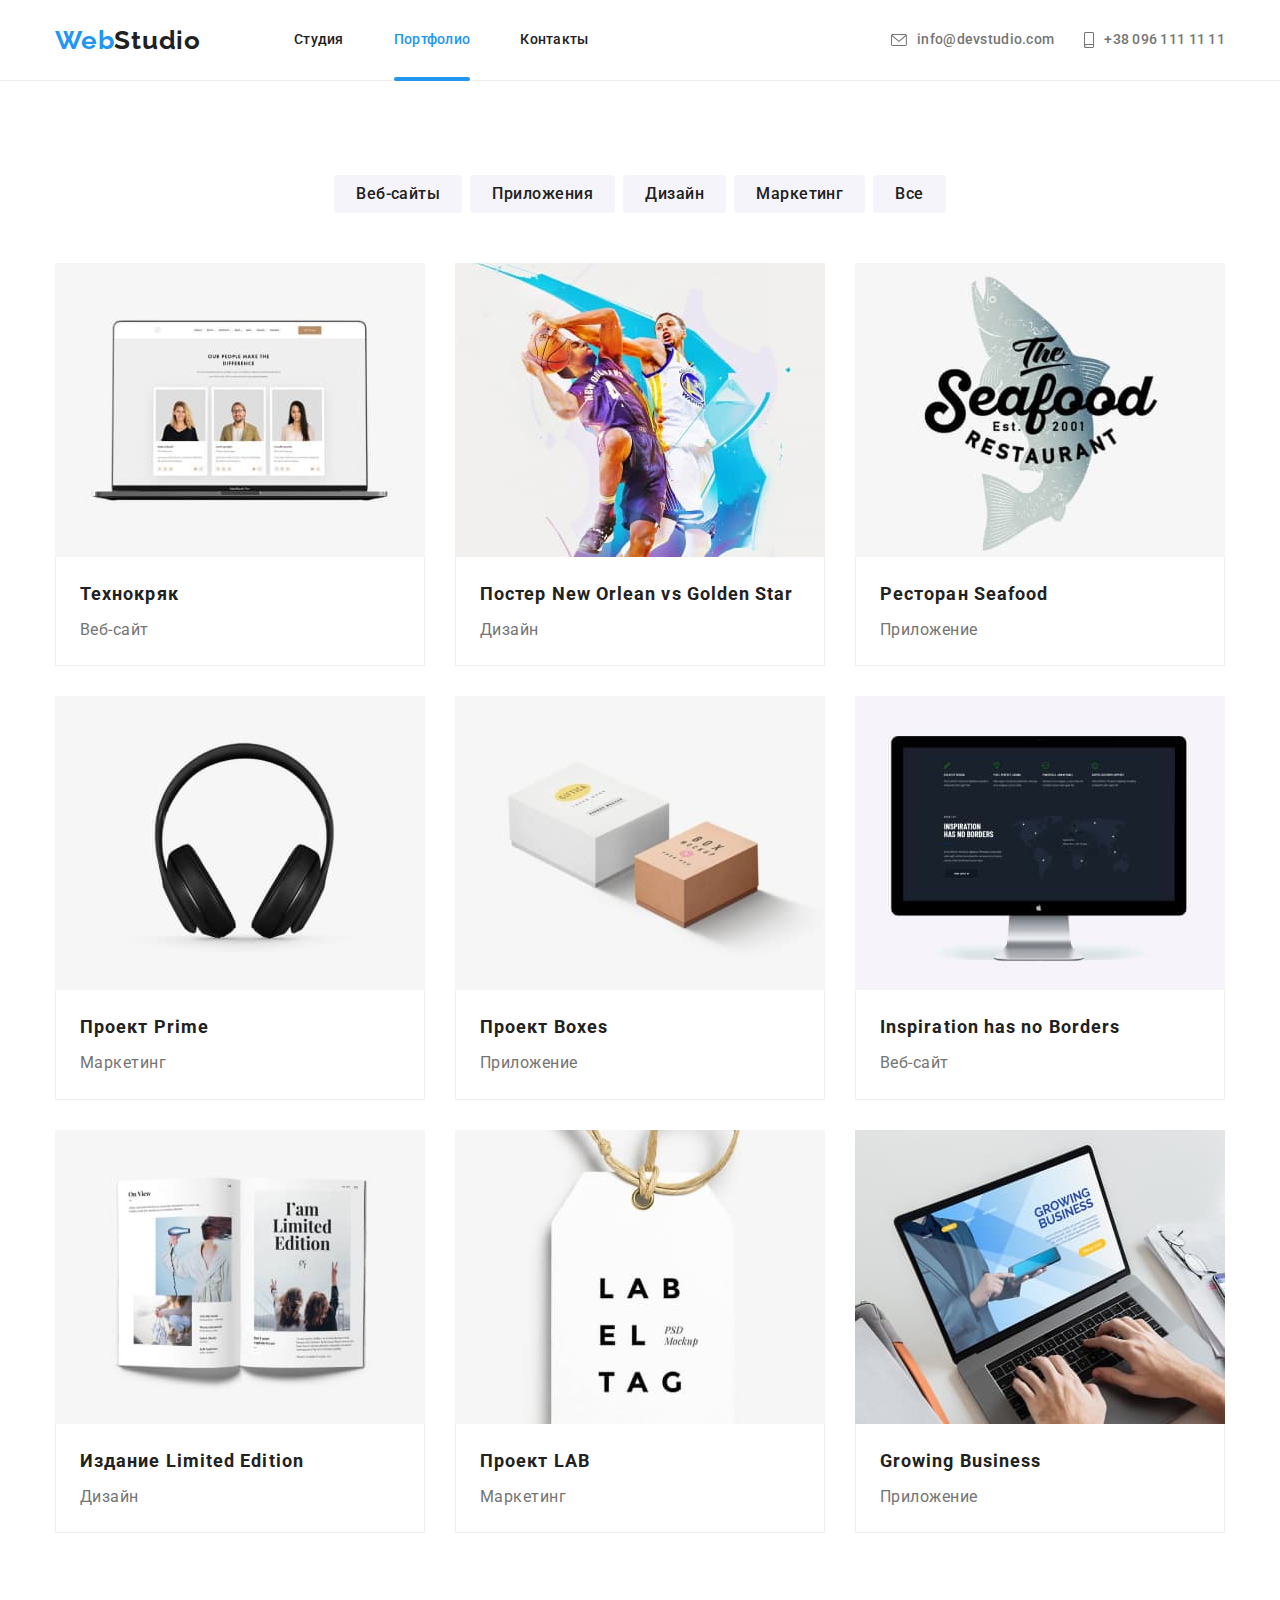
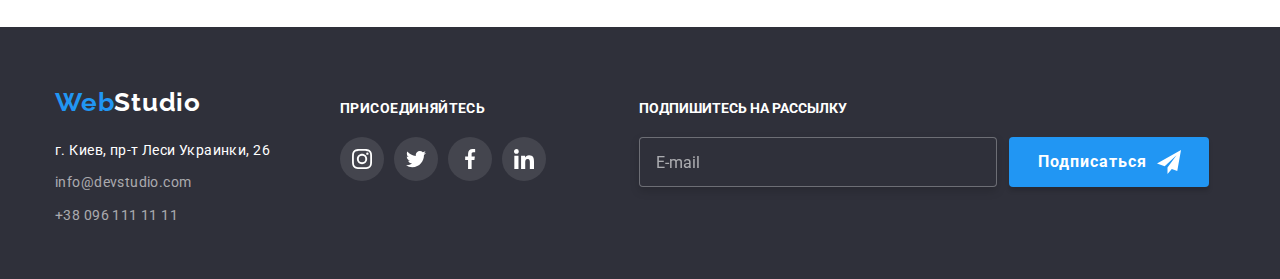
==== commit fd3426ba: "31.07-hw-07 (2)" ====
--- a/portfolio.html
+++ b/portfolio.html
@@ -48,11 +48,11 @@
     <section class="options">
         <div class="container">
             <ul class="buttons-portfolio">
-                <li class="item"><button class="buttons-portfolio__all box" type="button">Все</button></li>
-                <li class="item"><button class="buttons-portfolio__web box" type="button">Веб-сайты</button></li>
-                <li class="item"><button class="buttons-portfolio__applications box" type="button">Приложения</button></li>
-                <li class="item"><button class="buttons-portfolio__design box" type="button">Дизайн</button></li>
-                <li class="item"><button class="buttons-portfolio__marketing box" type="button">Маркетинг</button></li>
+                <li class="buttons-portfolio__item"><button class="buttons-portfolio__web box" type="button">Веб-сайты</button></li>
+                <li class="buttons-portfolio__item"><button class="buttons-portfolio__applications box" type="button">Приложения</button></li>
+                <li class="buttons-portfolio__item"><button class="buttons-portfolio__design box" type="button">Дизайн</button></li>
+                <li class="buttons-portfolio__item"><button class="buttons-portfolio__marketing box" type="button">Маркетинг</button></li>
+                <li class="buttons-portfolio__item"><button class="buttons-portfolio__all box" type="button">Все</button></li>
             </ul>
             <ul class="icon">
                 <li class="icon__element box">
--- a/css/main.min.css
+++ b/css/main.min.css
@@ -1 +1 @@
-:root{--primary-text-color: #757575;--title-text-color: #212121;--accent-color1: #2196F3;--accent-color2: #FFFFFF;--background-color: #FFFFFF;--other-background-color: #F5F4FA;--background: #2F303A;--blue-background: #2196F3;--items: 3;--indent: 30px;--color-icon: #AFB1B8;--primary-bg-color: #E5E5E5;--transform-1: 250ms cubic-bezier(0.4, 0, 0.2, 1)}body{margin:0px;background-color:#fff;font-family:"Roboto",sans-serif;color:#757575}.container{width:1200px;margin-left:auto;margin-right:auto;padding-left:15px;padding-right:15px}.list,.lists-a,.lists-b,.lists-c,.lists-d,.lists-e,.lists-f{list-style:none;padding-left:0;display:block;margin:0}.lists-a,.lists-b,.lists-c,.lists-e{-webkit-box-pack:center;-ms-flex-pack:center;justify-content:center;-webkit-box-align:center;-ms-flex-align:center;align-items:center;-webkit-box-pack:justify;-ms-flex-pack:justify;justify-content:space-between;display:-webkit-box;display:-ms-flexbox;display:flex}.visually-hidden{position:absolute;width:1px;height:1px;margin:-1px;border:0;padding:0;white-space:nowrap;-webkit-clip-path:inset(100%);clip-path:inset(100%);clip:rect(0 0 0 0);overflow:hidden}.lists-a__plate::before,.lists-a__clock::before,.lists-a__diagram::before,.lists-a__astronaut::before{content:"";display:block;height:120px;border-radius:4px;background-repeat:no-repeat;background-position:center;background-color:var(--other-background-color)}.lists-a__plate::before{background-image:url(../imeges/hw/original.svg/plate1.svg)}.lists-a__clock::before{background-image:url(../imeges/hw/original.svg/clock2.svg)}.lists-a__diagram::before{background-image:url(../imeges/hw/original.svg/diagram3.svg)}.lists-a__astronaut::before{background-image:url(../imeges/hw/original.svg/astronaut4.svg)}.lists-a__title{font-weight:700;font-size:14px;line-height:1.7;letter-spacing:.03em;text-transform:uppercase;color:var(--title-text-color);margin-bottom:10px;margin-top:30px;width:270px}.lists-a__paragraph{font-weight:400;font-size:14px;line-height:1.7;letter-spacing:.03em;color:var(--primary-text-color);margin-top:0px;margin-bottom:0px;width:270px}.description{padding-top:94px;-webkit-box-align:center;-ms-flex-align:center;align-items:center;display:-webkit-box;display:-ms-flexbox;display:flex}.icon{list-style:none;display:-webkit-box;display:-ms-flexbox;display:flex;-ms-flex-wrap:wrap;flex-wrap:wrap;margin-bottom:0px;margin-top:50px;padding-left:0}.surfacing{position:relative;overflow:hidden}.surfacing__img{display:block}.icon__a-сard{color:inherit}.icon__element{position:relative;-webkit-transition:color var(--transform-1);transition:color var(--transform-1);-ms-flex-preferred-size:calc((100% - var(--indent)*var(--items))/var(--items));flex-basis:calc((100% - var(--indent)*var(--items))/var(--items));margin:calc(var(--indent)/2)}.icon__a-сard{text-decoration:none}.icon__element:nth-child(n+7){margin-bottom:0px}.icon__element:nth-child(3n+1){margin-left:0px}.icon__element:nth-child(3n){margin-right:0px}.icon__element:nth-child(-n+3){margin-top:0px}.icon__element:hover{-webkit-box-shadow:0px 1px 1px rgba(0,0,0,.12),0px 4px 4px rgba(0,0,0,.06),1px 4px 6px rgba(0,0,0,.16);box-shadow:0px 1px 1px rgba(0,0,0,.12),0px 4px 4px rgba(0,0,0,.06),1px 4px 6px rgba(0,0,0,.16)}.surfacing__div{position:absolute;top:0;left:0;-webkit-transform:translateY(100%);transform:translateY(100%);padding:63px 24px;background:rgba(33,150,243,.9);-webkit-transition:-webkit-transform var(--transform-1);transition:-webkit-transform var(--transform-1);transition:transform var(--transform-1);transition:transform var(--transform-1), -webkit-transform var(--transform-1)}.surfacing__text{font-weight:400;font-size:18px;line-height:1.56;letter-spacing:.03em;color:#fff}.icon__a-сard:hover .surfacing__div,.icon__a-сard:focus .surfacing__div{-webkit-transform:translateY(0%);transform:translateY(0%)}.about-card__title{font-weight:700;font-size:18px;line-height:1.9;letter-spacing:.06em;color:var(--title-text-color);margin:0px 0px 4px 0px;padding-left:24px;padding-right:24px}.about-card__text{font-weight:400;font-size:16px;line-height:1.9;letter-spacing:.03em;color:var(--primary-text-color);margin:0px;padding-left:24px;padding-right:24px}.about-card{padding-top:20px;padding-bottom:20px;border-right:1px solid #eee;border-bottom:1px solid #eee;border-left:1px solid #eee}.doing{padding-top:94px;padding-bottom:94px}.lists-b{margin-top:0px;margin-bottom:0px}.doing__title{font-weight:700;font-size:36px;line-height:1.2;text-align:center;letter-spacing:.03em;color:var(--title-text-color);margin-bottom:50px;margin-top:0}.list-pictures__img1,.list-pictures__img2,.list-pictures__img3{display:block}.list-pictures{position:relative}.list-pictures::before{position:absolute;content:"";height:70px;width:100%;left:0;bottom:0;background:rgba(47,48,58,.8)}.list-pictures__paragraph{position:absolute;bottom:0;left:0;right:0;margin:0;padding-top:27px;padding-bottom:27px;font-weight:700;font-size:14px;line-height:1.143;text-align:center;text-transform:uppercase;color:var(--accent-color2)}.ourteam{background:var(--other-background-color);padding-top:94px;padding-bottom:94px}.ourteam__title{font-weight:700;font-size:36px;line-height:1.2;text-align:center;letter-spacing:.03em;color:var(--title-text-color);margin-top:0px;margin-bottom:50px}.lists-c__igor,.lists-c__olga,.lists-c__nicholas,.lists-c__michael{width:270px;background:var(--background-color);-webkit-box-shadow:0px 1px 3px rgba(0,0,0,.12),0px 1px 1px rgba(0,0,0,.14),0px 2px 1px rgba(0,0,0,.2);box-shadow:0px 1px 3px rgba(0,0,0,.12),0px 1px 1px rgba(0,0,0,.14),0px 2px 1px rgba(0,0,0,.2);border-radius:0px 0px 4px 4px}.employee-and-position__name,.employee-and-position__position{font-size:16px;line-height:1.19;text-align:center;letter-spacing:.03em}.employee-and-position__name{margin-top:0px;margin-bottom:10px;font-weight:500;color:var(--title-text-color)}.employee-and-position__position{margin-top:0px;margin-bottom:0px;font-weight:400}.employee-and-position{padding-top:30px;padding-bottom:30px}.lists-c{margin-top:0px}.network{display:-webkit-box;display:-ms-flexbox;display:flex;padding:0;margin:0;list-style:none;-webkit-box-align:center;-ms-flex-align:center;align-items:center;-webkit-box-pack:center;-ms-flex-pack:center;justify-content:center;margin-top:16px}.network-employee{display:-webkit-box;display:-ms-flexbox;display:flex}.network-employee:not(:last-child){margin-right:10px}.customers{padding-top:94px;padding-bottom:94px}.customers__title{font-weight:700;font-size:36px;line-height:1.2;text-align:center;letter-spacing:.03em;color:var(--title-text-color);margin-top:0px;margin-bottom:50px}.customers__group1,.customers__group2,.customers__group3,.customers__group4,.customers__group5,.customers__group6{width:170px;height:92px;border:1px solid #afb1b8;border-radius:4px;display:-webkit-box;display:-ms-flexbox;display:flex;-webkit-box-pack:center;-ms-flex-pack:center;justify-content:center;-webkit-box-align:center;-ms-flex-align:center;align-items:center;cursor:pointer;padding:0;fill:var(--color-icon);-webkit-transition:fill var(--transform-1);transition:fill var(--transform-1)}.customers__group1:hover .svg-group1,.customers__group2:hover .svg-group2,.customers__group3:hover .svg-group3,.customers__group4:hover .svg-group4,.customers__group5:hover .svg-group5,.customers__group6:hover .svg-group6,.customers__group1:focus .svg-group1,.customers__group2:focus .svg-group2,.customers__group3:focus .svg-group3,.customers__group4:focus .svg-group4,.customers__group5:focus .svg-group5,.customers__group6:focus .svg-group6{fill:var(--blue-background)}.customers__group1:hover,.customers__group2:hover,.customers__group3:hover,.customers__group4:hover,.customers__group5:hover,.customers__group6:hover,.customers__group1:focus,.customers__group2:focus,.customers__group3:focus,.customers__group4:focus,.customers__group5:focus,.customers__group6:focus{border:1px solid var(--blue-background)}.join{-moz-tab-size:4;-o-tab-size:4;tab-size:4;line-height:1.15;margin-left:70px;padding-top:15px}.second-footer-div{margin-left:70px;margin-right:93px}.end{display:-webkit-box;display:-ms-flexbox;display:flex}.second-footer-div__title{font-family:"Roboto",sans-serif;font-weight:700;font-size:14px;line-height:1.14;letter-spacing:.03em;text-transform:uppercase;color:var(--accent-color2);margin-bottom:20px}.button{color:var(--title-text-color);background-color:var(--background-color);-webkit-box-shadow:0px 4px 4px rgba(0,0,0,.15);box-shadow:0px 4px 4px rgba(0,0,0,.15);border-radius:4px;border:none;font-weight:700;font-size:16px;line-height:1.9;cursor:pointer;display:-webkit-box;display:-ms-flexbox;display:flex}.hero__button{background:var(--blue-background);color:var(--accent-color2);border-color:rgba(0,0,0,0);display:inline-block;text-transform:none;padding:10px 32px;text-decoration:none;border-radius:4px;-webkit-transition-property:color,background-color,-webkit-box-shadow;transition-property:color,background-color,-webkit-box-shadow;transition-property:color,background-color,box-shadow;transition-property:color,background-color,box-shadow,-webkit-box-shadow;-webkit-transition-duration:250ms;transition-duration:250ms;-webkit-transition-timing-function:cubic-bezier(0.4, 0, 0.2, 1);transition-timing-function:cubic-bezier(0.4, 0, 0.2, 1)}.hero__button:hover,.hero__button:focus{color:var(--accent-color2);background-color:var(--blue-background);outline:none;-webkit-box-shadow:0px 3px 1px rgba(0,0,0,.1),0px 1px 2px rgba(0,0,0,.08),0px 2px 2px rgba(0,0,0,.12);box-shadow:0px 3px 1px rgba(0,0,0,.1),0px 1px 2px rgba(0,0,0,.08),0px 2px 2px rgba(0,0,0,.12)}.menu__studio,.menu__portfolio,.menu__contacts{font-weight:500;font-size:14px;line-height:1.1;letter-spacing:.02em;color:var(--title-text-color);text-decoration:none;display:inline-block;-webkit-transition:color var(--transform-1);transition:color var(--transform-1)}.menu__studio--current,.menu__portfolio--current{color:var(--accent-color1)}.blue,.menu__studio:focus,.menu__portfolio:focus,.menu__contacts:focus,.contact__mail:focus,.contact__tel:focus,.menu__studio:hover,.menu__portfolio:hover,.menu__contacts:hover{color:var(--accent-color1)}.menu__studio,.menu__portfolio,.menu__contacts,.contact__mail,.contact__tel{display:block;padding-top:32px;padding-bottom:32px}.menu__studio,.menu__portfolio{position:relative}.menu__studio--is-active,.menu__portfolio--is-active{color:var(--blue-background)}.menu__studio--is-active::after,.menu__portfolio--is-active::after{position:absolute;content:"";bottom:-1px;left:0;border-radius:2px;width:100%;height:4px;background-color:var(--blue-background)}.list li:not(:last-child){margin-right:50px}.contact li:not(:last-child){margin-right:30px}.list{display:-webkit-box;display:-ms-flexbox;display:flex;margin:0px 0px 0px 93px;padding:0}.contact{display:-webkit-box;display:-ms-flexbox;display:flex;margin-left:auto;list-style:none;padding:0px;margin:0px}.header__container,.navigation,.contact{display:-webkit-box;display:-ms-flexbox;display:flex;-webkit-box-align:center;-ms-flex-align:center;align-items:center;-webkit-box-pack:justify;-ms-flex-pack:justify;justify-content:space-between}.adressli{position:relative}.contact__mail,.contact__tel{display:-webkit-box;display:-ms-flexbox;display:flex;-webkit-box-align:center;-ms-flex-align:center;align-items:center;font-weight:500;font-size:14px;line-height:1.1;letter-spacing:.02em;text-decoration:none;color:var(--primary-text-color);-webkit-transition:color var(--transform-1);transition:color var(--transform-1)}.contact__icon{vertical-align:middle;fill:currentColor;margin-right:10px;-webkit-transition:color var(--transform-1);transition:color var(--transform-1)}.contact__mail:hover,.contact__tel:hover{color:#2196f3}.contact__mail:hover .icon-mail,.contact__tel:hover .contact__icon{fill:var(--blue-background)}.contact__mail:focus,.contact__tel:focus{color:#2196f3}.contact__mail:focus .icon-mail,.contact__tel:focus .contact__icon{fill:var(--blue-background)}.list-adress{-webkit-box-align:center;-ms-flex-align:center;align-items:center}.instagram,.twitter,.facebook,.linkedin{display:inline-block;padding:0;border:none;cursor:pointer;border-radius:50%;width:44px;height:44px;display:-webkit-box;display:-ms-flexbox;display:flex;-webkit-box-pack:center;-ms-flex-pack:center;justify-content:center;-webkit-box-align:center;-ms-flex-align:center;align-items:center;-webkit-transition:fill,background-color var(--transform-1);transition:fill,background-color var(--transform-1)}.svg-instagram,.svg-twitter,.svg-facebook,.svg-linkedin{fill:currentColor;fill:#afb1b8}.instagram:hover,.twitter:hover,.facebook:hover,.linkedin:hover{background-color:var(--blue-background)}.instagram:focus,.twitter:focus,.facebook:focus,.linkedin:focus{background-color:var(--blue-background)}.instagram:hover .svg-instagram,.twitter:hover .svg-twitter,.facebook:hover .svg-facebook,.linkedin:hover .svg-linkedin{fill:#fff}.instagram:focus .svg-instagram,.twitter:focus .svg-twitter,.facebook:focus .svg-facebook,.linkedin:focus .svg-linkedin{fill:#fff}.lists-f{display:-webkit-box;display:-ms-flexbox;display:flex;-webkit-box-orient:horizontal;-webkit-box-direction:normal;-ms-flex-direction:row;flex-direction:row;margin-top:0;margin-bottom:0}.lists-f__list{-webkit-transition:color var(--transform-1);transition:color var(--transform-1)}.lists-f__list:hover{fill:var(--blue-background)}.lists-f__link{display:-webkit-box;display:-ms-flexbox;display:flex;-webkit-box-pack:center;-ms-flex-pack:center;justify-content:center;-webkit-box-align:center;-ms-flex-align:center;align-items:center;width:44px;height:44px;border-radius:50%;background:rgba(255,255,255,.1);-webkit-transition:background-color var(--transform-1);transition:background-color var(--transform-1)}.lists-f__instagram-white,.lists-f__twitter-white,.lists-f__facebook-white,.lists-f__linkedin-white{fill:var(--accent-color2)}.lists-f__list:not(:last-child){margin-right:10px}.lists-f__link:hover{background-color:var(--blue-background)}.lists-f__link:focus{background-color:var(--blue-background)}.footer-form__button{position:relative;border-radius:4px;border:none;background-color:var(--accent-color1);color:var(--accent-color2);height:50px;font-weight:700;font-size:16px;line-height:1.88;letter-spacing:.06em;padding:10px 62px 10px 29px;-webkit-box-shadow:0px 4px 4px rgba(0,0,0,.15);box-shadow:0px 4px 4px rgba(0,0,0,.15);cursor:pointer}.footer-form__icon{position:absolute;top:13px;right:28px;fill:var(--background-color)}.buttons-portfolio{list-style:none;display:-webkit-box;display:-ms-flexbox;display:flex}.buttons-portfolio{margin:0px;padding-left:0;-webkit-box-pack:center;-ms-flex-pack:center;justify-content:center}.buttons-portfolio .item:not(:last-child){margin-right:8px}.options{padding-top:94px;padding-bottom:94px}.buttons-portfolio__all,.buttons-portfolio__web,.buttons-portfolio__applications,.buttons-portfolio__design,.buttons-portfolio__marketing{border:none;background:var(--other-background-color);cursor:pointer;color:var(--title-text-color);font-weight:500;font-size:16px;line-height:1.6;letter-spacing:.03em;font-family:"Roboto",sans-serif;display:inline-block;text-transform:none;padding:6px 22px;text-decoration:none;border-radius:4px;-webkit-transition:background-color var(--transform-1);transition:background-color var(--transform-1);-webkit-transition:color var(--transform-1);transition:color var(--transform-1)}.buttons-portfolio__all:hover,.buttons-portfolio__all:focus,.buttons-portfolio__web:hover,.buttons-portfolio__web:focus,.buttons-portfolio__applications:hover,.buttons-portfolio__applications:focus,.buttons-portfolio__design:hover,.buttons-portfolio__design:focus,.buttons-portfolio__marketing:hover,.buttons-portfolio__marketing:focus{background-color:var(--blue-background);border-color:rgba(0,0,0,0);color:var(--accent-color2);-webkit-box-shadow:0px 1px 2px rgba(0,0,0,.08);box-shadow:0px 1px 2px rgba(0,0,0,.08);-webkit-box-shadow:0px 3px 1px rgba(0,0,0,.1);box-shadow:0px 3px 1px rgba(0,0,0,.1);-webkit-box-shadow:0px 4px 4px rgba(0,0,0,.25);box-shadow:0px 4px 4px rgba(0,0,0,.25)}.header{border-bottom:1px solid #ececec}.logo-header{font-weight:700;font-size:26px;line-height:1.19;letter-spacing:.03em;color:var(--title-text-color);text-decoration:none;font-family:"Raleway",sans-serif}.background-hero{max-width:1600px;height:600px;margin-left:auto;margin-right:auto;background-image:-webkit-gradient(linear, left top, left bottom, from(rgba(47, 48, 58, 0.4)), to(rgba(47, 48, 58, 0.4))),url(../imeges/hw/Img\ \(1\)\ \(2\).jpg),url(../imeges/hw/Img\ \(1\)\ \(2\).jpg);background-image:linear-gradient(rgba(47, 48, 58, 0.4), rgba(47, 48, 58, 0.4)),url(../imeges/hw/Img\ \(1\)\ \(2\).jpg),url(../imeges/hw/Img\ \(1\)\ \(2\).jpg);background-position:center}.hero{text-align:center;padding-top:200px;padding-bottom:200px}.hero__title{font-weight:900;font-size:44px;line-height:1.4;letter-spacing:.06em;text-transform:uppercase;color:var(--accent-color2);display:inline-block;margin-top:0px;margin-bottom:30px;display:-webkit-box;display:-ms-flexbox;display:flex;width:696px;margin-left:auto;margin-right:auto}.footer{max-height:252px;background:var(--background);margin-left:auto;margin-right:auto;padding-top:60px;padding-bottom:60px}.logo-footer{font-weight:700;font-size:26px;line-height:1.2;letter-spacing:.03em;text-decoration:none;font-family:"Raleway",sans-serif;margin-bottom:20px;display:-webkit-box;display:-ms-flexbox;display:flex;display:inline-block}.lists-d{margin-top:0;margin-bottom:0;display:-webkit-box;display:-ms-flexbox;display:flex;-webkit-box-orient:vertical;-webkit-box-direction:normal;-ms-flex-direction:column;flex-direction:column}.lists-d__item:not(:last-child){margin-bottom:9px}.white{color:var(--accent-color2)}.lists-d__address{font-weight:400;font-size:14px;line-height:1.7;letter-spacing:.03em;text-decoration:none;color:var(--accent-color2);-webkit-transition:color var(--transform-1);transition:color var(--transform-1)}.lists-d__address:hover,.lists-d__address:focus,.lists-d__mail:hover,.lists-d__mail:focus,.lists-d__tel:hover,.lists-d__tel:focus{color:var(--accent-color1)}.lists-d__mail,.lists-d__tel{font-weight:400;font-size:14px;line-height:1.7;letter-spacing:.03em;text-decoration:none;color:rgba(255,255,255,.6);-webkit-transition:color var(--transform-1);transition:color var(--transform-1)}.address{font-style:normal}.footer-form{display:-webkit-box;display:-ms-flexbox;display:flex;margin-right:0}.footer-form__fild{display:-webkit-box;display:-ms-flexbox;display:flex;margin-bottom:0px}.footer-form__title{font-weight:700;font-size:14px;line-height:1.14;text-transform:uppercase;color:var(--accent-color2);margin-bottom:20px}.footer-form__subscribe{width:358px;height:50px;background-color:var(--background);border:1px solid rgba(255,255,255,.3);-webkit-filter:drop-shadow(0px 4px 4px rgba(0, 0, 0, 0.15));filter:drop-shadow(0px 4px 4px rgba(0, 0, 0, 0.15));border-radius:4px;margin-right:12px;padding-right:5px;padding-left:16px;color:var(--accent-color2);-webkit-transition:border var(--transform-1);transition:border var(--transform-1)}.footer-form__subscribe:focus{-webkit-transition:border var(--transform-1);transition:border var(--transform-1)}.footer-form__subscribe::-webkit-input-placeholder{width:47px;height:20px;font-weight:400;font-size:16px;line-height:1.25;-webkit-box-align:center;align-items:center;color:rgba(255,255,255,.6)}.footer-form__subscribe::-moz-placeholder{width:47px;height:20px;font-weight:400;font-size:16px;line-height:1.25;align-items:center;color:rgba(255,255,255,.6)}.footer-form__subscribe:-ms-input-placeholder{width:47px;height:20px;font-weight:400;font-size:16px;line-height:1.25;-ms-flex-align:center;align-items:center;color:rgba(255,255,255,.6)}.footer-form__subscribe::-ms-input-placeholder{width:47px;height:20px;font-weight:400;font-size:16px;line-height:1.25;-ms-flex-align:center;align-items:center;color:rgba(255,255,255,.6)}.footer-form__subscribe::placeholder{width:47px;height:20px;font-weight:400;font-size:16px;line-height:1.25;-webkit-box-align:center;-ms-flex-align:center;align-items:center;color:rgba(255,255,255,.6)}.backdrop{position:fixed;top:0;left:0;width:100%;height:100%;background-color:rgba(0,0,0,.2);-webkit-transition:opacity 250ms cubic-bezier(0.44, 1.09, 1, 0.33),visibility 250ms cubic-bezier(0.44, 1.09, 1, 0.33);transition:opacity 250ms cubic-bezier(0.44, 1.09, 1, 0.33),visibility 250ms cubic-bezier(0.44, 1.09, 1, 0.33);opacity:1;visibility:visible;pointer-events:initial}.backdrop.is-hidden{opacity:0;pointer-events:none;visibility:hidden}.modal{position:absolute;top:50%;left:50%;-webkit-transform:translate(-50%, -50%);transform:translate(-50%, -50%);min-width:528px;min-height:581px;padding:40px;background-color:var(--background-color);-webkit-box-shadow:0px 1px 3px rgba(0,0,0,.12),0px 1px 1px rgba(0,0,0,.14),0px 2px 1px rgba(0,0,0,.2);box-shadow:0px 1px 3px rgba(0,0,0,.12),0px 1px 1px rgba(0,0,0,.14),0px 2px 1px rgba(0,0,0,.2);border-radius:4px}.close{position:absolute;display:-webkit-box;display:-ms-flexbox;display:flex;-webkit-box-align:center;-ms-flex-align:center;align-items:center;-webkit-box-pack:center;-ms-flex-pack:center;justify-content:center;top:8px;right:8px;width:30px;height:30px;border-radius:50%;background-color:rgba(0,0,0,0);fill:#000;border:1px solid rgba(0,0,0,.1);cursor:pointer;-webkit-transition:fill var(--transform-1);transition:fill var(--transform-1)}.close:hover,.close:focus{fill:var(--accent-color1)}.modal-form{display:block}.title-modal{font-size:20px;text-align:center;color:var(--title-text-color);margin-bottom:12px}.label-title{display:block;font-size:12px;line-height:1.16;letter-spacing:.01em;color:var(--primary-text-color)}.form-lable{display:block;margin-bottom:4px;font-size:12px;line-height:1.16;letter-spacing:.01em;color:var(--primary-text-color)}.form-fild{margin-bottom:10px}.modal-position-icon{position:relative}.modal-icon{position:absolute;top:50%;left:15px;-webkit-transform:translateY(-50%);transform:translateY(-50%);-webkit-transition:fill var(--transform-1);transition:fill var(--transform-1)}.form-input{display:block;width:100%;height:40px;padding-left:42px;border:1px solid rgba(33,33,33,.2);border-radius:4px;-webkit-transition:border var(--transform-1);transition:border var(--transform-1);cursor:pointer}.form-input:focus-within,.comment:focus-within{outline:none;border:1px solid var(--accent-color1);border-radius:4px}.form-input:focus-within+.modal-icon{fill:var(--accent-color1);cursor:pointer}textarea{display:block;resize:none;width:100%;height:120px;padding:12px 16px;cursor:pointer}textarea::-webkit-input-placeholder{color:rgba(117,117,117,.5019607843)}textarea::-moz-placeholder{color:rgba(117,117,117,.5019607843)}textarea:-ms-input-placeholder{color:rgba(117,117,117,.5019607843)}textarea::-ms-input-placeholder{color:rgba(117,117,117,.5019607843)}textarea::placeholder{color:rgba(117,117,117,.5019607843)}.label-title-comment{display:block;font-size:12px;line-height:1.17;letter-spacing:.01em;color:var(--primary-text-color);margin-bottom:4px}.label-comment{display:block;margin-bottom:20px}.comment{border:1px solid rgba(33,33,33,.2);border-radius:4px;-webkit-transition:border var(--transform-1);transition:border var(--transform-1)}.form-checkbox{display:-webkit-box;display:-ms-flexbox;display:flex;-webkit-box-align:center;-ms-flex-align:center;align-items:center;-webkit-box-pack:center;-ms-flex-pack:center;justify-content:center;margin-bottom:30px}.checkbox-title{font-weight:400;font-size:14px;line-height:1.71;color:var(--primary-text-color)}.checkbox-icon{display:-webkit-inline-box;display:-ms-inline-flexbox;display:inline-flex;-webkit-box-align:center;-ms-flex-align:center;align-items:center;-webkit-box-pack:center;-ms-flex-pack:center;justify-content:center;width:16px;height:15px;outline:2px solid #212121;outline-offset:-2px;border-radius:2px;margin-right:4px;-webkit-transition:background-color var(--transform-1),outline var(--transform-1);transition:background-color var(--transform-1),outline var(--transform-1)}.form-accept:checked+.checkbox-icon{background-color:var(--accent-color1);outline:2px solid var(--accent-color1);outline-offset:-2px}.modal-form-button{display:block;margin-left:auto;margin-right:auto;padding:10px 56px 10px 55px;font-weight:700;line-height:1.88;-webkit-box-align:center;-ms-flex-align:center;align-items:center;text-align:center;letter-spacing:.06em;color:var(--accent-color2);background:#188ce8;-webkit-box-shadow:0px 4px 4px rgba(0,0,0,.15);box-shadow:0px 4px 4px rgba(0,0,0,.15)}.contract{color:var(--accent-color1)}/*# sourceMappingURL=main.min.css.map */+:root{--primary-text-color: #757575;--title-text-color: #212121;--accent-color1: #2196F3;--accent-color2: #FFFFFF;--background-color: #FFFFFF;--other-background-color: #F5F4FA;--background: #2F303A;--blue-background: #2196F3;--items: 3;--indent: 30px;--color-icon: #AFB1B8;--primary-bg-color: #E5E5E5;--transform-1: 250ms cubic-bezier(0.4, 0, 0.2, 1)}body{margin:0px;background-color:#fff;font-family:"Roboto",sans-serif;color:#757575}.container{width:1200px;margin-left:auto;margin-right:auto;padding-left:15px;padding-right:15px}.lists-b,.lists-c,.lists-d,.lists-e,.lists-f{list-style:none;padding-left:0;display:block;margin:0}.lists-b,.lists-c,.lists-e{-webkit-box-pack:center;-ms-flex-pack:center;justify-content:center;-webkit-box-align:center;-ms-flex-align:center;align-items:center;-webkit-box-pack:justify;-ms-flex-pack:justify;justify-content:space-between;display:-webkit-box;display:-ms-flexbox;display:flex}.visually-hidden{position:absolute;width:1px;height:1px;margin:-1px;border:0;padding:0;white-space:nowrap;-webkit-clip-path:inset(100%);clip-path:inset(100%);clip:rect(0 0 0 0);overflow:hidden}.lists-a{list-style:none;padding-left:0;display:block;margin:0;-webkit-box-pack:center;-ms-flex-pack:center;justify-content:center;-webkit-box-align:center;-ms-flex-align:center;align-items:center;-webkit-box-pack:justify;-ms-flex-pack:justify;justify-content:space-between;display:-webkit-box;display:-ms-flexbox;display:flex}.lists-a__plate::before,.lists-a__clock::before,.lists-a__diagram::before,.lists-a__astronaut::before{content:"";display:block;height:120px;border-radius:4px;background-repeat:no-repeat;background-position:center;background-color:var(--other-background-color)}.lists-a__plate::before{background-image:url(../imeges/hw/original.svg/plate1.svg)}.lists-a__clock::before{background-image:url(../imeges/hw/original.svg/clock2.svg)}.lists-a__diagram::before{background-image:url(../imeges/hw/original.svg/diagram3.svg)}.lists-a__astronaut::before{background-image:url(../imeges/hw/original.svg/astronaut4.svg)}.lists-a__title{font-weight:700;font-size:14px;line-height:1.7;letter-spacing:.03em;text-transform:uppercase;color:var(--title-text-color);margin-bottom:10px;margin-top:30px;width:270px}.lists-a__paragraph{font-weight:400;font-size:14px;line-height:1.7;letter-spacing:.03em;color:var(--primary-text-color);margin-top:0px;margin-bottom:0px;width:270px}.description{padding-top:94px;-webkit-box-align:center;-ms-flex-align:center;align-items:center;display:-webkit-box;display:-ms-flexbox;display:flex}.icon{list-style:none;display:-webkit-box;display:-ms-flexbox;display:flex;-ms-flex-wrap:wrap;flex-wrap:wrap;margin-bottom:0px;margin-top:50px;padding-left:0}.icon__a-сard{color:inherit}.icon__element{position:relative;-webkit-transition:color var(--transform-1);transition:color var(--transform-1);-ms-flex-preferred-size:calc((100% - var(--indent)*var(--items))/var(--items));flex-basis:calc((100% - var(--indent)*var(--items))/var(--items));margin:calc(var(--indent)/2)}.icon__a-сard{text-decoration:none}.icon__element:nth-child(n+7){margin-bottom:0px}.icon__element:nth-child(3n+1){margin-left:0px}.icon__element:nth-child(3n){margin-right:0px}.icon__element:nth-child(-n+3){margin-top:0px}.icon__element:hover{-webkit-box-shadow:0px 1px 1px rgba(0,0,0,.12),0px 4px 4px rgba(0,0,0,.06),1px 4px 6px rgba(0,0,0,.16);box-shadow:0px 1px 1px rgba(0,0,0,.12),0px 4px 4px rgba(0,0,0,.06),1px 4px 6px rgba(0,0,0,.16)}.icon__a-сard:hover .surfacing__div,.icon__a-сard:focus .surfacing__div{-webkit-transform:translateY(0%);transform:translateY(0%)}.surfacing{position:relative;overflow:hidden}.surfacing__img{display:block}.surfacing__div{position:absolute;top:0;left:0;-webkit-transform:translateY(100%);transform:translateY(100%);padding:63px 24px;background:rgba(33,150,243,.9);-webkit-transition:-webkit-transform var(--transform-1);transition:-webkit-transform var(--transform-1);transition:transform var(--transform-1);transition:transform var(--transform-1), -webkit-transform var(--transform-1)}.surfacing__text{font-weight:400;font-size:18px;line-height:1.56;letter-spacing:.03em;color:#fff}.about-card{padding-top:20px;padding-bottom:20px;border-right:1px solid #eee;border-bottom:1px solid #eee;border-left:1px solid #eee}.about-card__title{font-weight:700;font-size:18px;line-height:1.9;letter-spacing:.06em;color:var(--title-text-color);margin:0px 0px 4px 0px;padding-left:24px;padding-right:24px}.about-card__text{font-weight:400;font-size:16px;line-height:1.9;letter-spacing:.03em;color:var(--primary-text-color);margin:0px;padding-left:24px;padding-right:24px}.doing{padding-top:94px;padding-bottom:94px}.doing__title{font-weight:700;font-size:36px;line-height:1.2;text-align:center;letter-spacing:.03em;color:var(--title-text-color);margin-bottom:50px;margin-top:0}.lists-b{margin-top:0px;margin-bottom:0px}.list-pictures__img1,.list-pictures__img2,.list-pictures__img3{display:block}.list-pictures{position:relative}.list-pictures__paragraph{position:absolute;bottom:0;left:0;right:0;margin:0;padding-top:27px;padding-bottom:27px;font-weight:700;font-size:14px;line-height:1.143;text-align:center;text-transform:uppercase;color:var(--accent-color2)}.list-pictures::before{position:absolute;content:"";height:70px;width:100%;left:0;bottom:0;background:rgba(47,48,58,.8)}.ourteam{background:var(--other-background-color);padding-top:94px;padding-bottom:94px}.ourteam__title{font-weight:700;font-size:36px;line-height:1.2;text-align:center;letter-spacing:.03em;color:var(--title-text-color);margin-top:0px;margin-bottom:50px}.employee-and-position{padding-top:30px;padding-bottom:30px}.employee-and-position__name,.employee-and-position__position{font-size:16px;line-height:1.19;text-align:center;letter-spacing:.03em}.employee-and-position__name{margin-top:0px;margin-bottom:10px;font-weight:500;color:var(--title-text-color)}.employee-and-position__position{margin-top:0px;margin-bottom:0px;font-weight:400}.lists-c{margin-top:0px}.lists-c__igor,.lists-c__olga,.lists-c__nicholas,.lists-c__michael{width:270px;background:var(--background-color);-webkit-box-shadow:0px 1px 3px rgba(0,0,0,.12),0px 1px 1px rgba(0,0,0,.14),0px 2px 1px rgba(0,0,0,.2);box-shadow:0px 1px 3px rgba(0,0,0,.12),0px 1px 1px rgba(0,0,0,.14),0px 2px 1px rgba(0,0,0,.2);border-radius:0px 0px 4px 4px}.network{display:-webkit-box;display:-ms-flexbox;display:flex;padding:0;margin:0;list-style:none;-webkit-box-align:center;-ms-flex-align:center;align-items:center;-webkit-box-pack:center;-ms-flex-pack:center;justify-content:center;margin-top:16px}.network__employee{display:-webkit-box;display:-ms-flexbox;display:flex}.network__employee:not(:last-child){margin-right:10px}.customers{padding-top:94px;padding-bottom:94px}.customers__title{font-weight:700;font-size:36px;line-height:1.2;text-align:center;letter-spacing:.03em;color:var(--title-text-color);margin-top:0px;margin-bottom:50px}.customers__group1,.customers__group2,.customers__group3,.customers__group4,.customers__group5,.customers__group6{width:170px;height:92px;border:1px solid #afb1b8;border-radius:4px;display:-webkit-box;display:-ms-flexbox;display:flex;-webkit-box-pack:center;-ms-flex-pack:center;justify-content:center;-webkit-box-align:center;-ms-flex-align:center;align-items:center;cursor:pointer;padding:0;fill:var(--color-icon);-webkit-transition:fill var(--transform-1);transition:fill var(--transform-1)}.customers__group1:hover .svg-group1,.customers__group2:hover .svg-group2,.customers__group3:hover .svg-group3,.customers__group4:hover .svg-group4,.customers__group5:hover .svg-group5,.customers__group6:hover .svg-group6,.customers__group1:focus .svg-group1,.customers__group2:focus .svg-group2,.customers__group3:focus .svg-group3,.customers__group4:focus .svg-group4,.customers__group5:focus .svg-group5,.customers__group6:focus .svg-group6{fill:var(--blue-background)}.customers__group1:hover,.customers__group2:hover,.customers__group3:hover,.customers__group4:hover,.customers__group5:hover,.customers__group6:hover,.customers__group1:focus,.customers__group2:focus,.customers__group3:focus,.customers__group4:focus,.customers__group5:focus,.customers__group6:focus{border:1px solid var(--blue-background)}.join{-moz-tab-size:4;-o-tab-size:4;tab-size:4;line-height:1.15;margin-left:70px;padding-top:15px}.second-footer-div{margin-left:70px;margin-right:93px}.second-footer-div__title{font-family:"Roboto",sans-serif;font-weight:700;font-size:14px;line-height:1.14;letter-spacing:.03em;text-transform:uppercase;color:var(--accent-color2);margin-bottom:20px}.end{display:-webkit-box;display:-ms-flexbox;display:flex}.hero{text-align:center;padding-top:200px;padding-bottom:200px}.hero__title{font-weight:900;font-size:44px;line-height:1.4;letter-spacing:.06em;text-transform:uppercase;color:var(--accent-color2);display:inline-block;margin-top:0px;margin-bottom:30px;display:-webkit-box;display:-ms-flexbox;display:flex;width:696px;margin-left:auto;margin-right:auto}.hero__button{background:var(--blue-background);color:var(--accent-color2);border-color:rgba(0,0,0,0);display:inline-block;text-transform:none;padding:10px 32px;text-decoration:none;border-radius:4px;-webkit-transition-property:color,background-color,-webkit-box-shadow;transition-property:color,background-color,-webkit-box-shadow;transition-property:color,background-color,box-shadow;transition-property:color,background-color,box-shadow,-webkit-box-shadow;-webkit-transition-duration:250ms;transition-duration:250ms;-webkit-transition-timing-function:cubic-bezier(0.4, 0, 0.2, 1);transition-timing-function:cubic-bezier(0.4, 0, 0.2, 1)}.hero__button:hover,.hero__button:focus{color:var(--accent-color2);background-color:var(--blue-background);outline:none;-webkit-box-shadow:0px 3px 1px rgba(0,0,0,.1),0px 1px 2px rgba(0,0,0,.08),0px 2px 2px rgba(0,0,0,.12);box-shadow:0px 3px 1px rgba(0,0,0,.1),0px 1px 2px rgba(0,0,0,.08),0px 2px 2px rgba(0,0,0,.12)}.menu{list-style:none;padding-left:0;display:block;margin:0}.menu__studio,.menu__portfolio,.menu__contacts{font-weight:500;font-size:14px;line-height:1.1;letter-spacing:.02em;color:var(--title-text-color);text-decoration:none;display:inline-block;-webkit-transition:color var(--transform-1);transition:color var(--transform-1)}.menu__studio--current,.menu__portfolio--current{color:var(--accent-color1)}.menu__studio:focus,.menu__portfolio:focus,.menu__contacts:focus,.menu__studio:hover,.menu__portfolio:hover,.menu__contacts:hover{color:var(--accent-color1)}.menu__studio,.menu__portfolio,.menu__contacts{display:block;padding-top:32px;padding-bottom:32px}.menu__studio,.menu__portfolio,.menu__contacts{position:relative}.menu__studio--is-active,.menu__portfolio--is-active,.menu__contacts--is-active{color:var(--blue-background)}.menu__studio--is-active::after,.menu__portfolio--is-active::after,.menu__contacts--is-active::after{position:absolute;content:"";bottom:-1px;left:0;border-radius:2px;width:100%;height:4px;background-color:var(--blue-background)}.blue,.contact__mail:focus,.contact__tel:focus{color:var(--accent-color1)}.contact__mail,.contact__tel{display:block;padding-top:32px;padding-bottom:32px}.list li:not(:last-child){margin-right:50px}.contact li:not(:last-child){margin-right:30px}.list{display:-webkit-box;display:-ms-flexbox;display:flex;margin:0px 0px 0px 93px;padding:0}.contact{display:-webkit-box;display:-ms-flexbox;display:flex;margin-left:auto;list-style:none;padding:0px;margin:0px}.contact__mail,.contact__tel{display:-webkit-box;display:-ms-flexbox;display:flex;-webkit-box-align:center;-ms-flex-align:center;align-items:center;font-weight:500;font-size:14px;line-height:1.1;letter-spacing:.02em;text-decoration:none;color:var(--primary-text-color);-webkit-transition:color var(--transform-1);transition:color var(--transform-1)}.contact__icon{vertical-align:middle;fill:currentColor;margin-right:10px;-webkit-transition:color var(--transform-1);transition:color var(--transform-1)}.contact__mail:hover,.contact__tel:hover{color:#2196f3}.contact__mail:hover .icon-mail,.contact__tel:hover .contact__icon{fill:var(--blue-background)}.contact__mail:focus,.contact__tel:focus{color:#2196f3}.contact__mail:focus .icon-mail,.contact__tel:focus .contact__icon{fill:var(--blue-background)}.header__container,.navigation,.contact{display:-webkit-box;display:-ms-flexbox;display:flex;-webkit-box-align:center;-ms-flex-align:center;align-items:center;-webkit-box-pack:justify;-ms-flex-pack:justify;justify-content:space-between}.adressli{position:relative}.list-adress{-webkit-box-align:center;-ms-flex-align:center;align-items:center}.instagram,.twitter,.facebook,.linkedin{display:inline-block;padding:0;border:none;cursor:pointer;border-radius:50%;width:44px;height:44px;display:-webkit-box;display:-ms-flexbox;display:flex;-webkit-box-pack:center;-ms-flex-pack:center;justify-content:center;-webkit-box-align:center;-ms-flex-align:center;align-items:center;-webkit-transition:fill,background-color var(--transform-1);transition:fill,background-color var(--transform-1)}.instagram:hover,.instagram:hover,.instagram:hover,.instagram:hover,.twitter:hover,.twitter:hover,.twitter:hover,.twitter:hover,.facebook:hover,.facebook:hover,.facebook:hover,.facebook:hover,.linkedin:hover,.linkedin:hover,.linkedin:hover,.linkedin:hover{background-color:var(--blue-background)}.instagram:focus,.instagram:focus,.instagram:focus,.instagram:focus,.twitter:focus,.twitter:focus,.twitter:focus,.twitter:focus,.facebook:focus,.facebook:focus,.facebook:focus,.facebook:focus,.linkedin:focus,.linkedin:focus,.linkedin:focus,.linkedin:focus{background-color:var(--blue-background)}.instagram:hover .svg-instagram,.instagram:hover .svg-twitter,.instagram:hover .svg-facebook,.instagram:hover .svg-linkedin,.twitter:hover .svg-instagram,.twitter:hover .svg-twitter,.twitter:hover .svg-facebook,.twitter:hover .svg-linkedin,.facebook:hover .svg-instagram,.facebook:hover .svg-twitter,.facebook:hover .svg-facebook,.facebook:hover .svg-linkedin,.linkedin:hover .svg-instagram,.linkedin:hover .svg-twitter,.linkedin:hover .svg-facebook,.linkedin:hover .svg-linkedin{fill:#fff}.instagram:focus .svg-instagram,.instagram:focus .svg-twitter,.instagram:focus .svg-facebook,.instagram:focus .svg-linkedin,.twitter:focus .svg-instagram,.twitter:focus .svg-twitter,.twitter:focus .svg-facebook,.twitter:focus .svg-linkedin,.facebook:focus .svg-instagram,.facebook:focus .svg-twitter,.facebook:focus .svg-facebook,.facebook:focus .svg-linkedin,.linkedin:focus .svg-instagram,.linkedin:focus .svg-twitter,.linkedin:focus .svg-facebook,.linkedin:focus .svg-linkedin{fill:#fff}.svg-instagram,.svg-twitter,.svg-facebook,.svg-linkedin{fill:currentColor;fill:#afb1b8}.lists-f{display:-webkit-box;display:-ms-flexbox;display:flex;-webkit-box-orient:horizontal;-webkit-box-direction:normal;-ms-flex-direction:row;flex-direction:row;margin-top:0;margin-bottom:0}.lists-f__list{-webkit-transition:color var(--transform-1);transition:color var(--transform-1)}.lists-f__list:hover{fill:var(--blue-background)}.lists-f__link{display:-webkit-box;display:-ms-flexbox;display:flex;-webkit-box-pack:center;-ms-flex-pack:center;justify-content:center;-webkit-box-align:center;-ms-flex-align:center;align-items:center;width:44px;height:44px;border-radius:50%;background:rgba(255,255,255,.1);-webkit-transition:background-color var(--transform-1);transition:background-color var(--transform-1)}.lists-f__instagram-white,.lists-f__twitter-white,.lists-f__facebook-white,.lists-f__linkedin-white{fill:var(--accent-color2)}.lists-f__list:not(:last-child){margin-right:10px}.lists-f__link:hover{background-color:var(--blue-background)}.lists-f__link:focus{background-color:var(--blue-background)}.footer-form__button{position:relative;border-radius:4px;border:none;background-color:var(--accent-color1);color:var(--accent-color2);height:50px;font-weight:700;font-size:16px;line-height:1.88;letter-spacing:.06em;padding:10px 62px 10px 29px;-webkit-box-shadow:0px 4px 4px rgba(0,0,0,.15);box-shadow:0px 4px 4px rgba(0,0,0,.15);cursor:pointer}.footer-form__icon{position:absolute;top:13px;right:28px;fill:var(--background-color)}.buttons-portfolio{list-style:none;display:-webkit-box;display:-ms-flexbox;display:flex;margin:0px;padding-left:0;-webkit-box-pack:center;-ms-flex-pack:center;justify-content:center}.buttons-portfolio__all,.buttons-portfolio__web,.buttons-portfolio__applications,.buttons-portfolio__design,.buttons-portfolio__marketing{border:none;background:var(--other-background-color);cursor:pointer;color:var(--title-text-color);font-weight:500;font-size:16px;line-height:1.6;letter-spacing:.03em;font-family:"Roboto",sans-serif;display:inline-block;text-transform:none;padding:6px 22px;text-decoration:none;border-radius:4px;-webkit-transition:background-color var(--transform-1);transition:background-color var(--transform-1);-webkit-transition:color var(--transform-1);transition:color var(--transform-1)}.buttons-portfolio__all:hover,.buttons-portfolio__all:focus,.buttons-portfolio__web:hover,.buttons-portfolio__web:focus,.buttons-portfolio__applications:hover,.buttons-portfolio__applications:focus,.buttons-portfolio__design:hover,.buttons-portfolio__design:focus,.buttons-portfolio__marketing:hover,.buttons-portfolio__marketing:focus{background-color:var(--blue-background);border-color:rgba(0,0,0,0);color:var(--accent-color2);-webkit-box-shadow:0px 1px 2px rgba(0,0,0,.08);box-shadow:0px 1px 2px rgba(0,0,0,.08);-webkit-box-shadow:0px 3px 1px rgba(0,0,0,.1);box-shadow:0px 3px 1px rgba(0,0,0,.1);-webkit-box-shadow:0px 4px 4px rgba(0,0,0,.25);box-shadow:0px 4px 4px rgba(0,0,0,.25)}.buttons-portfolio__item:not(:last-child){margin-right:8px}.options{padding-top:94px;padding-bottom:94px}.header{border-bottom:1px solid #ececec}.logo-header{font-weight:700;font-size:26px;line-height:1.19;letter-spacing:.03em;color:var(--title-text-color);text-decoration:none;font-family:"Raleway",sans-serif}.background-hero{max-width:1600px;height:600px;margin-left:auto;margin-right:auto;background-image:-webkit-gradient(linear, left top, left bottom, from(rgba(47, 48, 58, 0.4)), to(rgba(47, 48, 58, 0.4))),url(../imeges/hw/Img\ \(1\)\ \(2\).jpg),url(../imeges/hw/Img\ \(1\)\ \(2\).jpg);background-image:linear-gradient(rgba(47, 48, 58, 0.4), rgba(47, 48, 58, 0.4)),url(../imeges/hw/Img\ \(1\)\ \(2\).jpg),url(../imeges/hw/Img\ \(1\)\ \(2\).jpg);background-position:center}.footer{max-height:252px;background:var(--background);margin-left:auto;margin-right:auto;padding-top:60px;padding-bottom:60px}.logo-footer{font-weight:700;font-size:26px;line-height:1.2;letter-spacing:.03em;text-decoration:none;font-family:"Raleway",sans-serif;margin-bottom:20px;display:-webkit-box;display:-ms-flexbox;display:flex;display:inline-block}.lists-d{margin-top:0;margin-bottom:0;display:-webkit-box;display:-ms-flexbox;display:flex;-webkit-box-orient:vertical;-webkit-box-direction:normal;-ms-flex-direction:column;flex-direction:column}.lists-d__item:not(:last-child){margin-bottom:9px}.lists-d__address{font-weight:400;font-size:14px;line-height:1.7;letter-spacing:.03em;text-decoration:none;color:var(--accent-color2);-webkit-transition:color var(--transform-1);transition:color var(--transform-1)}.lists-d__address:hover,.lists-d__address:focus,.lists-d__mail:hover,.lists-d__mail:focus,.lists-d__tel:hover,.lists-d__tel:focus{color:var(--accent-color1)}.lists-d__mail,.lists-d__tel{font-weight:400;font-size:14px;line-height:1.7;letter-spacing:.03em;text-decoration:none;color:rgba(255,255,255,.6);-webkit-transition:color var(--transform-1);transition:color var(--transform-1)}.white{color:var(--accent-color2)}.address{font-style:normal}.footer-form{display:-webkit-box;display:-ms-flexbox;display:flex;margin-right:0}.footer-form__fild{display:-webkit-box;display:-ms-flexbox;display:flex;margin-bottom:0px}.footer-form__title{font-weight:700;font-size:14px;line-height:1.14;text-transform:uppercase;color:var(--accent-color2);margin-bottom:20px}.footer-form__subscribe{width:358px;height:50px;background-color:var(--background);border:1px solid rgba(255,255,255,.3);-webkit-filter:drop-shadow(0px 4px 4px rgba(0, 0, 0, 0.15));filter:drop-shadow(0px 4px 4px rgba(0, 0, 0, 0.15));border-radius:4px;margin-right:12px;padding-right:5px;padding-left:16px;color:var(--accent-color2);-webkit-transition:border var(--transform-1);transition:border var(--transform-1)}.footer-form__subscribe:focus{-webkit-transition:border var(--transform-1);transition:border var(--transform-1)}.footer-form__subscribe::-webkit-input-placeholder{width:47px;height:20px;font-weight:400;font-size:16px;line-height:1.25;-webkit-box-align:center;align-items:center;color:rgba(255,255,255,.6)}.footer-form__subscribe::-moz-placeholder{width:47px;height:20px;font-weight:400;font-size:16px;line-height:1.25;align-items:center;color:rgba(255,255,255,.6)}.footer-form__subscribe:-ms-input-placeholder{width:47px;height:20px;font-weight:400;font-size:16px;line-height:1.25;-ms-flex-align:center;align-items:center;color:rgba(255,255,255,.6)}.footer-form__subscribe::-ms-input-placeholder{width:47px;height:20px;font-weight:400;font-size:16px;line-height:1.25;-ms-flex-align:center;align-items:center;color:rgba(255,255,255,.6)}.footer-form__subscribe::placeholder{width:47px;height:20px;font-weight:400;font-size:16px;line-height:1.25;-webkit-box-align:center;-ms-flex-align:center;align-items:center;color:rgba(255,255,255,.6)}.backdrop{position:fixed;top:0;left:0;width:100%;height:100%;background-color:rgba(0,0,0,.2);-webkit-transition:opacity 250ms cubic-bezier(0.44, 1.09, 1, 0.33),visibility 250ms cubic-bezier(0.44, 1.09, 1, 0.33);transition:opacity 250ms cubic-bezier(0.44, 1.09, 1, 0.33),visibility 250ms cubic-bezier(0.44, 1.09, 1, 0.33);opacity:1;visibility:visible;pointer-events:initial}.backdrop.is-hidden{opacity:0;pointer-events:none;visibility:hidden}.modal{position:absolute;top:50%;left:50%;-webkit-transform:translate(-50%, -50%);transform:translate(-50%, -50%);min-width:528px;min-height:581px;padding:40px;background-color:var(--background-color);-webkit-box-shadow:0px 1px 3px rgba(0,0,0,.12),0px 1px 1px rgba(0,0,0,.14),0px 2px 1px rgba(0,0,0,.2);box-shadow:0px 1px 3px rgba(0,0,0,.12),0px 1px 1px rgba(0,0,0,.14),0px 2px 1px rgba(0,0,0,.2);border-radius:4px}.close{position:absolute;display:-webkit-box;display:-ms-flexbox;display:flex;-webkit-box-align:center;-ms-flex-align:center;align-items:center;-webkit-box-pack:center;-ms-flex-pack:center;justify-content:center;top:8px;right:8px;width:30px;height:30px;border-radius:50%;background-color:rgba(0,0,0,0);fill:#000;border:1px solid rgba(0,0,0,.1);cursor:pointer;-webkit-transition:fill var(--transform-1);transition:fill var(--transform-1)}.close:hover,.close:focus{fill:var(--accent-color1)}.modal-form{display:block}.title-modal{font-size:20px;text-align:center;color:var(--title-text-color);margin-bottom:12px}.label-title{display:block;font-size:12px;line-height:1.16;letter-spacing:.01em;color:var(--primary-text-color)}.form-lable{display:block;margin-bottom:4px;font-size:12px;line-height:1.16;letter-spacing:.01em;color:var(--primary-text-color)}.form-fild{margin-bottom:10px}.modal-position-icon{position:relative}.modal-icon{position:absolute;top:50%;left:15px;-webkit-transform:translateY(-50%);transform:translateY(-50%);-webkit-transition:fill var(--transform-1);transition:fill var(--transform-1)}.form-input{display:block;width:100%;height:40px;padding-left:42px;border:1px solid rgba(33,33,33,.2);border-radius:4px;-webkit-transition:border var(--transform-1);transition:border var(--transform-1);cursor:pointer}.form-input:focus-within+.modal-icon{fill:var(--accent-color1);cursor:pointer}.form-input:focus-within{outline:none;border:1px solid var(--accent-color1);border-radius:4px}textarea{display:block;resize:none;width:100%;height:120px;padding:12px 16px;cursor:pointer}textarea::-webkit-input-placeholder{color:rgba(117,117,117,.5019607843)}textarea::-moz-placeholder{color:rgba(117,117,117,.5019607843)}textarea:-ms-input-placeholder{color:rgba(117,117,117,.5019607843)}textarea::-ms-input-placeholder{color:rgba(117,117,117,.5019607843)}textarea::placeholder{color:rgba(117,117,117,.5019607843)}.label-title-comment{display:block;font-size:12px;line-height:1.17;letter-spacing:.01em;color:var(--primary-text-color);margin-bottom:4px}.label-comment{display:block;margin-bottom:20px}.comment{border:1px solid rgba(33,33,33,.2);border-radius:4px;-webkit-transition:border var(--transform-1);transition:border var(--transform-1)}.comment:focus-within{outline:none;border:1px solid var(--accent-color1);border-radius:4px}.form-checkbox{display:-webkit-box;display:-ms-flexbox;display:flex;-webkit-box-align:center;-ms-flex-align:center;align-items:center;-webkit-box-pack:center;-ms-flex-pack:center;justify-content:center;margin-bottom:30px}.checkbox-title{font-weight:400;font-size:14px;line-height:1.71;color:var(--primary-text-color)}.checkbox-icon{display:-webkit-inline-box;display:-ms-inline-flexbox;display:inline-flex;-webkit-box-align:center;-ms-flex-align:center;align-items:center;-webkit-box-pack:center;-ms-flex-pack:center;justify-content:center;width:16px;height:15px;outline:2px solid #212121;outline-offset:-2px;border-radius:2px;margin-right:4px;-webkit-transition:background-color var(--transform-1),outline var(--transform-1);transition:background-color var(--transform-1),outline var(--transform-1)}.form-accept:checked+.checkbox-icon{background-color:var(--accent-color1);outline:2px solid var(--accent-color1);outline-offset:-2px}.modal-form-button{display:block;margin-left:auto;margin-right:auto;padding:10px 56px 10px 55px;font-weight:700;line-height:1.88;-webkit-box-align:center;-ms-flex-align:center;align-items:center;text-align:center;letter-spacing:.06em;color:var(--accent-color2);background:#188ce8;-webkit-box-shadow:0px 4px 4px rgba(0,0,0,.15);box-shadow:0px 4px 4px rgba(0,0,0,.15)}.contract{color:var(--accent-color1)}/*# sourceMappingURL=main.min.css.map */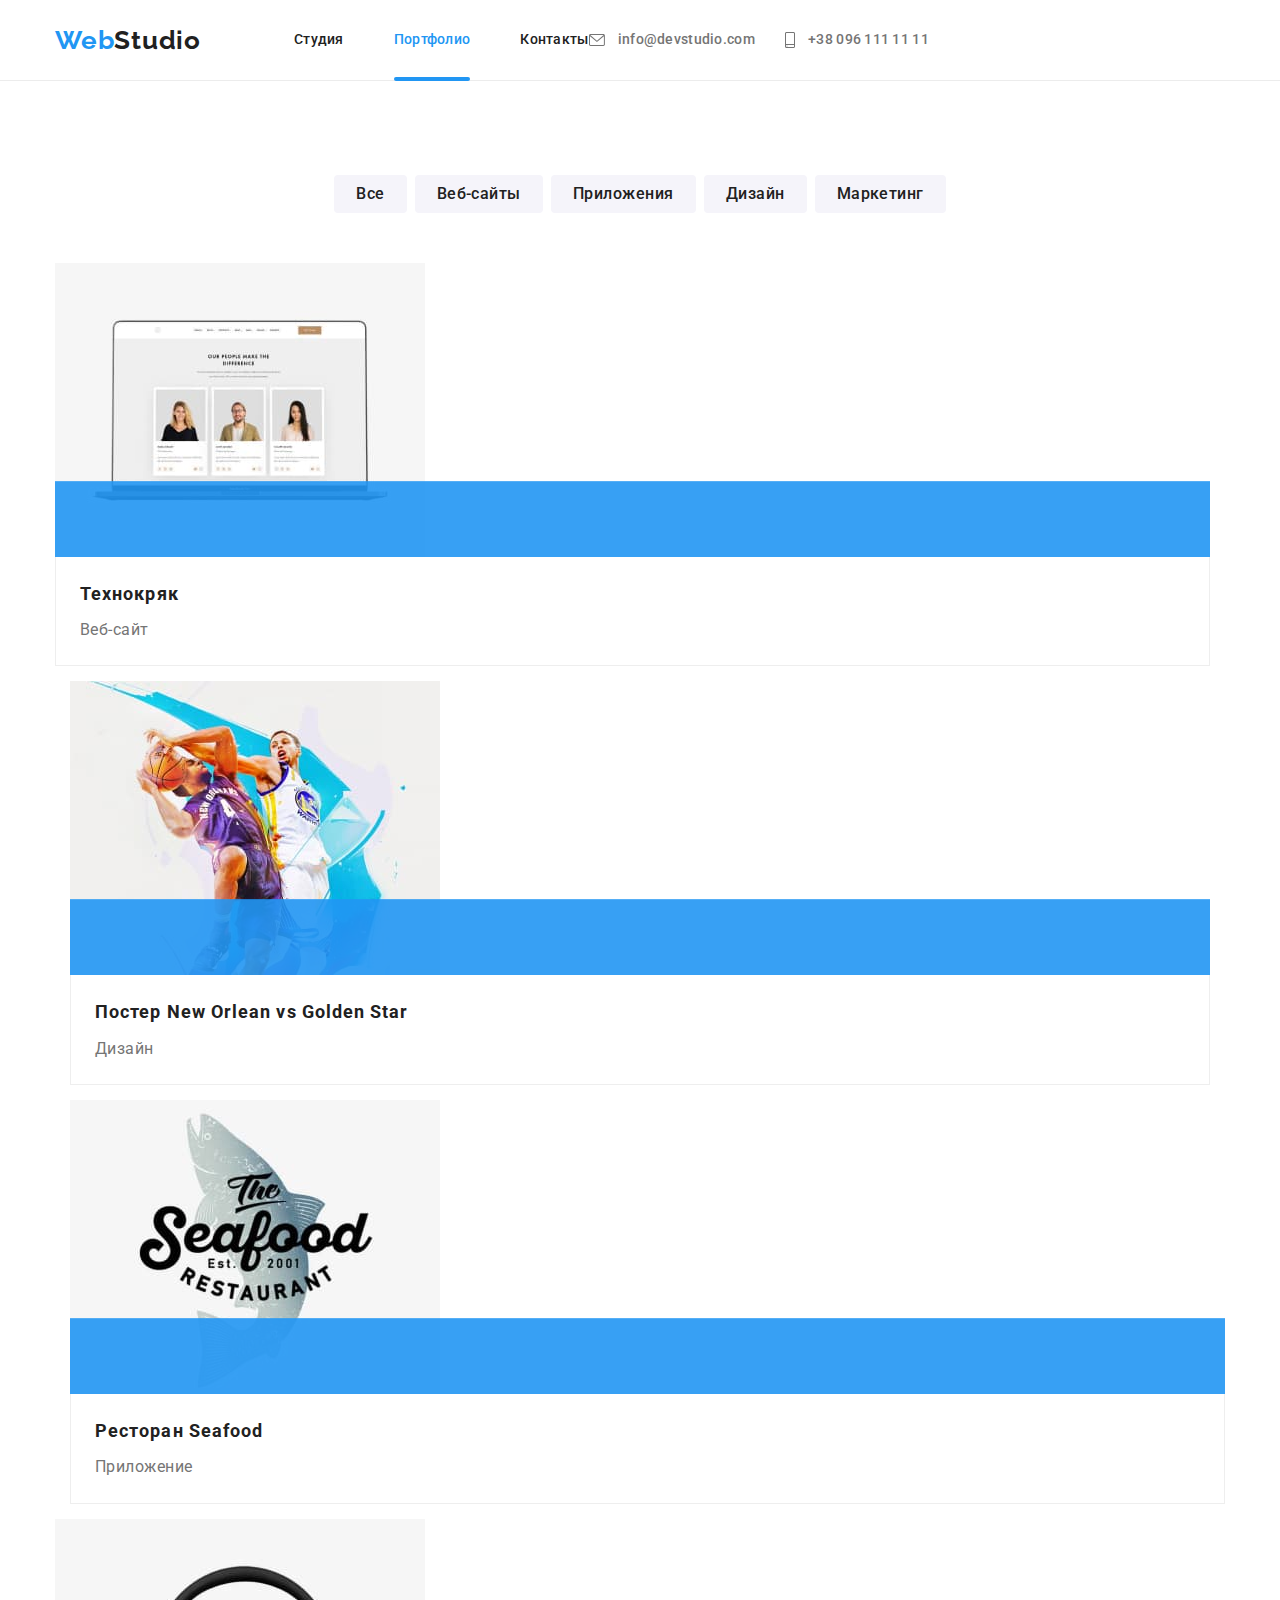
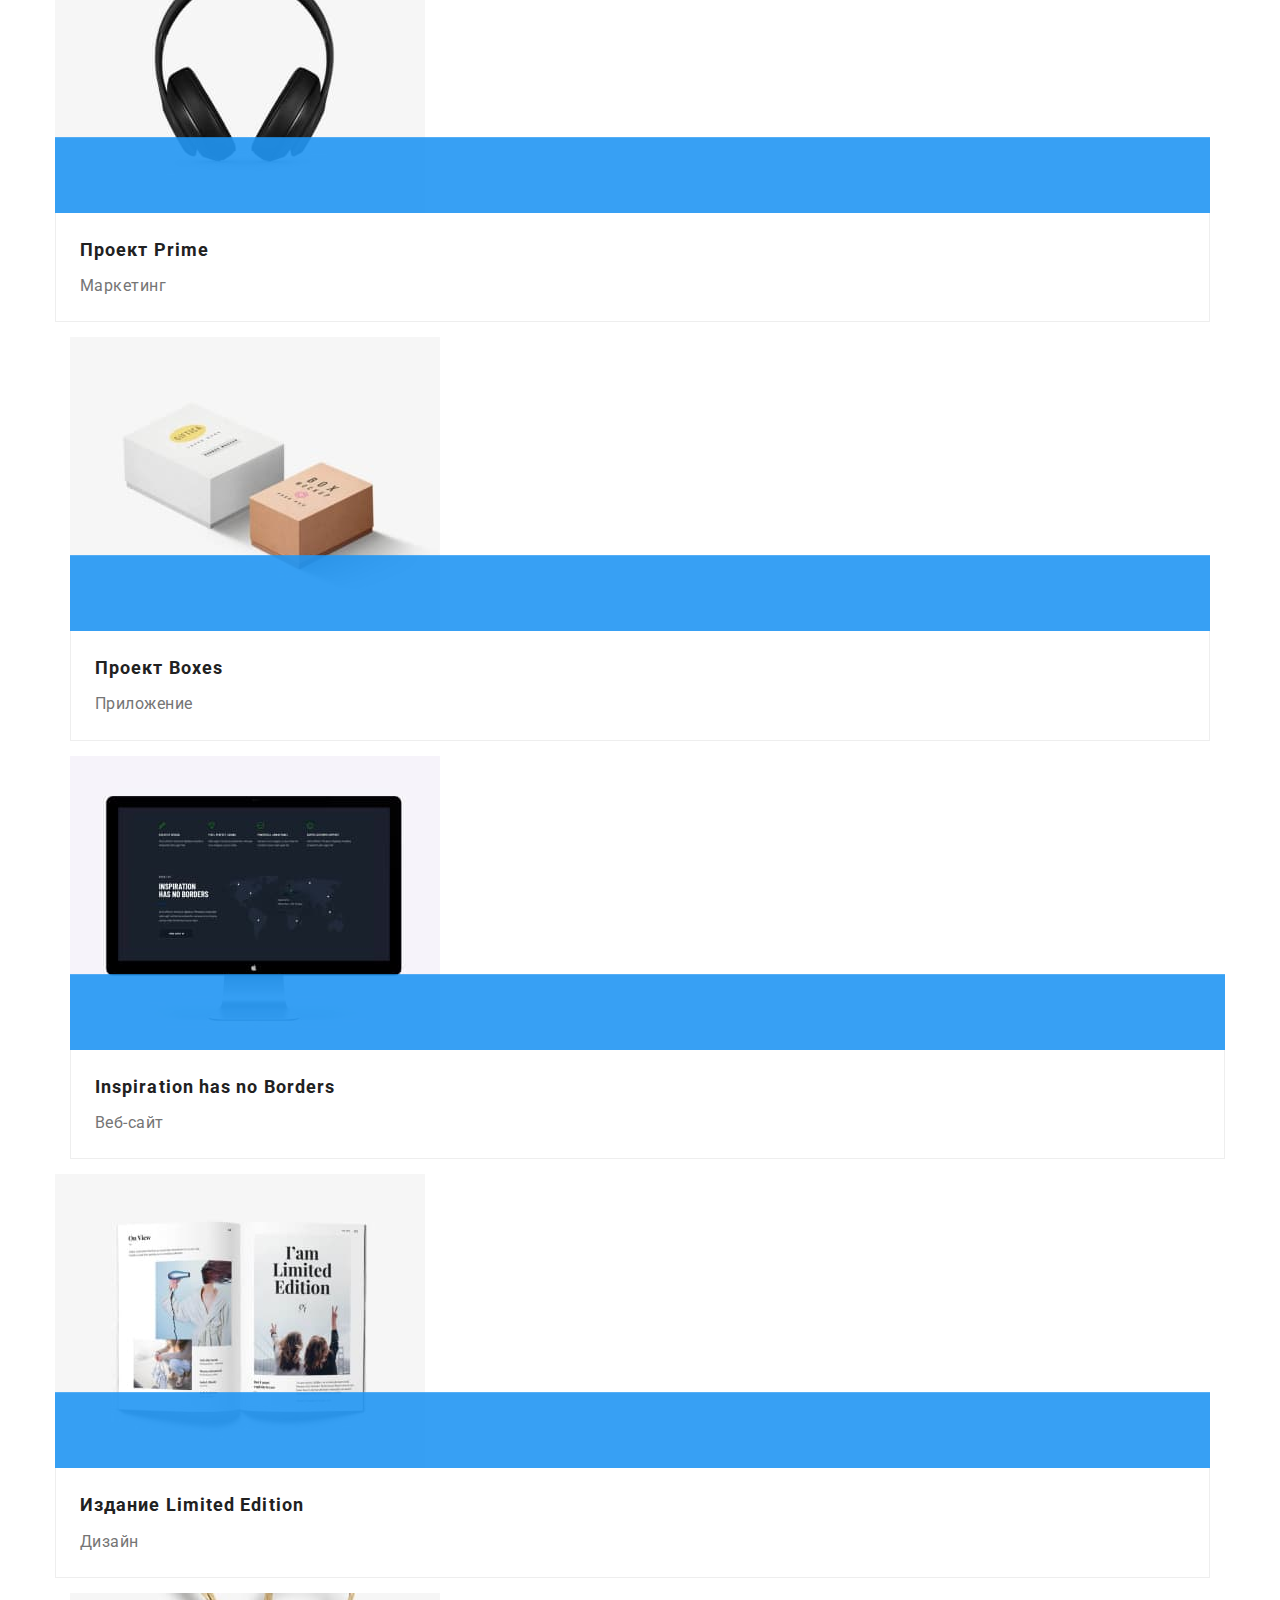
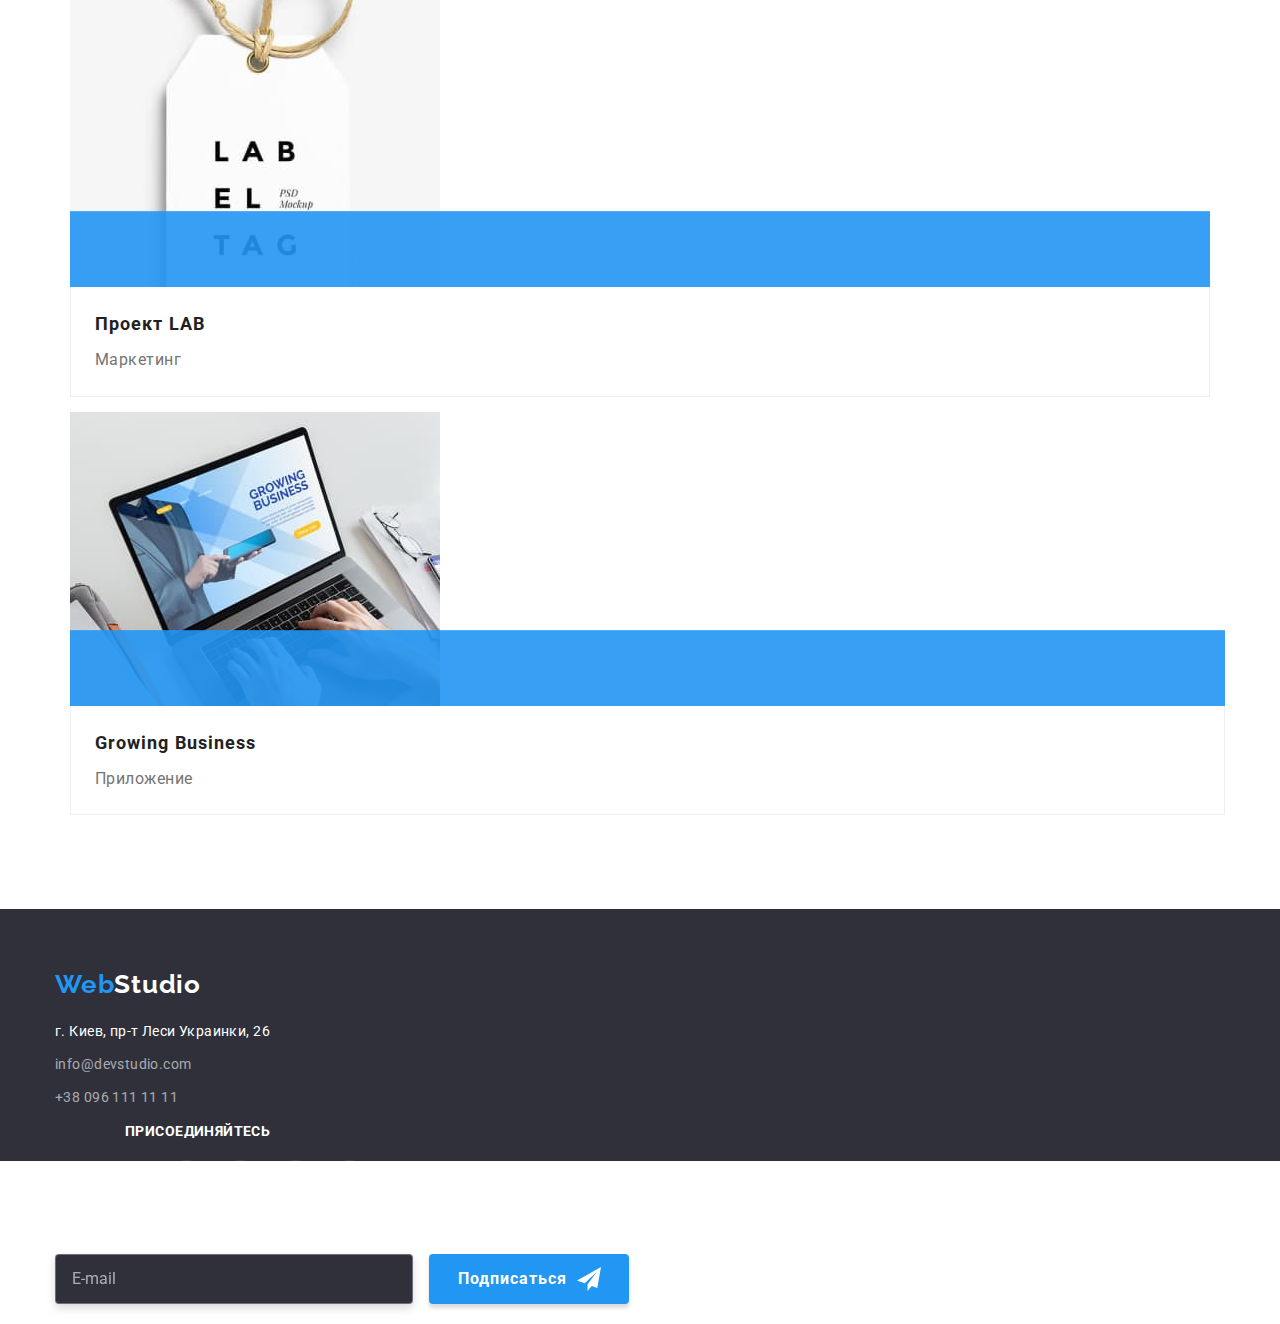
==== commit 894cb19b: "04.08-hw-08" ====
--- a/portfolio.html
+++ b/portfolio.html
@@ -18,47 +18,67 @@
     <div class="container header__container">
         <nav class="navigation">
             <a href="./index.html" class="logo-header box"><span class="blue">Web</span>Studio</a>
-            <ul class="menu list">
-                <li><a href="./index.html" class="menu__studio box">Студия</a></li>
-                <li><a href="./portfolio.html" class="menu__portfolio menu__portfolio--is-active menu__portfolio--current box">Портфолио</a></li>
-                <li><a href="" class="menu__contacts box">Контакты</a></li>
-            </ul>
+            <!-- Мобільне меню -->
+            <button type="button" class="mobile-button" aria-expanded="false" aria-controls="menu-container"
+                data-menu-button>
+                <svg width="18.7" height="18.7" aria-label="Переключатель мобильного меню" class="mobile-button__icon">
+                    <use class="icon-cross" href="./images/hw/icons.svg#icon-cross"></use>
+                    <use class="icon-menu" href="./images/hw/icons.svg#icon-menu"></use>
+                </svg>
+            </button>
+
+            <div class="menu-container" id="menu-container" data-menu>
+                <!-- Меню хедер -->
+                <nav class="list-navigation">
+                    <ul class="menu list">
+                        <li class="menu__item">
+                            <a href="./index.html"class="menu__studio box">Студия</a>
+                        </li>
+                        <li class="menu__item">
+                            <a href="./portfolio.html" class="menu__portfolio menu__portfolio--is-active menu__portfolio--current box">Портфолио</a>
+                        </li>
+                        <li class="menu__item">
+                            <a href="" class="menu__contacts box">Контакты</a>
+                        </li>
+                    </ul>
+                </nav>
+                <div class="list-adress">
+                    <ul class="contact">
+                        <li class="contacts__item">
+                            <a href="mailto:info@devstudio.com" class="contact__mail box">
+                                <svg class="contact__icon" width="16px" height="12px">
+                                    <use class="use-mail" href="./images/hw/icons.svg#envelope1"></use>
+                                </svg>
+                                info@devstudio.com</a>
+                        </li>
+                        <li class="contacts__item">
+                            <a href="tel:+380961111111" class="contact__tel box">
+                                <svg class="contact__icon" width="10px" height="16px">
+                                    <use href="./images/hw/icons.svg#smartphone2"></use>
+                                </svg>
+                                +38 096 111 11 11</a>
+                        </li>
+                    </ul>
+                </div>
+            </div>
         </nav>
-        <div class="list-adress">
-            <ul class="contact">
-                <li class="contact__adress">
-                    <a href="mailto:info@devstudio.com" class="contact__mail box">
-                        <svg class="contact__icon" width="16px" height="12px">
-                            <use href="./imeges/hw/icons.svg#envelope1"></use>
-                        </svg>
-                        info@devstudio.com</a>
-                </li>
-                <li class="adressli">
-                    <a href="tel:+380961111111" class="contact__tel box">
-                        <svg class="contact__icon" width="10px" height="16px">
-                            <use href="./imeges/hw/icons.svg#smartphone2"></use>
-                        </svg>
-                        +38 096 111 11 11</a>
-                </li>
-            </ul>
-        </div>
     </div>
 </header>
  <main>
     <section class="options">
         <div class="container">
             <ul class="buttons-portfolio">
+                <li class="buttons-portfolio__item"><button class="buttons-portfolio__all box" type="button">Все</button></li>
                 <li class="buttons-portfolio__item"><button class="buttons-portfolio__web box" type="button">Веб-сайты</button></li>
                 <li class="buttons-portfolio__item"><button class="buttons-portfolio__applications box" type="button">Приложения</button></li>
                 <li class="buttons-portfolio__item"><button class="buttons-portfolio__design box" type="button">Дизайн</button></li>
                 <li class="buttons-portfolio__item"><button class="buttons-portfolio__marketing box" type="button">Маркетинг</button></li>
-                <li class="buttons-portfolio__item"><button class="buttons-portfolio__all box" type="button">Все</button></li>
             </ul>
             <ul class="icon">
                 <li class="icon__element box">
                     <a class="icon__a-сard" href="">
                         <div class="surfacing">
-                            <img src="./imeges/Список_з_картинками/img1.jpg" class="surfacing__img" alt="img1.jpg" width="370" height="294">
+                            <img src="./images/Список_з_картинками/img1.jpg" class="surfacing__img" alt="img1.jpg" width="370" height="294">
                             <div class="surfacing__div">
                             <p class="surfacing__text">Ресурс предлагает комплексные предложения с разным уровнем функционала и сервисов.
                                 Все это позволит посетителю получить
@@ -74,7 +94,7 @@
                 <li class="icon__element box">
                     <a class="icon__a-сard" href="">
                     <div class="surfacing">
-                      <img src="./imeges/Список_з_картинками/img2.jpg" class="surfacing__img" alt="img2.jpg" width="370" height="294">
+                      <img src="./images/Список_з_картинками/img2.jpg" class="surfacing__img" alt="img2.jpg" width="370" height="294">
                       <div class="surfacing__div">
                         <p class="surfacing__text">Ресурс предлагает комплексные предложения с разным уровнем функционала и сервисов.
                             Все это позволит посетителю получить
@@ -90,7 +110,7 @@
                 <li class="icon__element box">
                     <a class="icon__a-сard" href="">
                     <div class="surfacing">
-                       <img src="./imeges/Список_з_картинками/img3.jpg" class="surfacing__img" alt="img3.jpg" width="370" height="294">
+                       <img src="./images/Список_з_картинками/img3.jpg" class="surfacing__img" alt="img3.jpg" width="370" height="294">
                        <div class="surfacing__div">
                          <p class="surfacing__text">Ресурс предлагает комплексные предложения с разным уровнем функционала и сервисов.
                             Все это позволит посетителю получить
@@ -106,7 +126,7 @@
                 <li class="icon__element box">
                     <a class="icon__a-сard" href="">
                     <div class="surfacing">
-                       <img src="./imeges/Список_з_картинками/img4.jpg" class="surfacing__img" alt="img4.jpg" width="370" height="294">
+                       <img src="./images/Список_з_картинками/img4.jpg" class="surfacing__img" alt="img4.jpg" width="370" height="294">
                        <div class="surfacing__div">
                           <p class="surfacing__text">Ресурс предлагает комплексные предложения с разным уровнем функционала и сервисов.
                             Все это позволит посетителю получить
@@ -122,7 +142,7 @@
                 <li class="icon__element box">
                     <a class="icon__a-сard" href="">
                     <div class="surfacing">
-                       <img src="./imeges/Список_з_картинками/img5.jpg" class="surfacing__img" alt="img5.jpg" width="370" height="294">
+                       <img src="./images/Список_з_картинками/img5.jpg" class="surfacing__img" alt="img5.jpg" width="370" height="294">
                        <div class="surfacing__div">
                           <p class="surfacing__text">Ресурс предлагает комплексные предложения с разным уровнем функционала и сервисов.
                             Все это позволит посетителю получить
@@ -138,7 +158,7 @@
                 <li class="icon__element box">
                     <a class="icon__a-сard" href="">
                     <div class="surfacing">
-                      <img src="./imeges/Список_з_картинками/img6.jpg" class="surfacing__img" alt="img6.jpg" width="370" height="294">
+                      <img src="./images/Список_з_картинками/img6.jpg" class="surfacing__img" alt="img6.jpg" width="370" height="294">
                       <div class="surfacing__div">
                         <p class="surfacing__text">Ресурс предлагает комплексные предложения с разным уровнем функционала и сервисов.
                             Все это позволит посетителю получить
@@ -154,7 +174,7 @@
                 <li class="icon__element box">
                     <a class="icon__a-сard" href="">
                     <div class="surfacing">
-                       <img src="./imeges/Список_з_картинками/img7.jpg" class="surfacing__img" alt="img7.jpg" width="370" height="294">
+                       <img src="./images/Список_з_картинками/img7.jpg" class="surfacing__img" alt="img7.jpg" width="370" height="294">
                        <div class="surfacing__div">
                           <p class="surfacing__text">Ресурс предлагает комплексные предложения с разным уровнем функционала и сервисов.
                             Все это позволит посетителю получить
@@ -170,7 +190,7 @@
                 <li class="icon__element box">
                     <a class="icon__a-сard" href="">
                     <div class="surfacing">
-                       <img src="./imeges/Список_з_картинками/img8.jpg" class="surfacing__img" alt="img8.jpg" width="370" height="294">
+                       <img src="./images/Список_з_картинками/img8.jpg" class="surfacing__img" alt="img8.jpg" width="370" height="294">
                        <div class="surfacing__div">
                         <p class="surfacing__text">Ресурс предлагает комплексные предложения с разным уровнем функционала и сервисов.
                             Все это позволит посетителю получить
@@ -186,7 +206,7 @@
                 <li class="icon__element box">
                     <a class="icon__a-сard" href="">
                     <div class="surfacing">
-                       <img src="./imeges/Список_з_картинками/img9.jpg" class="surfacing__img" alt="img9.jpg" width="370" height="294">
+                       <img src="./images/Список_з_картинками/img9.jpg" class="surfacing__img" alt="img9.jpg" width="370" height="294">
                        <div class="surfacing__div">
                           <p class="surfacing__text">Ресурс предлагает комплексные предложения с разным уровнем функционала и сервисов.
                             Все это позволит посетителю получить
@@ -225,28 +245,28 @@
                 <li class="lists-f__list">
                     <a class="lists-f__link" href="">
                         <svg class="lists-f__instagram-white" width="20px" height="20px">
-                            <use href="./imeges/hw/icons.svg#instagram-white"></use>
+                            <use href="./images/hw/icons.svg#instagram-white"></use>
                         </svg>
                     </a>
                 </li>
                 <li class="lists-f__list">
                     <a class="lists-f__link" href="">
                         <svg class="lists-f__twitter-white" width="20px" height="20px">
-                            <use href="./imeges/hw/icons.svg#twitter-white"></use>
+                            <use href="./images/hw/icons.svg#twitter-white"></use>
                         </svg>
                     </a>
                 </li>
                 <li class="lists-f__list">
                     <a class="lists-f__link" href="">
                         <svg class="lists-f__facebook-white" width="20px" height="20px">
-                            <use href="./imeges/hw/icons.svg#facebook-white"></use>
+                            <use href="./images/hw/icons.svg#facebook-white"></use>
                         </svg>
                     </a>
                 </li>
                 <li class="lists-f__list">
                     <a class="lists-f__link" href="">
                         <svg class="lists-f__linkedin-white" width="20px" height="20px">
-                            <use href="./imeges/hw/icons.svg#linkedin-white"></use>
+                            <use href="./images/hw/icons.svg#linkedin-white"></use>
                         </svg>
                     </a>
                 </li>
@@ -261,13 +281,29 @@
                     <input id="footer-subscribe" type="email" name="email" class="footer-form__subscribe" placeholder="E-mail">
                     <button type="submit" class=" button footer-form__button">
                         <svg class="footer-form__icon" width="24px" height="24px">
-                            <use href="./imeges/hw/icons.svg#icon-send"></use>
+                            <use href="./images/hw/icons.svg#icon-send"></use>
                         </svg>Подписаться</button>
                 </div>
             </div>
         </form>
     </div>
 </footer>
+<!-- Скрипт для модального окна -->
+<script src="./js/modal.js"></script>
+
+<!-- Скрипт для мобильного меню -->
+<script src="./js/menu.js"></script>
+
+<!-- Скрипт для отправки данных с формы модального окна -->
+<script>
+    (() => {
+        document.querySelector(".js-speaker-form").addEventListener("submit", (e) => {
+            e.preventDefault();
+
+            new FormData(e.currentTarget).forEach((value, name) => console.log(`${name}: ${value}`));
+        });
+    })();
+</script>
 </body>
 </html>
 
--- a/css/main.min.css
+++ b/css/main.min.css
@@ -1 +1 @@
-:root{--primary-text-color: #757575;--title-text-color: #212121;--accent-color1: #2196F3;--accent-color2: #FFFFFF;--background-color: #FFFFFF;--other-background-color: #F5F4FA;--background: #2F303A;--blue-background: #2196F3;--items: 3;--indent: 30px;--color-icon: #AFB1B8;--primary-bg-color: #E5E5E5;--transform-1: 250ms cubic-bezier(0.4, 0, 0.2, 1)}body{margin:0px;background-color:#fff;font-family:"Roboto",sans-serif;color:#757575}.container{width:1200px;margin-left:auto;margin-right:auto;padding-left:15px;padding-right:15px}.lists-b,.lists-c,.lists-d,.lists-e,.lists-f{list-style:none;padding-left:0;display:block;margin:0}.lists-b,.lists-c,.lists-e{-webkit-box-pack:center;-ms-flex-pack:center;justify-content:center;-webkit-box-align:center;-ms-flex-align:center;align-items:center;-webkit-box-pack:justify;-ms-flex-pack:justify;justify-content:space-between;display:-webkit-box;display:-ms-flexbox;display:flex}.visually-hidden{position:absolute;width:1px;height:1px;margin:-1px;border:0;padding:0;white-space:nowrap;-webkit-clip-path:inset(100%);clip-path:inset(100%);clip:rect(0 0 0 0);overflow:hidden}.lists-a{list-style:none;padding-left:0;display:block;margin:0;-webkit-box-pack:center;-ms-flex-pack:center;justify-content:center;-webkit-box-align:center;-ms-flex-align:center;align-items:center;-webkit-box-pack:justify;-ms-flex-pack:justify;justify-content:space-between;display:-webkit-box;display:-ms-flexbox;display:flex}.lists-a__plate::before,.lists-a__clock::before,.lists-a__diagram::before,.lists-a__astronaut::before{content:"";display:block;height:120px;border-radius:4px;background-repeat:no-repeat;background-position:center;background-color:var(--other-background-color)}.lists-a__plate::before{background-image:url(../imeges/hw/original.svg/plate1.svg)}.lists-a__clock::before{background-image:url(../imeges/hw/original.svg/clock2.svg)}.lists-a__diagram::before{background-image:url(../imeges/hw/original.svg/diagram3.svg)}.lists-a__astronaut::before{background-image:url(../imeges/hw/original.svg/astronaut4.svg)}.lists-a__title{font-weight:700;font-size:14px;line-height:1.7;letter-spacing:.03em;text-transform:uppercase;color:var(--title-text-color);margin-bottom:10px;margin-top:30px;width:270px}.lists-a__paragraph{font-weight:400;font-size:14px;line-height:1.7;letter-spacing:.03em;color:var(--primary-text-color);margin-top:0px;margin-bottom:0px;width:270px}.description{padding-top:94px;-webkit-box-align:center;-ms-flex-align:center;align-items:center;display:-webkit-box;display:-ms-flexbox;display:flex}.icon{list-style:none;display:-webkit-box;display:-ms-flexbox;display:flex;-ms-flex-wrap:wrap;flex-wrap:wrap;margin-bottom:0px;margin-top:50px;padding-left:0}.icon__a-сard{color:inherit}.icon__element{position:relative;-webkit-transition:color var(--transform-1);transition:color var(--transform-1);-ms-flex-preferred-size:calc((100% - var(--indent)*var(--items))/var(--items));flex-basis:calc((100% - var(--indent)*var(--items))/var(--items));margin:calc(var(--indent)/2)}.icon__a-сard{text-decoration:none}.icon__element:nth-child(n+7){margin-bottom:0px}.icon__element:nth-child(3n+1){margin-left:0px}.icon__element:nth-child(3n){margin-right:0px}.icon__element:nth-child(-n+3){margin-top:0px}.icon__element:hover{-webkit-box-shadow:0px 1px 1px rgba(0,0,0,.12),0px 4px 4px rgba(0,0,0,.06),1px 4px 6px rgba(0,0,0,.16);box-shadow:0px 1px 1px rgba(0,0,0,.12),0px 4px 4px rgba(0,0,0,.06),1px 4px 6px rgba(0,0,0,.16)}.icon__a-сard:hover .surfacing__div,.icon__a-сard:focus .surfacing__div{-webkit-transform:translateY(0%);transform:translateY(0%)}.surfacing{position:relative;overflow:hidden}.surfacing__img{display:block}.surfacing__div{position:absolute;top:0;left:0;-webkit-transform:translateY(100%);transform:translateY(100%);padding:63px 24px;background:rgba(33,150,243,.9);-webkit-transition:-webkit-transform var(--transform-1);transition:-webkit-transform var(--transform-1);transition:transform var(--transform-1);transition:transform var(--transform-1), -webkit-transform var(--transform-1)}.surfacing__text{font-weight:400;font-size:18px;line-height:1.56;letter-spacing:.03em;color:#fff}.about-card{padding-top:20px;padding-bottom:20px;border-right:1px solid #eee;border-bottom:1px solid #eee;border-left:1px solid #eee}.about-card__title{font-weight:700;font-size:18px;line-height:1.9;letter-spacing:.06em;color:var(--title-text-color);margin:0px 0px 4px 0px;padding-left:24px;padding-right:24px}.about-card__text{font-weight:400;font-size:16px;line-height:1.9;letter-spacing:.03em;color:var(--primary-text-color);margin:0px;padding-left:24px;padding-right:24px}.doing{padding-top:94px;padding-bottom:94px}.doing__title{font-weight:700;font-size:36px;line-height:1.2;text-align:center;letter-spacing:.03em;color:var(--title-text-color);margin-bottom:50px;margin-top:0}.lists-b{margin-top:0px;margin-bottom:0px}.list-pictures__img1,.list-pictures__img2,.list-pictures__img3{display:block}.list-pictures{position:relative}.list-pictures__paragraph{position:absolute;bottom:0;left:0;right:0;margin:0;padding-top:27px;padding-bottom:27px;font-weight:700;font-size:14px;line-height:1.143;text-align:center;text-transform:uppercase;color:var(--accent-color2)}.list-pictures::before{position:absolute;content:"";height:70px;width:100%;left:0;bottom:0;background:rgba(47,48,58,.8)}.ourteam{background:var(--other-background-color);padding-top:94px;padding-bottom:94px}.ourteam__title{font-weight:700;font-size:36px;line-height:1.2;text-align:center;letter-spacing:.03em;color:var(--title-text-color);margin-top:0px;margin-bottom:50px}.employee-and-position{padding-top:30px;padding-bottom:30px}.employee-and-position__name,.employee-and-position__position{font-size:16px;line-height:1.19;text-align:center;letter-spacing:.03em}.employee-and-position__name{margin-top:0px;margin-bottom:10px;font-weight:500;color:var(--title-text-color)}.employee-and-position__position{margin-top:0px;margin-bottom:0px;font-weight:400}.lists-c{margin-top:0px}.lists-c__igor,.lists-c__olga,.lists-c__nicholas,.lists-c__michael{width:270px;background:var(--background-color);-webkit-box-shadow:0px 1px 3px rgba(0,0,0,.12),0px 1px 1px rgba(0,0,0,.14),0px 2px 1px rgba(0,0,0,.2);box-shadow:0px 1px 3px rgba(0,0,0,.12),0px 1px 1px rgba(0,0,0,.14),0px 2px 1px rgba(0,0,0,.2);border-radius:0px 0px 4px 4px}.network{display:-webkit-box;display:-ms-flexbox;display:flex;padding:0;margin:0;list-style:none;-webkit-box-align:center;-ms-flex-align:center;align-items:center;-webkit-box-pack:center;-ms-flex-pack:center;justify-content:center;margin-top:16px}.network__employee{display:-webkit-box;display:-ms-flexbox;display:flex}.network__employee:not(:last-child){margin-right:10px}.customers{padding-top:94px;padding-bottom:94px}.customers__title{font-weight:700;font-size:36px;line-height:1.2;text-align:center;letter-spacing:.03em;color:var(--title-text-color);margin-top:0px;margin-bottom:50px}.customers__group1,.customers__group2,.customers__group3,.customers__group4,.customers__group5,.customers__group6{width:170px;height:92px;border:1px solid #afb1b8;border-radius:4px;display:-webkit-box;display:-ms-flexbox;display:flex;-webkit-box-pack:center;-ms-flex-pack:center;justify-content:center;-webkit-box-align:center;-ms-flex-align:center;align-items:center;cursor:pointer;padding:0;fill:var(--color-icon);-webkit-transition:fill var(--transform-1);transition:fill var(--transform-1)}.customers__group1:hover .svg-group1,.customers__group2:hover .svg-group2,.customers__group3:hover .svg-group3,.customers__group4:hover .svg-group4,.customers__group5:hover .svg-group5,.customers__group6:hover .svg-group6,.customers__group1:focus .svg-group1,.customers__group2:focus .svg-group2,.customers__group3:focus .svg-group3,.customers__group4:focus .svg-group4,.customers__group5:focus .svg-group5,.customers__group6:focus .svg-group6{fill:var(--blue-background)}.customers__group1:hover,.customers__group2:hover,.customers__group3:hover,.customers__group4:hover,.customers__group5:hover,.customers__group6:hover,.customers__group1:focus,.customers__group2:focus,.customers__group3:focus,.customers__group4:focus,.customers__group5:focus,.customers__group6:focus{border:1px solid var(--blue-background)}.join{-moz-tab-size:4;-o-tab-size:4;tab-size:4;line-height:1.15;margin-left:70px;padding-top:15px}.second-footer-div{margin-left:70px;margin-right:93px}.second-footer-div__title{font-family:"Roboto",sans-serif;font-weight:700;font-size:14px;line-height:1.14;letter-spacing:.03em;text-transform:uppercase;color:var(--accent-color2);margin-bottom:20px}.end{display:-webkit-box;display:-ms-flexbox;display:flex}.hero{text-align:center;padding-top:200px;padding-bottom:200px}.hero__title{font-weight:900;font-size:44px;line-height:1.4;letter-spacing:.06em;text-transform:uppercase;color:var(--accent-color2);display:inline-block;margin-top:0px;margin-bottom:30px;display:-webkit-box;display:-ms-flexbox;display:flex;width:696px;margin-left:auto;margin-right:auto}.hero__button{background:var(--blue-background);color:var(--accent-color2);border-color:rgba(0,0,0,0);display:inline-block;text-transform:none;padding:10px 32px;text-decoration:none;border-radius:4px;-webkit-transition-property:color,background-color,-webkit-box-shadow;transition-property:color,background-color,-webkit-box-shadow;transition-property:color,background-color,box-shadow;transition-property:color,background-color,box-shadow,-webkit-box-shadow;-webkit-transition-duration:250ms;transition-duration:250ms;-webkit-transition-timing-function:cubic-bezier(0.4, 0, 0.2, 1);transition-timing-function:cubic-bezier(0.4, 0, 0.2, 1)}.hero__button:hover,.hero__button:focus{color:var(--accent-color2);background-color:var(--blue-background);outline:none;-webkit-box-shadow:0px 3px 1px rgba(0,0,0,.1),0px 1px 2px rgba(0,0,0,.08),0px 2px 2px rgba(0,0,0,.12);box-shadow:0px 3px 1px rgba(0,0,0,.1),0px 1px 2px rgba(0,0,0,.08),0px 2px 2px rgba(0,0,0,.12)}.menu{list-style:none;padding-left:0;display:block;margin:0}.menu__studio,.menu__portfolio,.menu__contacts{font-weight:500;font-size:14px;line-height:1.1;letter-spacing:.02em;color:var(--title-text-color);text-decoration:none;display:inline-block;-webkit-transition:color var(--transform-1);transition:color var(--transform-1)}.menu__studio--current,.menu__portfolio--current{color:var(--accent-color1)}.menu__studio:focus,.menu__portfolio:focus,.menu__contacts:focus,.menu__studio:hover,.menu__portfolio:hover,.menu__contacts:hover{color:var(--accent-color1)}.menu__studio,.menu__portfolio,.menu__contacts{display:block;padding-top:32px;padding-bottom:32px}.menu__studio,.menu__portfolio,.menu__contacts{position:relative}.menu__studio--is-active,.menu__portfolio--is-active,.menu__contacts--is-active{color:var(--blue-background)}.menu__studio--is-active::after,.menu__portfolio--is-active::after,.menu__contacts--is-active::after{position:absolute;content:"";bottom:-1px;left:0;border-radius:2px;width:100%;height:4px;background-color:var(--blue-background)}.blue,.contact__mail:focus,.contact__tel:focus{color:var(--accent-color1)}.contact__mail,.contact__tel{display:block;padding-top:32px;padding-bottom:32px}.list li:not(:last-child){margin-right:50px}.contact li:not(:last-child){margin-right:30px}.list{display:-webkit-box;display:-ms-flexbox;display:flex;margin:0px 0px 0px 93px;padding:0}.contact{display:-webkit-box;display:-ms-flexbox;display:flex;margin-left:auto;list-style:none;padding:0px;margin:0px}.contact__mail,.contact__tel{display:-webkit-box;display:-ms-flexbox;display:flex;-webkit-box-align:center;-ms-flex-align:center;align-items:center;font-weight:500;font-size:14px;line-height:1.1;letter-spacing:.02em;text-decoration:none;color:var(--primary-text-color);-webkit-transition:color var(--transform-1);transition:color var(--transform-1)}.contact__icon{vertical-align:middle;fill:currentColor;margin-right:10px;-webkit-transition:color var(--transform-1);transition:color var(--transform-1)}.contact__mail:hover,.contact__tel:hover{color:#2196f3}.contact__mail:hover .icon-mail,.contact__tel:hover .contact__icon{fill:var(--blue-background)}.contact__mail:focus,.contact__tel:focus{color:#2196f3}.contact__mail:focus .icon-mail,.contact__tel:focus .contact__icon{fill:var(--blue-background)}.header__container,.navigation,.contact{display:-webkit-box;display:-ms-flexbox;display:flex;-webkit-box-align:center;-ms-flex-align:center;align-items:center;-webkit-box-pack:justify;-ms-flex-pack:justify;justify-content:space-between}.adressli{position:relative}.list-adress{-webkit-box-align:center;-ms-flex-align:center;align-items:center}.instagram,.twitter,.facebook,.linkedin{display:inline-block;padding:0;border:none;cursor:pointer;border-radius:50%;width:44px;height:44px;display:-webkit-box;display:-ms-flexbox;display:flex;-webkit-box-pack:center;-ms-flex-pack:center;justify-content:center;-webkit-box-align:center;-ms-flex-align:center;align-items:center;-webkit-transition:fill,background-color var(--transform-1);transition:fill,background-color var(--transform-1)}.instagram:hover,.instagram:hover,.instagram:hover,.instagram:hover,.twitter:hover,.twitter:hover,.twitter:hover,.twitter:hover,.facebook:hover,.facebook:hover,.facebook:hover,.facebook:hover,.linkedin:hover,.linkedin:hover,.linkedin:hover,.linkedin:hover{background-color:var(--blue-background)}.instagram:focus,.instagram:focus,.instagram:focus,.instagram:focus,.twitter:focus,.twitter:focus,.twitter:focus,.twitter:focus,.facebook:focus,.facebook:focus,.facebook:focus,.facebook:focus,.linkedin:focus,.linkedin:focus,.linkedin:focus,.linkedin:focus{background-color:var(--blue-background)}.instagram:hover .svg-instagram,.instagram:hover .svg-twitter,.instagram:hover .svg-facebook,.instagram:hover .svg-linkedin,.twitter:hover .svg-instagram,.twitter:hover .svg-twitter,.twitter:hover .svg-facebook,.twitter:hover .svg-linkedin,.facebook:hover .svg-instagram,.facebook:hover .svg-twitter,.facebook:hover .svg-facebook,.facebook:hover .svg-linkedin,.linkedin:hover .svg-instagram,.linkedin:hover .svg-twitter,.linkedin:hover .svg-facebook,.linkedin:hover .svg-linkedin{fill:#fff}.instagram:focus .svg-instagram,.instagram:focus .svg-twitter,.instagram:focus .svg-facebook,.instagram:focus .svg-linkedin,.twitter:focus .svg-instagram,.twitter:focus .svg-twitter,.twitter:focus .svg-facebook,.twitter:focus .svg-linkedin,.facebook:focus .svg-instagram,.facebook:focus .svg-twitter,.facebook:focus .svg-facebook,.facebook:focus .svg-linkedin,.linkedin:focus .svg-instagram,.linkedin:focus .svg-twitter,.linkedin:focus .svg-facebook,.linkedin:focus .svg-linkedin{fill:#fff}.svg-instagram,.svg-twitter,.svg-facebook,.svg-linkedin{fill:currentColor;fill:#afb1b8}.lists-f{display:-webkit-box;display:-ms-flexbox;display:flex;-webkit-box-orient:horizontal;-webkit-box-direction:normal;-ms-flex-direction:row;flex-direction:row;margin-top:0;margin-bottom:0}.lists-f__list{-webkit-transition:color var(--transform-1);transition:color var(--transform-1)}.lists-f__list:hover{fill:var(--blue-background)}.lists-f__link{display:-webkit-box;display:-ms-flexbox;display:flex;-webkit-box-pack:center;-ms-flex-pack:center;justify-content:center;-webkit-box-align:center;-ms-flex-align:center;align-items:center;width:44px;height:44px;border-radius:50%;background:rgba(255,255,255,.1);-webkit-transition:background-color var(--transform-1);transition:background-color var(--transform-1)}.lists-f__instagram-white,.lists-f__twitter-white,.lists-f__facebook-white,.lists-f__linkedin-white{fill:var(--accent-color2)}.lists-f__list:not(:last-child){margin-right:10px}.lists-f__link:hover{background-color:var(--blue-background)}.lists-f__link:focus{background-color:var(--blue-background)}.footer-form__button{position:relative;border-radius:4px;border:none;background-color:var(--accent-color1);color:var(--accent-color2);height:50px;font-weight:700;font-size:16px;line-height:1.88;letter-spacing:.06em;padding:10px 62px 10px 29px;-webkit-box-shadow:0px 4px 4px rgba(0,0,0,.15);box-shadow:0px 4px 4px rgba(0,0,0,.15);cursor:pointer}.footer-form__icon{position:absolute;top:13px;right:28px;fill:var(--background-color)}.buttons-portfolio{list-style:none;display:-webkit-box;display:-ms-flexbox;display:flex;margin:0px;padding-left:0;-webkit-box-pack:center;-ms-flex-pack:center;justify-content:center}.buttons-portfolio__all,.buttons-portfolio__web,.buttons-portfolio__applications,.buttons-portfolio__design,.buttons-portfolio__marketing{border:none;background:var(--other-background-color);cursor:pointer;color:var(--title-text-color);font-weight:500;font-size:16px;line-height:1.6;letter-spacing:.03em;font-family:"Roboto",sans-serif;display:inline-block;text-transform:none;padding:6px 22px;text-decoration:none;border-radius:4px;-webkit-transition:background-color var(--transform-1);transition:background-color var(--transform-1);-webkit-transition:color var(--transform-1);transition:color var(--transform-1)}.buttons-portfolio__all:hover,.buttons-portfolio__all:focus,.buttons-portfolio__web:hover,.buttons-portfolio__web:focus,.buttons-portfolio__applications:hover,.buttons-portfolio__applications:focus,.buttons-portfolio__design:hover,.buttons-portfolio__design:focus,.buttons-portfolio__marketing:hover,.buttons-portfolio__marketing:focus{background-color:var(--blue-background);border-color:rgba(0,0,0,0);color:var(--accent-color2);-webkit-box-shadow:0px 1px 2px rgba(0,0,0,.08);box-shadow:0px 1px 2px rgba(0,0,0,.08);-webkit-box-shadow:0px 3px 1px rgba(0,0,0,.1);box-shadow:0px 3px 1px rgba(0,0,0,.1);-webkit-box-shadow:0px 4px 4px rgba(0,0,0,.25);box-shadow:0px 4px 4px rgba(0,0,0,.25)}.buttons-portfolio__item:not(:last-child){margin-right:8px}.options{padding-top:94px;padding-bottom:94px}.header{border-bottom:1px solid #ececec}.logo-header{font-weight:700;font-size:26px;line-height:1.19;letter-spacing:.03em;color:var(--title-text-color);text-decoration:none;font-family:"Raleway",sans-serif}.background-hero{max-width:1600px;height:600px;margin-left:auto;margin-right:auto;background-image:-webkit-gradient(linear, left top, left bottom, from(rgba(47, 48, 58, 0.4)), to(rgba(47, 48, 58, 0.4))),url(../imeges/hw/Img\ \(1\)\ \(2\).jpg),url(../imeges/hw/Img\ \(1\)\ \(2\).jpg);background-image:linear-gradient(rgba(47, 48, 58, 0.4), rgba(47, 48, 58, 0.4)),url(../imeges/hw/Img\ \(1\)\ \(2\).jpg),url(../imeges/hw/Img\ \(1\)\ \(2\).jpg);background-position:center}.footer{max-height:252px;background:var(--background);margin-left:auto;margin-right:auto;padding-top:60px;padding-bottom:60px}.logo-footer{font-weight:700;font-size:26px;line-height:1.2;letter-spacing:.03em;text-decoration:none;font-family:"Raleway",sans-serif;margin-bottom:20px;display:-webkit-box;display:-ms-flexbox;display:flex;display:inline-block}.lists-d{margin-top:0;margin-bottom:0;display:-webkit-box;display:-ms-flexbox;display:flex;-webkit-box-orient:vertical;-webkit-box-direction:normal;-ms-flex-direction:column;flex-direction:column}.lists-d__item:not(:last-child){margin-bottom:9px}.lists-d__address{font-weight:400;font-size:14px;line-height:1.7;letter-spacing:.03em;text-decoration:none;color:var(--accent-color2);-webkit-transition:color var(--transform-1);transition:color var(--transform-1)}.lists-d__address:hover,.lists-d__address:focus,.lists-d__mail:hover,.lists-d__mail:focus,.lists-d__tel:hover,.lists-d__tel:focus{color:var(--accent-color1)}.lists-d__mail,.lists-d__tel{font-weight:400;font-size:14px;line-height:1.7;letter-spacing:.03em;text-decoration:none;color:rgba(255,255,255,.6);-webkit-transition:color var(--transform-1);transition:color var(--transform-1)}.white{color:var(--accent-color2)}.address{font-style:normal}.footer-form{display:-webkit-box;display:-ms-flexbox;display:flex;margin-right:0}.footer-form__fild{display:-webkit-box;display:-ms-flexbox;display:flex;margin-bottom:0px}.footer-form__title{font-weight:700;font-size:14px;line-height:1.14;text-transform:uppercase;color:var(--accent-color2);margin-bottom:20px}.footer-form__subscribe{width:358px;height:50px;background-color:var(--background);border:1px solid rgba(255,255,255,.3);-webkit-filter:drop-shadow(0px 4px 4px rgba(0, 0, 0, 0.15));filter:drop-shadow(0px 4px 4px rgba(0, 0, 0, 0.15));border-radius:4px;margin-right:12px;padding-right:5px;padding-left:16px;color:var(--accent-color2);-webkit-transition:border var(--transform-1);transition:border var(--transform-1)}.footer-form__subscribe:focus{-webkit-transition:border var(--transform-1);transition:border var(--transform-1)}.footer-form__subscribe::-webkit-input-placeholder{width:47px;height:20px;font-weight:400;font-size:16px;line-height:1.25;-webkit-box-align:center;align-items:center;color:rgba(255,255,255,.6)}.footer-form__subscribe::-moz-placeholder{width:47px;height:20px;font-weight:400;font-size:16px;line-height:1.25;align-items:center;color:rgba(255,255,255,.6)}.footer-form__subscribe:-ms-input-placeholder{width:47px;height:20px;font-weight:400;font-size:16px;line-height:1.25;-ms-flex-align:center;align-items:center;color:rgba(255,255,255,.6)}.footer-form__subscribe::-ms-input-placeholder{width:47px;height:20px;font-weight:400;font-size:16px;line-height:1.25;-ms-flex-align:center;align-items:center;color:rgba(255,255,255,.6)}.footer-form__subscribe::placeholder{width:47px;height:20px;font-weight:400;font-size:16px;line-height:1.25;-webkit-box-align:center;-ms-flex-align:center;align-items:center;color:rgba(255,255,255,.6)}.backdrop{position:fixed;top:0;left:0;width:100%;height:100%;background-color:rgba(0,0,0,.2);-webkit-transition:opacity 250ms cubic-bezier(0.44, 1.09, 1, 0.33),visibility 250ms cubic-bezier(0.44, 1.09, 1, 0.33);transition:opacity 250ms cubic-bezier(0.44, 1.09, 1, 0.33),visibility 250ms cubic-bezier(0.44, 1.09, 1, 0.33);opacity:1;visibility:visible;pointer-events:initial}.backdrop.is-hidden{opacity:0;pointer-events:none;visibility:hidden}.modal{position:absolute;top:50%;left:50%;-webkit-transform:translate(-50%, -50%);transform:translate(-50%, -50%);min-width:528px;min-height:581px;padding:40px;background-color:var(--background-color);-webkit-box-shadow:0px 1px 3px rgba(0,0,0,.12),0px 1px 1px rgba(0,0,0,.14),0px 2px 1px rgba(0,0,0,.2);box-shadow:0px 1px 3px rgba(0,0,0,.12),0px 1px 1px rgba(0,0,0,.14),0px 2px 1px rgba(0,0,0,.2);border-radius:4px}.close{position:absolute;display:-webkit-box;display:-ms-flexbox;display:flex;-webkit-box-align:center;-ms-flex-align:center;align-items:center;-webkit-box-pack:center;-ms-flex-pack:center;justify-content:center;top:8px;right:8px;width:30px;height:30px;border-radius:50%;background-color:rgba(0,0,0,0);fill:#000;border:1px solid rgba(0,0,0,.1);cursor:pointer;-webkit-transition:fill var(--transform-1);transition:fill var(--transform-1)}.close:hover,.close:focus{fill:var(--accent-color1)}.modal-form{display:block}.title-modal{font-size:20px;text-align:center;color:var(--title-text-color);margin-bottom:12px}.label-title{display:block;font-size:12px;line-height:1.16;letter-spacing:.01em;color:var(--primary-text-color)}.form-lable{display:block;margin-bottom:4px;font-size:12px;line-height:1.16;letter-spacing:.01em;color:var(--primary-text-color)}.form-fild{margin-bottom:10px}.modal-position-icon{position:relative}.modal-icon{position:absolute;top:50%;left:15px;-webkit-transform:translateY(-50%);transform:translateY(-50%);-webkit-transition:fill var(--transform-1);transition:fill var(--transform-1)}.form-input{display:block;width:100%;height:40px;padding-left:42px;border:1px solid rgba(33,33,33,.2);border-radius:4px;-webkit-transition:border var(--transform-1);transition:border var(--transform-1);cursor:pointer}.form-input:focus-within+.modal-icon{fill:var(--accent-color1);cursor:pointer}.form-input:focus-within{outline:none;border:1px solid var(--accent-color1);border-radius:4px}textarea{display:block;resize:none;width:100%;height:120px;padding:12px 16px;cursor:pointer}textarea::-webkit-input-placeholder{color:rgba(117,117,117,.5019607843)}textarea::-moz-placeholder{color:rgba(117,117,117,.5019607843)}textarea:-ms-input-placeholder{color:rgba(117,117,117,.5019607843)}textarea::-ms-input-placeholder{color:rgba(117,117,117,.5019607843)}textarea::placeholder{color:rgba(117,117,117,.5019607843)}.label-title-comment{display:block;font-size:12px;line-height:1.17;letter-spacing:.01em;color:var(--primary-text-color);margin-bottom:4px}.label-comment{display:block;margin-bottom:20px}.comment{border:1px solid rgba(33,33,33,.2);border-radius:4px;-webkit-transition:border var(--transform-1);transition:border var(--transform-1)}.comment:focus-within{outline:none;border:1px solid var(--accent-color1);border-radius:4px}.form-checkbox{display:-webkit-box;display:-ms-flexbox;display:flex;-webkit-box-align:center;-ms-flex-align:center;align-items:center;-webkit-box-pack:center;-ms-flex-pack:center;justify-content:center;margin-bottom:30px}.checkbox-title{font-weight:400;font-size:14px;line-height:1.71;color:var(--primary-text-color)}.checkbox-icon{display:-webkit-inline-box;display:-ms-inline-flexbox;display:inline-flex;-webkit-box-align:center;-ms-flex-align:center;align-items:center;-webkit-box-pack:center;-ms-flex-pack:center;justify-content:center;width:16px;height:15px;outline:2px solid #212121;outline-offset:-2px;border-radius:2px;margin-right:4px;-webkit-transition:background-color var(--transform-1),outline var(--transform-1);transition:background-color var(--transform-1),outline var(--transform-1)}.form-accept:checked+.checkbox-icon{background-color:var(--accent-color1);outline:2px solid var(--accent-color1);outline-offset:-2px}.modal-form-button{display:block;margin-left:auto;margin-right:auto;padding:10px 56px 10px 55px;font-weight:700;line-height:1.88;-webkit-box-align:center;-ms-flex-align:center;align-items:center;text-align:center;letter-spacing:.06em;color:var(--accent-color2);background:#188ce8;-webkit-box-shadow:0px 4px 4px rgba(0,0,0,.15);box-shadow:0px 4px 4px rgba(0,0,0,.15)}.contract{color:var(--accent-color1)}/*# sourceMappingURL=main.min.css.map */+:root{--primary-text-color: #757575;--title-text-color: #212121;--accent-color1: #2196F3;--accent-color2: #FFFFFF;--background-color: #FFFFFF;--other-background-color: #F5F4FA;--background: #2F303A;--blue-background: #2196F3;--items: 3;--indent: 30px;--color-icon: #AFB1B8;--primary-bg-color: #E5E5E5;--transform-1: 250ms cubic-bezier(0.4, 0, 0.2, 1)}body{margin:0px;background-color:#fff;font-family:"Roboto",sans-serif;color:#757575}.container{padding-left:15px;padding-right:15px;margin-left:auto;margin-right:auto}@media screen and (min-width: 480px)and (max-width: 767px){.container{width:462px}}@media screen and (min-width: 480px){.container{width:480px}}@media screen and (min-width: 768px){.container{width:768px}}@media screen and (min-width: 1200px){.container{width:1200px}}.lists-c,.lists-d,.lists-e{list-style:none;padding-left:0;display:block;margin:0}.lists-f{list-style:none;display:block;margin:0}.lists-c,.lists-e{-webkit-box-pack:center;-ms-flex-pack:center;justify-content:center;-webkit-box-align:center;-ms-flex-align:center;align-items:center;-webkit-box-pack:justify;-ms-flex-pack:justify;justify-content:space-between}.visually-hidden{position:absolute;width:1px;height:1px;margin:-1px;border:0;padding:0;white-space:nowrap;-webkit-clip-path:inset(100%);clip-path:inset(100%);clip:rect(0 0 0 0);overflow:hidden}.header{border-bottom:1px solid #ececec}.logo-header{font-weight:700;font-size:26px;line-height:1.19;letter-spacing:.03em;color:var(--title-text-color);text-decoration:none;font-family:"Raleway",sans-serif}.menu{list-style:none;padding-left:0;display:block;margin:0}.menu__studio,.menu__portfolio,.menu__contacts{font-weight:500;font-size:14px;line-height:1.1;letter-spacing:.02em;color:var(--title-text-color);text-decoration:none;display:inline-block;-webkit-transition:color var(--transform-1);transition:color var(--transform-1)}.menu__studio--current,.menu__portfolio--current{color:var(--accent-color1)}.menu__studio:focus,.menu__portfolio:focus,.menu__contacts:focus,.menu__studio:hover,.menu__portfolio:hover,.menu__contacts:hover{color:var(--accent-color1)}.menu__studio,.menu__portfolio,.menu__contacts{display:block;padding-top:32px;padding-bottom:32px}.menu__studio,.menu__portfolio,.menu__contacts{position:relative}.menu__studio--is-active,.menu__portfolio--is-active,.menu__contacts--is-active{color:var(--blue-background)}.menu__studio--is-active::after,.menu__portfolio--is-active::after,.menu__contacts--is-active::after{position:absolute;content:"";bottom:-1px;left:0;border-radius:2px;width:100%;height:4px;background-color:var(--blue-background)}.blue,.contact__mail:focus,.contact__tel:focus{color:var(--accent-color1)}.menu__item:not(:last-child){margin-right:50px}.contact li:not(:last-child){margin-right:30px}.list{display:-webkit-box;display:-ms-flexbox;display:flex;margin:0px 0px 0px 93px;padding:0}.contact{display:-webkit-box;display:-ms-flexbox;display:flex;margin-left:auto;list-style:none;padding:0px;margin:0px}.contact__mail,.contact__tel{display:-webkit-box;display:-ms-flexbox;display:flex;-webkit-box-align:center;-ms-flex-align:center;align-items:center;font-weight:500;font-size:14px;line-height:1.1;letter-spacing:.02em;text-decoration:none;color:var(--primary-text-color);display:block;padding-top:32px;padding-bottom:32px;-webkit-transition:color var(--transform-1);transition:color var(--transform-1)}.contact__icon{vertical-align:middle;fill:currentColor;margin-right:10px;-webkit-transition:color var(--transform-1);transition:color var(--transform-1)}.contact__mail:hover,.contact__tel:hover{color:#2196f3}.contact__mail:hover .contact__icon,.contact__tel:hover .contact__icon{fill:var(--blue-background)}.contact__mail:focus,.contact__tel:focus{color:#2196f3}.contact__mail:focus .contact__icon,.contact__tel:focus .contact__icon{fill:var(--blue-background)}.header__container,.navigation,.contact{display:-webkit-box;display:-ms-flexbox;display:flex;-webkit-box-align:center;-ms-flex-align:center;align-items:center;-webkit-box-pack:justify;-ms-flex-pack:justify;justify-content:space-between}.header__container{position:relative}.contacts__item{position:relative}.list-adress{-webkit-box-align:center;-ms-flex-align:center;align-items:center}.background-hero{max-width:1600px;min-height:400px;margin-left:auto;margin-right:auto;background-color:#2f303a;background-image:-webkit-gradient(linear, left top, right top, from(rgba(47, 48, 58, 0.4)), to(rgba(47, 48, 58, 0.4))),url(/images/mobil/mobil-hero-480@1x.jpg);background-image:linear-gradient(to right, rgba(47, 48, 58, 0.4), rgba(47, 48, 58, 0.4)),url(/images/mobil/mobil-hero-480@1x.jpg);background-repeat:no-repeat;background-size:cover;background-position:center}@media screen and (max-width: 767px){.background-hero{display:block;max-width:100%;height:auto}}@media screen and (min-device-pixel-ratio: 2),screen and (-webkit-min-device-pixel-ratio: 2),screen and (min-resolution: 192dpi),screen and (min-resolution: 2dppx){.background-hero{background-image:-webkit-gradient(linear, left top, right top, from(rgba(47, 48, 58, 0.4)), to(rgba(47, 48, 58, 0.4))),url(/images/mobile/mobil-hero-480@2x.jpg);background-image:linear-gradient(to right, rgba(47, 48, 58, 0.4), rgba(47, 48, 58, 0.4)),url(/images/mobile/mobil-hero-480@2x.jpg)}}@media screen and (min-width: 768px)and (max-width: 1199px){.background-hero{background-image:-webkit-gradient(linear, left top, right top, from(rgba(47, 48, 58, 0.4)), to(rgba(47, 48, 58, 0.4))),url(/images/tablet/tablet-hero-768@1x.jpg);background-image:linear-gradient(to right, rgba(47, 48, 58, 0.4), rgba(47, 48, 58, 0.4)),url(/images/tablet/tablet-hero-768@1x.jpg)}}@media screen and (min-width: 768px)and (max-width: 1199px)and (min-device-pixel-ratio: 2),screen and (min-width: 768px)and (max-width: 1199px)and (-webkit-min-device-pixel-ratio: 2),screen and (min-width: 768px)and (max-width: 1199px)and (min-resolution: 192dpi),screen and (min-width: 768px)and (max-width: 1199px)and (min-resolution: 2dppx){.background-hero{background-image:-webkit-gradient(linear, left top, right top, from(rgba(47, 48, 58, 0.4)), to(rgba(47, 48, 58, 0.4))),url(/images/tablet/tablet-hero-768@2x.jpg);background-image:linear-gradient(to right, rgba(47, 48, 58, 0.4), rgba(47, 48, 58, 0.4)),url(/images/tablet/tablet-hero-768@2x.jpg)}}@media screen and (min-width: 1200px){.background-hero{min-height:600px;background-image:-webkit-gradient(linear, left top, right top, from(rgba(47, 48, 58, 0.4)), to(rgba(47, 48, 58, 0.4))),url(/images/desktop/desktop-hero-1200@1x.jpg);background-image:linear-gradient(to right, rgba(47, 48, 58, 0.4), rgba(47, 48, 58, 0.4)),url(/images/desktop/desktop-hero-1200@1x.jpg)}}@media screen and (min-width: 1200px)and (min-device-pixel-ratio: 2),screen and (min-width: 1200px)and (-webkit-min-device-pixel-ratio: 2),screen and (min-width: 1200px)and (min-resolution: 192dpi),screen and (min-width: 1200px)and (min-resolution: 2dppx){.background-hero{background-image:-webkit-gradient(linear, left top, right top, from(rgba(47, 48, 58, 0.4)), to(rgba(47, 48, 58, 0.4))),url(/images/desktop/desktop-hero-1200@2x.jpg);background-image:linear-gradient(to right, rgba(47, 48, 58, 0.4), rgba(47, 48, 58, 0.4)),url(/images/desktop/desktop-hero-1200@2x.jpg)}}.hero{text-align:center;padding-top:200px;padding-bottom:200px;margin-right:auto;margin-left:auto;max-width:100vw}.hero__title{font-weight:900;font-size:44px;line-height:1.4;letter-spacing:.06em;text-transform:uppercase;color:var(--accent-color2);display:inline-block;margin-top:0px;margin-bottom:30px;display:-webkit-box;display:-ms-flexbox;display:flex;margin-left:auto;margin-right:auto}.hero__button{background:var(--blue-background);color:var(--accent-color2);border-color:rgba(0,0,0,0);display:inline-block;text-transform:none;padding:10px 32px;text-decoration:none;border-radius:4px;-webkit-transition-property:color,background-color,-webkit-box-shadow;transition-property:color,background-color,-webkit-box-shadow;transition-property:color,background-color,box-shadow;transition-property:color,background-color,box-shadow,-webkit-box-shadow;-webkit-transition-duration:250ms;transition-duration:250ms;-webkit-transition-timing-function:cubic-bezier(0.4, 0, 0.2, 1);transition-timing-function:cubic-bezier(0.4, 0, 0.2, 1)}.hero__button:hover,.hero__button:focus{color:var(--accent-color2);background-color:var(--blue-background);outline:none;-webkit-box-shadow:0px 3px 1px rgba(0,0,0,.1),0px 1px 2px rgba(0,0,0,.08),0px 2px 2px rgba(0,0,0,.12);box-shadow:0px 3px 1px rgba(0,0,0,.1),0px 1px 2px rgba(0,0,0,.08),0px 2px 2px rgba(0,0,0,.12)}.description{padding-top:94px;-webkit-box-align:center;-ms-flex-align:center;align-items:center}.lists-a{list-style:none;padding-left:0;display:block;margin:0;-webkit-box-pack:center;-ms-flex-pack:center;justify-content:center;-webkit-box-align:center;-ms-flex-align:center;align-items:center;-webkit-box-pack:justify;-ms-flex-pack:justify;justify-content:space-between}.lists-a__plate::before,.lists-a__clock::before,.lists-a__diagram::before,.lists-a__astronaut::before{content:"";display:block;height:120px;border-radius:4px;background-repeat:no-repeat;background-position:center;background-color:var(--other-background-color)}.lists-a__plate::before{background-image:url(../images/hw/original.svg/plate1.svg)}.lists-a__clock::before{background-image:url(../images/hw/original.svg/clock2.svg)}.lists-a__diagram::before{background-image:url(../images/hw/original.svg/diagram3.svg)}.lists-a__astronaut::before{background-image:url(../images/hw/original.svg/astronaut4.svg)}.lists-a__title{font-weight:700;font-size:14px;line-height:1.7;letter-spacing:.03em;text-transform:uppercase;color:var(--title-text-color);margin-bottom:10px;margin-top:30px;width:270px;text-align:center}@media screen and (max-width: 767px){.lists-a__title{width:100%}}.lists-a__paragraph{font-weight:400;font-size:14px;line-height:1.7;letter-spacing:.03em;color:var(--primary-text-color);margin-top:0px;margin-bottom:0px;width:270px}@media screen and (max-width: 767px){.lists-a__paragraph{width:100%}}@media screen and (max-width: 1199px){.doing{padding-top:60px;padding-bottom:60px}}@media screen and (min-width: 1200px){.doing{padding-top:94px;padding-bottom:94px}}.doing__title{margin-top:0;margin-bottom:30px;color:#212121;font-weight:700;font-size:28px;line-height:1.17;text-align:center}@media screen and (min-width: 1200px){.doing__title{font-weight:700;font-size:36px;line-height:1.17;margin-bottom:50px}}.photos__list{padding:0;margin:0;list-style:none}@media screen and (max-width: 1199px){.photos{display:none}}.photos__list{display:-webkit-box;display:-ms-flexbox}.photos__item{width:calc((100% - 60px)/3);background-color:#757575}.photos__item:not(:last-child){margin-right:30px}.photos__thumb{position:relative}.photos__text{position:absolute;bottom:0;left:50%;-webkit-transform:translate(-50%, 0);transform:translate(-50%, 0);width:100%;height:70px;margin:0;padding-top:27px;padding-bottom:27px;background-color:rgba(47,48,58,.8);color:#fff;font-weight:700;font-size:14px;line-height:1.14;text-align:center;text-transform:uppercase}.ourteam{background:var(--other-background-color);padding-top:94px;padding-bottom:94px}.ourteam__title{font-weight:700;font-size:36px;line-height:1.2;text-align:center;letter-spacing:.03em;color:var(--title-text-color);margin-top:0px;margin-bottom:50px}.employee-and-position{padding-top:30px;padding-bottom:30px}.employee-and-position__name,.employee-and-position__position{font-size:16px;line-height:1.19;text-align:center;letter-spacing:.03em}.employee-and-position__name{margin-top:0px;margin-bottom:10px;font-weight:500;color:var(--title-text-color)}.employee-and-position__position{margin-top:0px;margin-bottom:0px;font-weight:400}.team__photo{width:100%}.team__item{border-bottom-right-radius:4px;border-bottom-left-radius:4px;background-color:#fff;-webkit-box-shadow:0px 1px 3px rgba(0,0,0,.12),0px 1px 1px rgba(0,0,0,.14),0px 2px 1px rgba(0,0,0,.2);box-shadow:0px 1px 3px rgba(0,0,0,.12),0px 1px 1px rgba(0,0,0,.14),0px 2px 1px rgba(0,0,0,.2);width:100%}@media screen and (max-width: 767px){.team__item:not(:last-child){margin-bottom:30px}}@media screen and (min-width: 768px)and (max-width: 1199px){.team__item{width:calc((100% - 30px)/2)}.team__item:not(:nth-last-child(-n+2)){margin-bottom:30px}.team__item:not(:nth-child(2n)){margin-right:30px}}@media screen and (min-width: 1200px){.team__item:not(:last-child){margin-right:30px}}.network{display:-webkit-box;display:-ms-flexbox;display:flex;padding:0;margin:0;list-style:none;-webkit-box-pack:center;-ms-flex-pack:center;justify-content:center;margin-top:16px}.network__employee{display:-webkit-box;display:-ms-flexbox;display:flex}.network__employee:not(:last-child){margin-right:10px}.instagram,.twitter,.facebook,.linkedin{display:inline-block;padding:0;border:none;cursor:pointer;border-radius:50%;width:44px;height:44px;display:-webkit-box;display:-ms-flexbox;display:flex;-webkit-box-pack:center;-ms-flex-pack:center;justify-content:center;-webkit-box-align:center;-ms-flex-align:center;align-items:center;-webkit-transition:fill,background-color var(--transform-1);transition:fill,background-color var(--transform-1)}.instagram:hover,.instagram:hover,.instagram:hover,.instagram:hover,.twitter:hover,.twitter:hover,.twitter:hover,.twitter:hover,.facebook:hover,.facebook:hover,.facebook:hover,.facebook:hover,.linkedin:hover,.linkedin:hover,.linkedin:hover,.linkedin:hover{background-color:var(--blue-background)}.instagram:focus,.instagram:focus,.instagram:focus,.instagram:focus,.twitter:focus,.twitter:focus,.twitter:focus,.twitter:focus,.facebook:focus,.facebook:focus,.facebook:focus,.facebook:focus,.linkedin:focus,.linkedin:focus,.linkedin:focus,.linkedin:focus{background-color:var(--blue-background)}.instagram:hover .svg-instagram,.instagram:hover .svg-twitter,.instagram:hover .svg-facebook,.instagram:hover .svg-linkedin,.twitter:hover .svg-instagram,.twitter:hover .svg-twitter,.twitter:hover .svg-facebook,.twitter:hover .svg-linkedin,.facebook:hover .svg-instagram,.facebook:hover .svg-twitter,.facebook:hover .svg-facebook,.facebook:hover .svg-linkedin,.linkedin:hover .svg-instagram,.linkedin:hover .svg-twitter,.linkedin:hover .svg-facebook,.linkedin:hover .svg-linkedin{fill:#fff}.instagram:focus .svg-instagram,.instagram:focus .svg-twitter,.instagram:focus .svg-facebook,.instagram:focus .svg-linkedin,.twitter:focus .svg-instagram,.twitter:focus .svg-twitter,.twitter:focus .svg-facebook,.twitter:focus .svg-linkedin,.facebook:focus .svg-instagram,.facebook:focus .svg-twitter,.facebook:focus .svg-facebook,.facebook:focus .svg-linkedin,.linkedin:focus .svg-instagram,.linkedin:focus .svg-twitter,.linkedin:focus .svg-facebook,.linkedin:focus .svg-linkedin{fill:#fff}.svg-instagram,.svg-twitter,.svg-facebook,.svg-linkedin{fill:currentColor;fill:#afb1b8}@media screen and (max-width: 767px){.lists-c li:not(:last-child){margin-bottom:30px}}.customers{padding-top:94px;padding-bottom:94px}.customers__title{font-weight:700;font-size:36px;line-height:1.2;text-align:center;letter-spacing:.03em;color:var(--title-text-color);margin-top:0px;margin-bottom:50px}.customers__group1,.customers__group2,.customers__group3,.customers__group4,.customers__group5,.customers__group6{width:170px;height:92px;border:1px solid #afb1b8;border-radius:4px;display:-webkit-box;display:-ms-flexbox;display:flex;-webkit-box-pack:center;-ms-flex-pack:center;justify-content:center;-webkit-box-align:center;-ms-flex-align:center;align-items:center;cursor:pointer;padding:0;fill:var(--color-icon);-webkit-transition:fill var(--transform-1);transition:fill var(--transform-1)}.customers__group1:hover .svg-group1,.customers__group2:hover .svg-group2,.customers__group3:hover .svg-group3,.customers__group4:hover .svg-group4,.customers__group5:hover .svg-group5,.customers__group6:hover .svg-group6,.customers__group1:focus .svg-group1,.customers__group2:focus .svg-group2,.customers__group3:focus .svg-group3,.customers__group4:focus .svg-group4,.customers__group5:focus .svg-group5,.customers__group6:focus .svg-group6{fill:var(--blue-background)}.customers__group1:hover,.customers__group2:hover,.customers__group3:hover,.customers__group4:hover,.customers__group5:hover,.customers__group6:hover,.customers__group1:focus,.customers__group2:focus,.customers__group3:focus,.customers__group4:focus,.customers__group5:focus,.customers__group6:focus{border:1px solid var(--blue-background)}@media screen and (min-width: 768px){.lists-e{display:-webkit-box;display:-ms-flexbox;display:flex;-ms-flex-wrap:wrap;flex-wrap:wrap;margin-top:-30px;margin-bottom:-30px}}@media screen and (min-width: 768px){.customers__item{-ms-flex-preferred-size:calc((100% - 60px)/2);flex-basis:calc((100% - 60px)/2)}}@media screen and (min-width: 1140px){.customers__item{-ms-flex-preferred-size:calc((100% - 60px)/3);flex-basis:calc((100% - 60px)/3)}}@media screen and (max-width: 767px){.customers__item:not(:last-child){margin:15px}}.footer{max-height:252px;background:var(--background);margin-left:auto;margin-right:auto;padding-top:60px;padding-bottom:60px}@media screen and (max-width: 767px){.footer{max-height:100%}}@media screen and (max-width: 767px){.fist-footer-div,.second-footer-div,.footer-form,.lists-f{margin-bottom:60px;text-align:center}}.logo-footer{font-weight:700;font-size:26px;line-height:1.2;letter-spacing:.03em;text-decoration:none;font-family:"Raleway",sans-serif;margin-bottom:20px;display:-webkit-box;display:-ms-flexbox;display:flex;display:inline-block}.lists-d{margin-top:0;margin-bottom:0;display:-webkit-box;display:-ms-flexbox;display:flex;-webkit-box-orient:vertical;-webkit-box-direction:normal;-ms-flex-direction:column;flex-direction:column}.lists-d__item:not(:last-child){margin-bottom:9px}.lists-d__address{font-weight:400;font-size:14px;line-height:1.7;letter-spacing:.03em;text-decoration:none;color:var(--accent-color2);-webkit-transition:color var(--transform-1);transition:color var(--transform-1)}.lists-d__address:hover,.lists-d__address:focus,.lists-d__mail:hover,.lists-d__mail:focus,.lists-d__tel:hover,.lists-d__tel:focus{color:var(--accent-color1)}.lists-d__mail,.lists-d__tel{font-weight:400;font-size:14px;line-height:1.7;letter-spacing:.03em;text-decoration:none;color:rgba(255,255,255,.6);-webkit-transition:color var(--transform-1);transition:color var(--transform-1)}.white{color:var(--accent-color2)}.address{font-style:normal}.second-footer-div{margin-left:70px;margin-right:93px}.second-footer-div__title{font-family:"Roboto",sans-serif;font-weight:700;font-size:14px;line-height:1.14;letter-spacing:.03em;text-transform:uppercase;color:var(--accent-color2);margin-bottom:20px}.footer-form{display:-webkit-box;display:-ms-flexbox;display:flex;margin-right:0}.footer-form__fild{margin-bottom:0px}.footer-form__title{font-weight:700;font-size:14px;line-height:1.14;text-transform:uppercase;color:var(--accent-color2);margin-bottom:20px}.footer-form__subscribe{width:358px;height:50px;background-color:var(--background);border:1px solid rgba(255,255,255,.3);-webkit-filter:drop-shadow(0px 4px 4px rgba(0, 0, 0, 0.15));filter:drop-shadow(0px 4px 4px rgba(0, 0, 0, 0.15));border-radius:4px;margin-right:12px;padding-right:5px;padding-left:16px;color:var(--accent-color2);-webkit-transition:border var(--transform-1);transition:border var(--transform-1);margin-bottom:20px}.footer-form__subscribe:focus{-webkit-transition:border var(--transform-1);transition:border var(--transform-1)}.footer-form__subscribe::-webkit-input-placeholder{width:47px;height:20px;font-weight:400;font-size:16px;line-height:1.25;-webkit-box-align:center;align-items:center;color:rgba(255,255,255,.6)}.footer-form__subscribe::-moz-placeholder{width:47px;height:20px;font-weight:400;font-size:16px;line-height:1.25;align-items:center;color:rgba(255,255,255,.6)}.footer-form__subscribe:-ms-input-placeholder{width:47px;height:20px;font-weight:400;font-size:16px;line-height:1.25;-ms-flex-align:center;align-items:center;color:rgba(255,255,255,.6)}.footer-form__subscribe::-ms-input-placeholder{width:47px;height:20px;font-weight:400;font-size:16px;line-height:1.25;-ms-flex-align:center;align-items:center;color:rgba(255,255,255,.6)}.footer-form__subscribe::placeholder{width:47px;height:20px;font-weight:400;font-size:16px;line-height:1.25;-webkit-box-align:center;-ms-flex-align:center;align-items:center;color:rgba(255,255,255,.6)}.lists-f{display:-webkit-box;display:-ms-flexbox;display:flex;-webkit-box-orient:horizontal;-webkit-box-direction:normal;-ms-flex-direction:row;flex-direction:row;margin-top:0;margin-bottom:0}.lists-f__list{-webkit-transition:color var(--transform-1);transition:color var(--transform-1)}.lists-f__list:hover{fill:var(--blue-background)}.lists-f__link{display:-webkit-box;display:-ms-flexbox;display:flex;-webkit-box-pack:center;-ms-flex-pack:center;justify-content:center;-webkit-box-align:center;-ms-flex-align:center;align-items:center;width:44px;height:44px;border-radius:50%;background:rgba(255,255,255,.1);-webkit-transition:background-color var(--transform-1);transition:background-color var(--transform-1)}.lists-f__instagram-white,.lists-f__twitter-white,.lists-f__facebook-white,.lists-f__linkedin-white{fill:var(--accent-color2)}.lists-f__list:not(:last-child){margin-right:10px}.lists-f__link:hover{background-color:var(--blue-background)}.lists-f__link:focus{background-color:var(--blue-background)}.footer-form__button{position:relative;border-radius:4px;border:none;background-color:var(--accent-color1);color:var(--accent-color2);height:50px;font-weight:700;font-size:16px;line-height:1.88;letter-spacing:.06em;padding:10px 62px 10px 29px;-webkit-box-shadow:0px 4px 4px rgba(0,0,0,.15);box-shadow:0px 4px 4px rgba(0,0,0,.15);cursor:pointer}.footer-form__icon{position:absolute;top:13px;right:28px;fill:var(--background-color)}.buttons-portfolio{list-style:none;display:-webkit-box;display:-ms-flexbox;display:flex;margin:0px;padding-left:0;-webkit-box-pack:center;-ms-flex-pack:center;justify-content:center}@media screen and (max-width: 767px){.buttons-portfolio{-ms-flex-wrap:wrap;flex-wrap:wrap;margin-bottom:40px;-webkit-box-pack:start;-ms-flex-pack:start;justify-content:flex-start}}.buttons-portfolio__all,.buttons-portfolio__web,.buttons-portfolio__applications,.buttons-portfolio__design,.buttons-portfolio__marketing{border:none;background:var(--other-background-color);cursor:pointer;color:var(--title-text-color);font-weight:500;font-size:16px;line-height:1.6;letter-spacing:.03em;font-family:"Roboto",sans-serif;display:inline-block;text-transform:none;padding:6px 22px;text-decoration:none;border-radius:4px;-webkit-transition:background-color var(--transform-1);transition:background-color var(--transform-1);-webkit-transition:color var(--transform-1);transition:color var(--transform-1)}.buttons-portfolio__all:hover,.buttons-portfolio__all:focus,.buttons-portfolio__web:hover,.buttons-portfolio__web:focus,.buttons-portfolio__applications:hover,.buttons-portfolio__applications:focus,.buttons-portfolio__design:hover,.buttons-portfolio__design:focus,.buttons-portfolio__marketing:hover,.buttons-portfolio__marketing:focus{background-color:var(--blue-background);border-color:rgba(0,0,0,0);color:var(--accent-color2);-webkit-box-shadow:0px 1px 2px rgba(0,0,0,.08);box-shadow:0px 1px 2px rgba(0,0,0,.08);-webkit-box-shadow:0px 3px 1px rgba(0,0,0,.1);box-shadow:0px 3px 1px rgba(0,0,0,.1);-webkit-box-shadow:0px 4px 4px rgba(0,0,0,.25);box-shadow:0px 4px 4px rgba(0,0,0,.25)}.buttons-portfolio__item:not(:last-child){margin-right:8px}@media screen and (max-width: 767px){.buttons-portfolio__item:not(:nth-last-child(-n+2)){margin-bottom:15px}}@media screen and (max-width: 767px){.buttons-portfolio__item:not(:last-child){margin-right:8px}}.options{padding-top:94px;padding-bottom:94px}.icon{list-style:none;-ms-flex-wrap:wrap;flex-wrap:wrap;margin-bottom:0px;margin-top:50px;padding-left:0}.icon__a-сard{color:inherit}.icon__element{position:relative;-webkit-transition:color var(--transform-1);transition:color var(--transform-1);-ms-flex-preferred-size:calc((100% - var(--indent)*var(--items))/var(--items));flex-basis:calc((100% - var(--indent)*var(--items))/var(--items));margin:calc(var(--indent)/2)}.icon__a-сard{text-decoration:none}.icon__element:nth-child(n+7){margin-bottom:0px}.icon__element:nth-child(3n+1){margin-left:0px}.icon__element:nth-child(3n){margin-right:0px}.icon__element:nth-child(-n+3){margin-top:0px}.icon__element:hover{-webkit-box-shadow:0px 1px 1px rgba(0,0,0,.12),0px 4px 4px rgba(0,0,0,.06),1px 4px 6px rgba(0,0,0,.16);box-shadow:0px 1px 1px rgba(0,0,0,.12),0px 4px 4px rgba(0,0,0,.06),1px 4px 6px rgba(0,0,0,.16)}.icon__a-сard:hover .surfacing__div,.icon__a-сard:focus .surfacing__div{-webkit-transform:translateY(0%);transform:translateY(0%)}.surfacing{position:relative;overflow:hidden}.surfacing__img{display:block}.surfacing__div{position:absolute;top:0;left:0;-webkit-transform:translateY(100%);transform:translateY(100%);padding:63px 24px;background:rgba(33,150,243,.9);-webkit-transition:-webkit-transform var(--transform-1);transition:-webkit-transform var(--transform-1);transition:transform var(--transform-1);transition:transform var(--transform-1), -webkit-transform var(--transform-1)}.surfacing__text{font-weight:400;font-size:18px;line-height:1.56;letter-spacing:.03em;color:#fff}.about-card{padding-top:20px;padding-bottom:20px;border-right:1px solid #eee;border-bottom:1px solid #eee;border-left:1px solid #eee}.about-card__title{font-weight:700;font-size:18px;line-height:1.9;letter-spacing:.06em;color:var(--title-text-color);margin:0px 0px 4px 0px;padding-left:24px;padding-right:24px}.about-card__text{font-weight:400;font-size:16px;line-height:1.9;letter-spacing:.03em;color:var(--primary-text-color);margin:0px;padding-left:24px;padding-right:24px}.backdrop{position:fixed;top:0;left:0;width:100%;height:100%;background-color:rgba(0,0,0,.2);-webkit-transition:opacity 250ms cubic-bezier(0.44, 1.09, 1, 0.33),visibility 250ms cubic-bezier(0.44, 1.09, 1, 0.33);transition:opacity 250ms cubic-bezier(0.44, 1.09, 1, 0.33),visibility 250ms cubic-bezier(0.44, 1.09, 1, 0.33);opacity:1;visibility:visible;pointer-events:initial;overflow-y:scroll}.backdrop.is-hidden{opacity:0;pointer-events:none;visibility:hidden}.modal{position:absolute;top:50%;left:50%;-webkit-transform:translate(-50%, -50%);transform:translate(-50%, -50%);width:100px;min-width:480px;min-height:581px;padding:40px;background-color:var(--background-color);-webkit-box-shadow:0px 1px 3px rgba(0,0,0,.12),0px 1px 1px rgba(0,0,0,.14),0px 2px 1px rgba(0,0,0,.2);box-shadow:0px 1px 3px rgba(0,0,0,.12),0px 1px 1px rgba(0,0,0,.14),0px 2px 1px rgba(0,0,0,.2);border-radius:4px;-webkit-box-align:center;-ms-flex-align:center;align-items:center}.close{position:absolute;display:-webkit-box;display:-ms-flexbox;display:flex;-webkit-box-align:center;-ms-flex-align:center;align-items:center;-webkit-box-pack:center;-ms-flex-pack:center;justify-content:center;top:8px;right:8px;width:30px;height:30px;border-radius:50%;background-color:rgba(0,0,0,0);fill:#000;border:1px solid rgba(0,0,0,.1);cursor:pointer;-webkit-transition:fill var(--transform-1);transition:fill var(--transform-1)}.close:hover,.close:focus{fill:var(--accent-color1)}.modal-form{display:block}.title-modal{font-size:20px;text-align:center;color:var(--title-text-color);margin-bottom:12px;display:inline}@media screen and (max-width: 767px){.title-modal{display:block}}.label-title{display:block;font-size:12px;line-height:1.16;letter-spacing:.01em;color:var(--primary-text-color)}.form-lable{display:block;margin-bottom:4px;font-size:12px;line-height:1.16;letter-spacing:.01em;color:var(--primary-text-color)}.form-fild{margin-bottom:10px}.modal-position-icon{position:relative}.modal-icon{position:absolute;top:50%;left:15px;-webkit-transform:translateY(-50%);transform:translateY(-50%);-webkit-transition:fill var(--transform-1);transition:fill var(--transform-1)}.form-input{display:block;width:100%;height:40px;padding-left:42px;border:1px solid rgba(33,33,33,.2);border-radius:4px;-webkit-transition:border var(--transform-1);transition:border var(--transform-1);cursor:pointer}.form-input:focus-within+.modal-icon{fill:var(--accent-color1);cursor:pointer}.form-input:focus-within{outline:none;border:1px solid var(--accent-color1);border-radius:4px}textarea{display:block;resize:none;width:100%;height:120px;padding:12px 16px;cursor:pointer}textarea::-webkit-input-placeholder{color:rgba(117,117,117,.5019607843)}textarea::-moz-placeholder{color:rgba(117,117,117,.5019607843)}textarea:-ms-input-placeholder{color:rgba(117,117,117,.5019607843)}textarea::-ms-input-placeholder{color:rgba(117,117,117,.5019607843)}textarea::placeholder{color:rgba(117,117,117,.5019607843)}.label-title-comment{display:block;font-size:12px;line-height:1.17;letter-spacing:.01em;color:var(--primary-text-color);margin-bottom:4px}.label-comment{display:block;margin-bottom:20px}.comment{border:1px solid rgba(33,33,33,.2);border-radius:4px;-webkit-transition:border var(--transform-1);transition:border var(--transform-1)}.comment:focus-within{outline:none;border:1px solid var(--accent-color1);border-radius:4px}.form-checkbox{display:-webkit-box;display:-ms-flexbox;display:flex;-webkit-box-align:center;-ms-flex-align:center;align-items:center;-webkit-box-pack:center;-ms-flex-pack:center;justify-content:center;margin-bottom:30px}.checkbox-title{font-weight:400;font-size:14px;line-height:1.71;color:var(--primary-text-color)}.checkbox-icon{display:-webkit-inline-box;display:-ms-inline-flexbox;display:inline-flex;-webkit-box-align:center;-ms-flex-align:center;align-items:center;-webkit-box-pack:center;-ms-flex-pack:center;justify-content:center;width:16px;height:15px;outline:2px solid #212121;outline-offset:-2px;border-radius:2px;margin-right:4px;-webkit-transition:background-color var(--transform-1),outline var(--transform-1);transition:background-color var(--transform-1),outline var(--transform-1)}.form-accept:checked+.checkbox-icon{background-color:var(--accent-color1);outline:2px solid var(--accent-color1);outline-offset:-2px}.modal-form-button{display:block;margin-left:auto;margin-right:auto;padding:10px 56px 10px 55px;font-weight:700;line-height:1.88;-webkit-box-align:center;-ms-flex-align:center;align-items:center;text-align:center;letter-spacing:.06em;color:var(--accent-color2);background:#188ce8;-webkit-box-shadow:0px 4px 4px rgba(0,0,0,.15);box-shadow:0px 4px 4px rgba(0,0,0,.15)}.contract{color:var(--accent-color1)}.mobile-button{display:-webkit-inline-box;display:-ms-inline-flexbox;display:inline-flex;margin:0;padding:0;border:0;background-color:rgba(0,0,0,0)}.mobile-button .icon-cross{display:none}.mobile-button.is-open .icon-cross{display:block}.mobile-button.is-open .icon-menu{display:none}.mobile-button:hover .mobile-button__icon,.mobile-button:focus .mobile-button__icon,.mobile-button:active .mobile-button__icon{fill:#2196f3}@media screen and (max-width: 768px){.menu,.contact{display:inline-block}.list{margin:0px;padding:0}.contact__icon{display:none}.menu{margin:60px 0px 60px 0px}.contact li:not(:last-child){margin-right:0}}@media screen and (max-width: 768px){.navigation{-webkit-box-flex:1;-ms-flex-positive:1;flex-grow:1;-webkit-box-pack:justify;-ms-flex-pack:justify;justify-content:space-between}}@media screen and (max-width: 768px){.menu__item:not(:last-child){margin-bottom:32px}.contacts__item:not(:last-child){margin-bottom:32px}.contact__mail,.contact__tel{padding:0}.menu__item,.contacts__item{margin-left:40px}.contact{margin-top:60px}.list .menu__item{margin-right:0}}@media screen and (min-width: 768px){.mobile-button{display:none}}@media screen and (max-width: 768px){.menu-container{display:none;position:absolute;content:"";top:100%;left:0;width:100%;padding:60px 0;background-color:#fff;-webkit-box-shadow:0px 4px 8px rgba(0,0,0,.04),0px 2px 4px rgba(0,0,0,.08),0px 1px 3px rgba(0,0,0,.16);box-shadow:0px 4px 8px rgba(0,0,0,.04),0px 2px 4px rgba(0,0,0,.08),0px 1px 3px rgba(0,0,0,.16);z-index:1}.menu-container.is-open{display:block}}@media screen and (min-width: 768px){.menu-container{display:-webkit-box;display:-ms-flexbox;display:flex;-webkit-box-align:center;-ms-flex-align:center;align-items:center;-webkit-box-flex:1;-ms-flex-positive:1;flex-grow:1}}@media screen and (min-width: 768px)and (max-width: 1199px){.menu{display:-webkit-box;display:-ms-flexbox;display:flex;margin-left:88px}}@media screen and (min-width: 1200px){.menu{display:-webkit-box;display:-ms-flexbox;display:flex;margin-left:93px}}@media screen and (max-width: 768px){.menu__studio,.menu__portfolio,.menu__contacts{padding-top:8px;padding-bottom:8px;font-weight:500;font-size:18px;line-height:1.16}.menu__studio--is-active,.menu__portfolio--is-active,.menu__contacts--is-active{position:static}}@media screen and (min-width: 768px){.menu__studio,.menu__portfolio,.menu__contacts{display:block;padding-top:32px;padding-bottom:32px}}@media screen and (min-width: 768px)and (max-width: 1199px){.contacts{margin-left:auto}}@media screen and (min-width: 1200px){.contacts{display:-webkit-box;display:-ms-flexbox;display:flex;-webkit-box-align:center;-ms-flex-align:center;align-items:center;margin-left:auto}}@media screen and (min-width: 768px)and (max-width: 1199px){.contacts__item:not(:last-child){margin-bottom:10px}}@media screen and (min-width: 1200px){.contacts__item:not(:last-child){margin-right:30px}}@media screen and (min-width: 767px){.contact__mail,.contact__tel{font-weight:500;font-size:14px;line-height:1.14}}@media screen and (max-width: 767px){.contacts__icon{-webkit-box-pack:center;-ms-flex-pack:center;justify-content:center}}@media screen and (min-width: 768px)and (max-width: 1199px){.contacts__mail{margin-right:8px}}@media screen and (min-width: 768px)and (max-width: 1199px){.contacts__phone{margin-right:8px}}/*# sourceMappingURL=main.min.css.map */